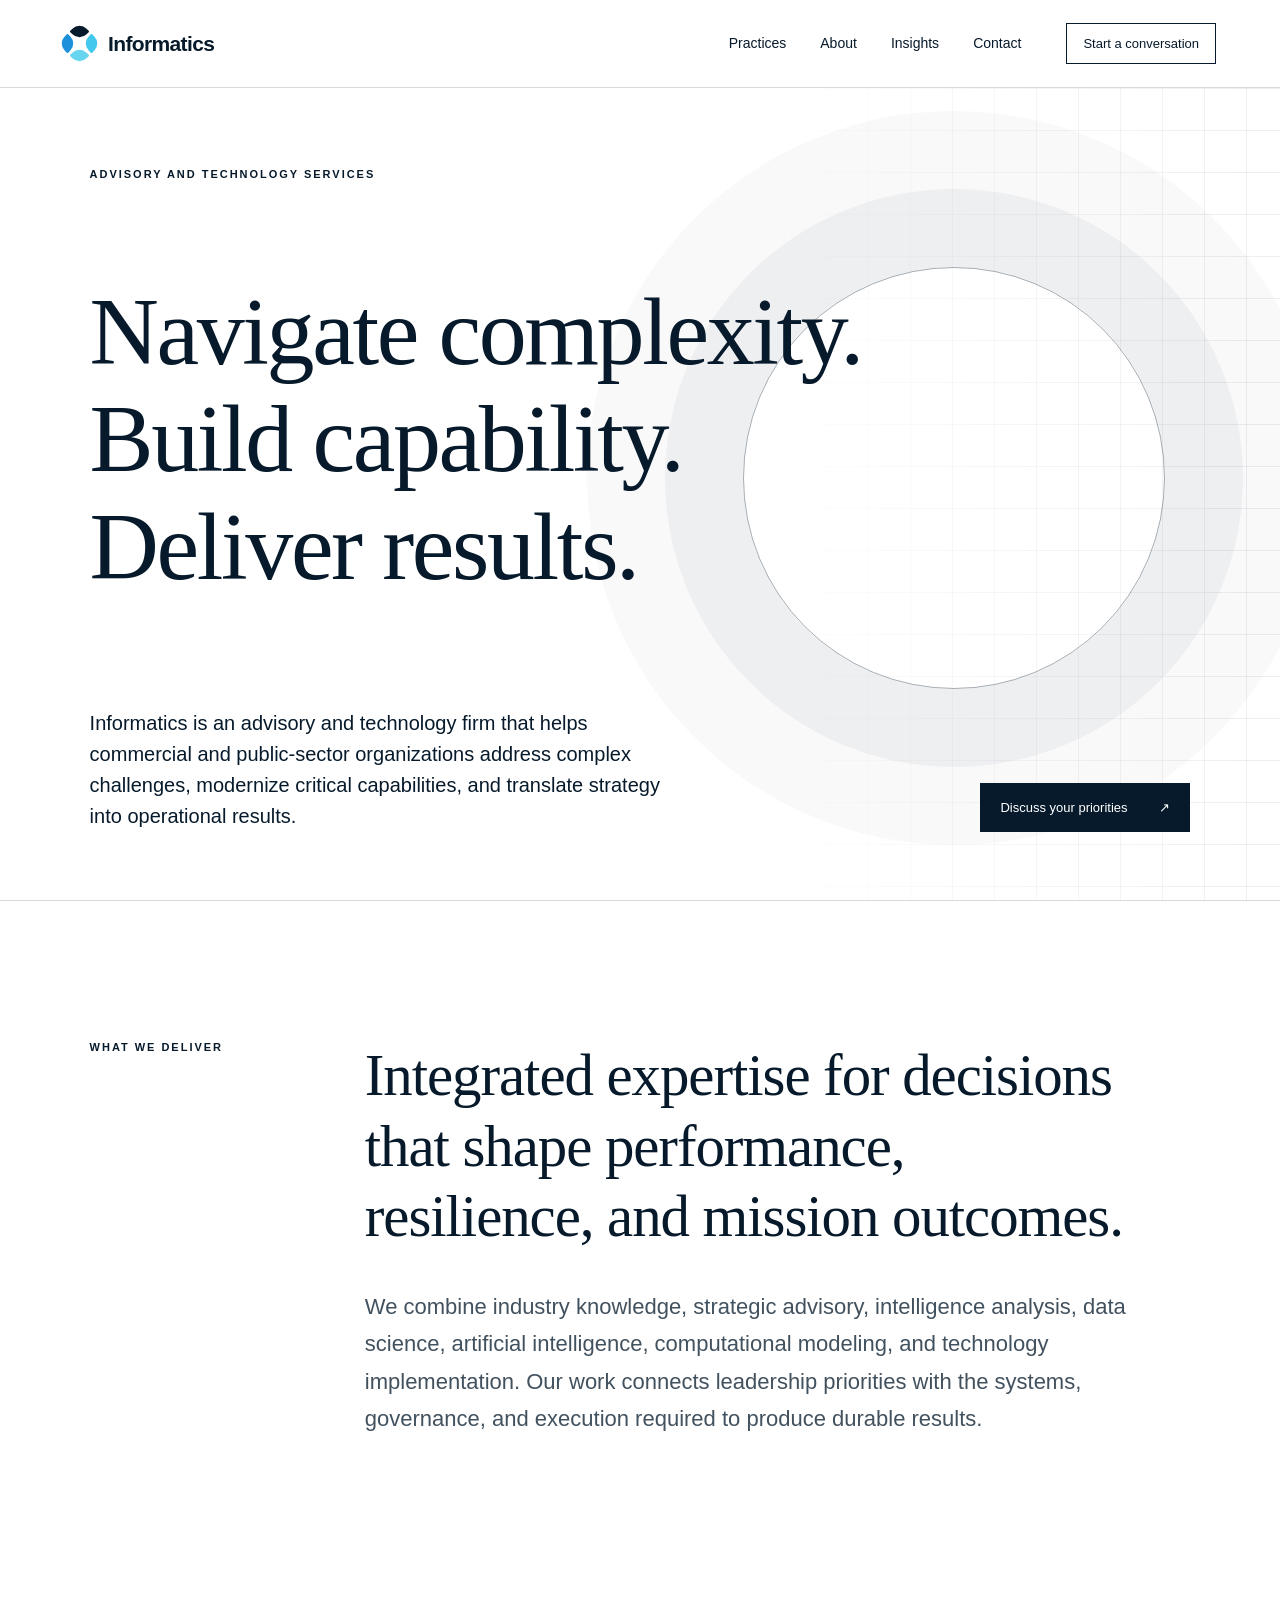
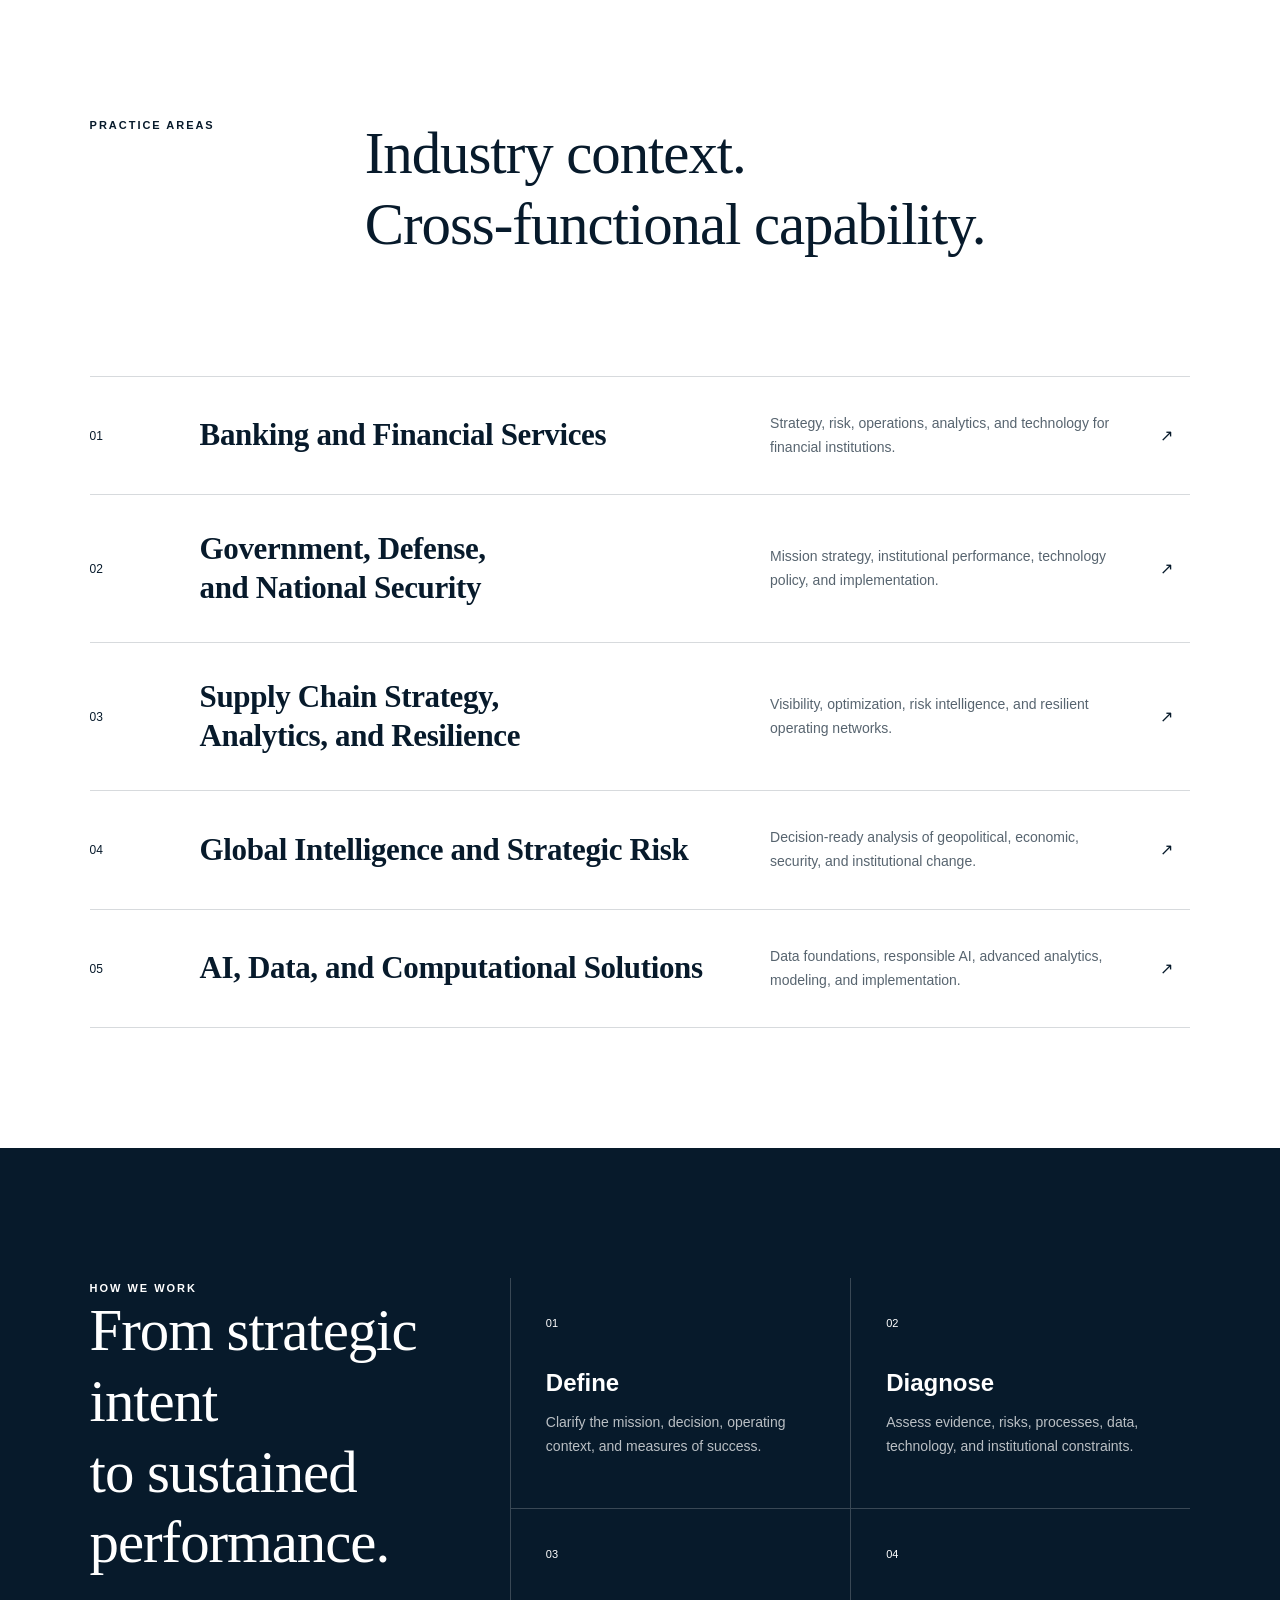
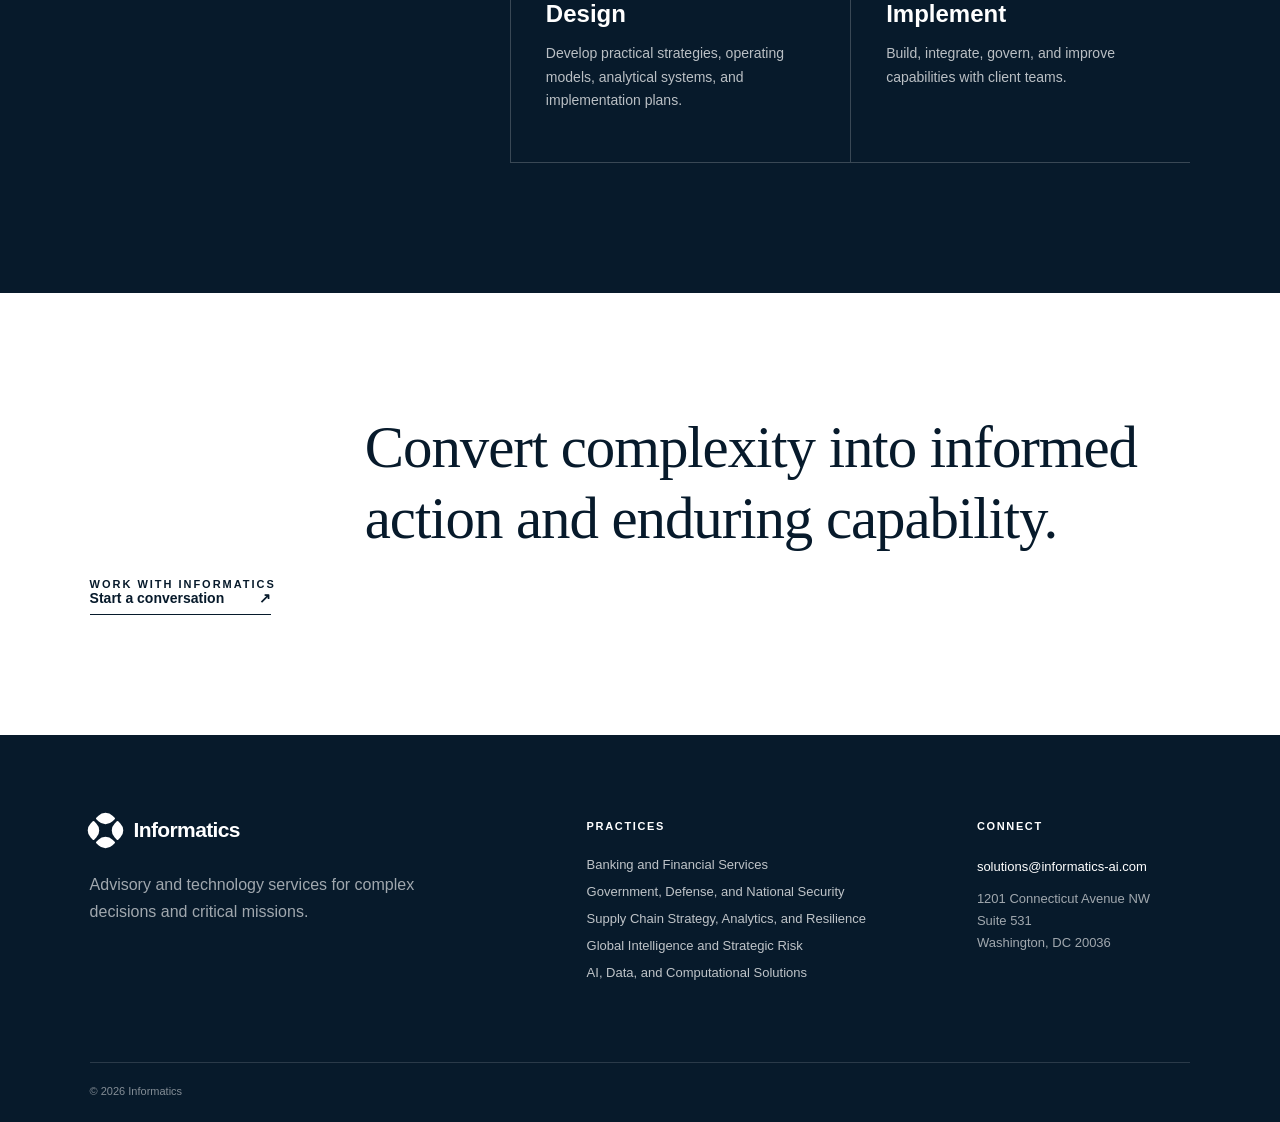
==== index.html @ 7dbe65ae "Publish Informatics website for informatics-corp.com" ====
<!doctype html>
<html lang="en">
  <head>
    <meta charset="utf-8" />
    <meta name="viewport" content="width=device-width, initial-scale=1" />
    <title>Informatics | Advisory and Technology Services</title>
    <meta
      name="description"
      content="Informatics integrates strategy, intelligence, data, AI, and technology implementation to help organizations navigate complexity and build resilient capabilities."
    />
    <link rel="shortcut icon" href="favicon.svg" />
    <link rel="icon" href="favicon.svg" />
    <link rel="stylesheet" href="informatics-v4.css" />
  </head>
  <body>
    <header class="header">
      <a class="brand" href="index.html"
        ><span class="mark" aria-hidden="true"><i></i><b></b></span
        ><span>Informatics</span></a
      >
      <nav aria-label="Primary navigation">
        <a href="index.html#practices">Practices</a
        ><a href="about.html">About</a><a href="insights.html">Insights</a
        ><a href="contact.html">Contact</a>
      </nav>
      <a class="header-cta" href="contact.html">Start a conversation</a>
    </header>
    <main>
      <section class="hero">
        <div class="hero-grid" aria-hidden="true"></div>
        <div class="eyebrow">Advisory and technology services</div>
        <h1>
          Navigate complexity.<br />Build capability.<br /><em
            >Deliver results.</em
          >
        </h1>
        <div class="hero-bottom">
          <p>
            Informatics is an advisory and technology firm that helps commercial
            and public-sector organizations address complex challenges,
            modernize critical capabilities, and translate strategy into
            operational results.
          </p>
          <a class="button" href="contact.html"
            >Discuss your priorities <span aria-hidden="true">↗</span></a
          >
        </div>
      </section>
      <section class="positioning">
        <div class="section-label">What we deliver</div>
        <div>
          <h2>
            Integrated expertise for decisions that shape performance,
            resilience, and mission outcomes.
          </h2>
          <p>
            We combine industry knowledge, strategic advisory, intelligence
            analysis, data science, artificial intelligence, computational
            modeling, and technology implementation. Our work connects
            leadership priorities with the systems, governance, and execution
            required to produce durable results.
          </p>
        </div>
      </section>
      <section class="practice-section" id="practices">
        <div class="section-intro">
          <span class="section-label">Practice areas</span>
          <h2>Industry context.<br />Cross-functional capability.</h2>
        </div>
        <div class="practice-list">
          <a class="practice-row" href="banking.html"
            ><span class="practice-num">01</span>
            <h3>Banking and Financial Services</h3>
            <p>
              Strategy, risk, operations, analytics, and technology for
              financial institutions.
            </p>
            <span aria-hidden="true">↗</span></a
          >
          <a class="practice-row" href="government-defense.html"
            ><span class="practice-num">02</span>
            <h3>Government, Defense, and National Security</h3>
            <p>
              Mission strategy, institutional performance, technology policy,
              and implementation.
            </p>
            <span aria-hidden="true">↗</span></a
          >
          <a class="practice-row" href="supply-chain.html"
            ><span class="practice-num">03</span>
            <h3>Supply Chain Strategy, Analytics, and Resilience</h3>
            <p>
              Visibility, optimization, risk intelligence, and resilient
              operating networks.
            </p>
            <span aria-hidden="true">↗</span></a
          >
          <a class="practice-row" href="global-intelligence.html"
            ><span class="practice-num">04</span>
            <h3>Global Intelligence and Strategic Risk</h3>
            <p>
              Decision-ready analysis of geopolitical, economic, security, and
              institutional change.
            </p>
            <span aria-hidden="true">↗</span></a
          >
          <a class="practice-row" href="ai-data.html"
            ><span class="practice-num">05</span>
            <h3>AI, Data, and Computational Solutions</h3>
            <p>
              Data foundations, responsible AI, advanced analytics, modeling,
              and implementation.
            </p>
            <span aria-hidden="true">↗</span></a
          >
        </div>
      </section>
      <section class="method">
        <div>
          <span class="section-label light">How we work</span>
          <h2>From strategic intent<br />to sustained performance.</h2>
        </div>
        <div class="method-steps">
          <article>
            <span>01</span>
            <h3>Define</h3>
            <p>
              Clarify the mission, decision, operating context, and measures of
              success.
            </p>
          </article>
          <article>
            <span>02</span>
            <h3>Diagnose</h3>
            <p>
              Assess evidence, risks, processes, data, technology, and
              institutional constraints.
            </p>
          </article>
          <article>
            <span>03</span>
            <h3>Design</h3>
            <p>
              Develop practical strategies, operating models, analytical
              systems, and implementation plans.
            </p>
          </article>
          <article>
            <span>04</span>
            <h3>Implement</h3>
            <p>
              Build, integrate, govern, and improve capabilities with client
              teams.
            </p>
          </article>
        </div>
      </section>
      <section class="cta-band">
        <span class="section-label">Work with Informatics</span>
        <h2>
          Convert complexity into informed action and enduring capability.
        </h2>
        <a class="text-link" href="contact.html"
          >Start a conversation <span aria-hidden="true">↗</span></a
        >
      </section>
    </main>
    <footer class="footer">
      <div class="footer-main">
        <div>
          <a class="brand brand-light" href="index.html"
            ><span class="mark" aria-hidden="true"><i></i><b></b></span
            ><span>Informatics</span></a
          >
          <p>
            Advisory and technology services for complex decisions and critical
            missions.
          </p>
        </div>
        <div>
          <h3>Practices</h3>
          <a href="banking.html">Banking and Financial Services</a
          ><a href="government-defense.html"
            >Government, Defense, and National Security</a
          ><a href="supply-chain.html"
            >Supply Chain Strategy, Analytics, and Resilience</a
          ><a href="global-intelligence.html"
            >Global Intelligence and Strategic Risk</a
          ><a href="ai-data.html">AI, Data, and Computational Solutions</a>
        </div>
        <div>
          <h3>Connect</h3>
          <a href="mailto:solutions@informatics-ai.com"
            >solutions@informatics-ai.com</a
          >
          <p>
            1201 Connecticut Avenue NW<br />Suite 531<br />Washington, DC 20036
          </p>
        </div>
      </div>
      <div class="footer-base">
        <span>© 2026 Informatics</span>
      </div>
    </footer>
  </body>
</html>
---- informatics-v4.css ----
:root {
  --font-geist-sans: Arial, Helvetica, sans-serif;
  --font-editorial: Georgia, serif;
  --ink: #071a2b;
  --blue: #071a2b;
  --cyan: #42c7ed;
  --paper: #ffffff;
  --white: #ffffff;
  --line: rgba(7, 26, 43, 0.16);
}

* {
  box-sizing: border-box;
}
html {
  scroll-behavior: smooth;
}
body {
  margin: 0;
  background: var(--paper);
  color: var(--ink);
  font-family: var(--font-geist-sans), Arial, sans-serif;
}
a {
  color: inherit;
  text-decoration: none;
}
p {
  line-height: 1.7;
}
::selection {
  background: var(--cyan);
  color: var(--ink);
}

.header {
  height: 88px;
  display: flex;
  align-items: center;
  padding: 0 clamp(24px, 5vw, 78px);
  border-bottom: 1px solid var(--line);
  background: rgba(255, 255, 255, 0.94);
  position: sticky;
  top: 0;
  z-index: 20;
  backdrop-filter: blur(12px);
}

.brand {
  display: flex;
  align-items: center;
  gap: 13px;
  font-size: 21px;
  font-weight: 650;
  letter-spacing: -0.03em;
}
.mark {
  width: 31px;
  height: 31px;
  position: relative;
  display: inline-block;
  transform: rotate(45deg);
}
.mark:before,
.mark:after,
.mark i,
.mark b {
  content: "";
  position: absolute;
  width: 14px;
  height: 14px;
  background: var(--blue);
  border-radius: 10px 1px;
}
.mark:before {
  top: 0;
  left: 0;
}
.mark:after {
  right: 0;
  top: 0;
  background: var(--cyan);
  transform: rotate(90deg);
}
.mark i {
  bottom: 0;
  left: 0;
  background: #1c90db;
  transform: rotate(270deg);
}
.mark b {
  bottom: 0;
  right: 0;
  background: #68d5f0;
  transform: rotate(180deg);
}

.brand-light {
  color: #ffffff;
}
.brand-light .mark:before,
.brand-light .mark:after,
.brand-light .mark i,
.brand-light .mark b {
  background: #ffffff;
}

.header nav {
  display: flex;
  gap: 34px;
  margin-left: auto;
  margin-right: 45px;
  font-size: 14px;
}
.header nav a {
  padding: 12px 0;
  border-bottom: 1px solid transparent;
}
.header nav a:hover {
  border-color: var(--ink);
}
.header-cta {
  font-size: 13px;
  border: 1px solid var(--ink);
  padding: 12px 16px;
}
.header-cta:hover {
  background: var(--ink);
  color: white;
}

.hero {
  min-height: calc(100vh - 88px);
  padding: 80px clamp(24px, 7vw, 112px) 68px;
  display: flex;
  flex-direction: column;
  justify-content: space-between;
  position: relative;
  overflow: hidden;
}
.hero-grid {
  position: absolute;
  inset: 0 0 0 58%;
  background-image:
    linear-gradient(var(--line) 1px, transparent 1px),
    linear-gradient(90deg, var(--line) 1px, transparent 1px);
  background-size: 42px 42px;
  mask-image: linear-gradient(to right, transparent, black);
  opacity: 0.45;
}
.hero:after {
  content: "";
  position: absolute;
  width: 420px;
  height: 420px;
  right: 9%;
  top: 22%;
  border: 1px solid rgba(7, 26, 43, 0.36);
  border-radius: 50%;
  box-shadow:
    0 0 0 78px rgba(7, 26, 43, 0.045),
    0 0 0 156px rgba(7, 26, 43, 0.025);
}
.eyebrow,
.section-label {
  text-transform: uppercase;
  letter-spacing: 0.18em;
  font-size: 11px;
  font-weight: 700;
}
.hero h1 {
  font-family: var(--font-editorial), Georgia, serif;
  font-size: clamp(64px, 9vw, 136px);
  font-weight: 500;
  letter-spacing: -0.045em;
  line-height: 0.94;
  margin: 42px 0 50px;
  position: relative;
  z-index: 2;
  max-width: 1200px;
}
.hero h1 em {
  color: var(--ink);
  font-style: normal;
}
.hero-bottom {
  display: flex;
  justify-content: space-between;
  align-items: flex-end;
  position: relative;
  z-index: 2;
}
.hero-bottom p {
  max-width: 600px;
  font-size: 20px;
  line-height: 1.55;
  margin: 0;
}
.button {
  display: inline-flex;
  gap: 30px;
  align-items: center;
  background: var(--ink);
  color: white;
  padding: 17px 20px;
  font-size: 13px;
  min-width: 210px;
  justify-content: space-between;
}
.button:hover {
  opacity: 0.86;
}

.positioning {
  padding: 140px clamp(24px, 7vw, 112px);
  display: grid;
  grid-template-columns: 1fr 3fr;
  border-top: 1px solid var(--line);
}
.positioning > div:last-child {
  max-width: 980px;
}
.positioning h2,
.section-intro h2,
.method h2,
.cta-band h2,
.outcomes h2,
.related h2,
.prose-section h2 {
  font-family: var(--font-editorial), Georgia, serif;
  font-size: clamp(40px, 4.6vw, 66px);
  font-weight: 500;
  line-height: 1.14;
  letter-spacing: -0.028em;
  margin: 0 0 35px;
}
.positioning p {
  font-size: 22px;
  max-width: 850px;
  color: rgba(7, 26, 43, 0.76);
}

.practice-section {
  background: white;
  padding: 120px clamp(24px, 7vw, 112px);
}
.section-intro {
  display: grid;
  grid-template-columns: 1fr 3fr;
  margin-bottom: 80px;
}
.practice-list {
  border-top: 1px solid var(--line);
}
.practice-row {
  display: grid;
  grid-template-columns: 80px 1.5fr 1fr 30px;
  gap: 30px;
  align-items: center;
  padding: 35px 0;
  border-bottom: 1px solid var(--line);
  transition:
    padding 0.25s,
    background 0.25s;
}
.practice-row:hover {
  padding-left: 18px;
  background: rgba(7, 26, 43, 0.035);
}
.practice-num {
  font-size: 12px;
  color: var(--ink);
}
.practice-row h3 {
  font-family: var(--font-editorial), Georgia, serif;
  font-size: 31px;
  line-height: 1.18;
  letter-spacing: -0.018em;
  margin: 0;
  font-weight: 600;
}
.practice-row p {
  font-size: 14px;
  color: rgba(7, 26, 43, 0.68);
  margin: 0;
}

.method {
  background: var(--ink);
  color: white;
  padding: 130px clamp(24px, 7vw, 112px);
  display: grid;
  grid-template-columns: 1fr 2fr;
  gap: 80px;
}
.light {
  color: #ffffff;
}
.method-steps {
  display: grid;
  grid-template-columns: 1fr 1fr;
}
.method-steps article {
  padding: 35px;
  border-left: 1px solid rgba(255, 255, 255, 0.2);
  border-bottom: 1px solid rgba(255, 255, 255, 0.2);
  min-height: 220px;
}
.method-steps span {
  color: #ffffff;
  font-size: 11px;
}
.method-steps h3 {
  font-size: 24px;
  margin: 38px 0 12px;
}
.method-steps p {
  color: rgba(255, 255, 255, 0.72);
  font-size: 14px;
}
.cta-band {
  padding: 120px clamp(24px, 7vw, 112px);
  display: grid;
  grid-template-columns: 1fr 3fr;
  align-items: end;
}
.cta-band h2 {
  max-width: 850px;
}
.text-link {
  font-size: 14px;
  font-weight: 650;
  border-bottom: 1px solid;
  padding-bottom: 8px;
  display: inline-flex;
  justify-content: space-between;
  gap: 35px;
  width: max-content;
}
.text-link:hover {
  opacity: 0.68;
}

.page-hero {
  min-height: 650px;
  padding: 100px clamp(24px, 7vw, 112px);
  display: grid;
  grid-template-columns: 1fr 5fr;
  background: #ffffff;
}
.page-number {
  font-size: 13px;
  color: var(--ink);
}
.page-hero h1 {
  font-family: var(--font-editorial), Georgia, serif;
  font-size: clamp(54px, 7vw, 104px);
  font-weight: 500;
  line-height: 1.02;
  letter-spacing: -0.04em;
  max-width: 1100px;
  margin: 52px 0 40px;
  overflow-wrap: normal;
}
.page-hero p {
  font-size: 20px;
  max-width: 820px;
  color: rgba(7, 26, 43, 0.76);
}
.page-hero.simple h1 {
  font-size: clamp(52px, 6.2vw, 88px);
  line-height: 1.04;
}

.capabilities {
  padding: 120px clamp(24px, 7vw, 112px);
  background: white;
  display: grid;
  grid-template-columns: 1fr 5fr;
}
.capability-grid {
  display: grid;
  grid-template-columns: 1fr 1fr;
}
.capability-grid article {
  padding: 45px 50px 55px 0;
  border-top: 1px solid var(--line);
  margin-right: 45px;
}
.capability-grid article > span {
  font-size: 11px;
  color: var(--ink);
}
.capability-grid h2 {
  font-family: var(--font-editorial), Georgia, serif;
  font-size: 36px;
  line-height: 1.16;
  letter-spacing: -0.018em;
  margin: 30px 0 15px;
}
.capability-grid p {
  color: rgba(7, 26, 43, 0.7);
}
.outcomes {
  padding: 110px clamp(24px, 7vw, 112px);
  background: var(--ink);
  color: white;
  display: grid;
  grid-template-columns: 1fr 1fr;
  gap: 100px;
}
.outcomes ul {
  list-style: none;
  margin: 0;
  padding: 0;
}
.outcomes li {
  font-family: var(--font-editorial), Georgia, serif;
  font-size: 27px;
  padding: 22px 0;
  border-bottom: 1px solid rgba(255, 255, 255, 0.2);
}
.outcomes li:before {
  content: "+";
  color: #ffffff;
  margin-right: 20px;
}
.related {
  padding: 120px clamp(24px, 7vw, 112px);
  max-width: 1200px;
}
.related p {
  font-size: 20px;
  max-width: 760px;
  color: rgba(7, 26, 43, 0.7);
  margin-bottom: 40px;
}

.prose-section {
  padding: 120px clamp(24px, 7vw, 112px);
  display: grid;
  grid-template-columns: 1fr 4fr;
}
.prose-section > div {
  max-width: 950px;
}
.prose-section p {
  font-size: 19px;
  color: rgba(7, 26, 43, 0.74);
}
.prose-section.alt {
  background: white;
}
.principles {
  background: var(--ink);
  color: white;
  padding: 110px clamp(24px, 7vw, 112px);
  display: grid;
  grid-template-columns: 1fr 4fr;
}
.principles > div {
  display: grid;
  grid-template-columns: repeat(3, 1fr);
}
.principles article {
  padding: 32px 20px;
  border-left: 1px solid rgba(255, 255, 255, 0.2);
}
.principles article span {
  font-size: 11px;
  color: #ffffff;
}
.principles h3 {
  font-size: 18px;
  margin-top: 45px;
}

.insight-grid {
  padding: 120px clamp(24px, 7vw, 112px);
  display: grid;
  grid-template-columns: 1fr 1fr;
  gap: 1px;
  background: var(--line);
}
.insight-grid article {
  background: var(--paper);
  padding: 65px;
}
.insight-grid article > span {
  font-size: 10px;
  text-transform: uppercase;
  letter-spacing: 0.14em;
  color: var(--ink);
}
.insight-grid h2 {
  font-family: var(--font-editorial), Georgia, serif;
  font-size: 38px;
  line-height: 1.16;
  letter-spacing: -0.018em;
  margin: 42px 0 20px;
}
.insight-grid p {
  color: rgba(7, 26, 43, 0.7);
  min-height: 85px;
}
.insight-grid a {
  font-size: 13px;
  border-bottom: 1px solid;
  padding-bottom: 6px;
}

.contact-page {
  min-height: 750px;
  display: grid;
  grid-template-columns: 2fr 1fr;
  padding: 100px clamp(24px, 7vw, 112px);
  gap: 120px;
}
.contact-page h1 {
  font-family: var(--font-editorial), Georgia, serif;
  font-size: clamp(58px, 7.5vw, 108px);
  line-height: 1;
  letter-spacing: -0.04em;
  margin: 60px 0 42px;
}
.contact-page > div > p {
  font-size: 20px;
  max-width: 720px;
  margin-bottom: 45px;
}
.contact-page aside {
  border-left: 1px solid var(--line);
  padding: 25px 0 0 45px;
}
.contact-page aside p {
  margin: 25px 0 40px;
  color: rgba(7, 26, 43, 0.72);
}
.contact-page hr {
  border: 0;
  border-top: 1px solid var(--line);
  margin: 45px 0;
}

.footer {
  background: var(--ink);
  color: white;
  padding: 80px clamp(24px, 7vw, 112px) 25px;
}
.footer-main {
  display: grid;
  grid-template-columns: 2fr 1.5fr 1fr;
  gap: 70px;
}
.brand-light {
  margin-bottom: 25px;
}
.footer-main > div:first-child p {
  color: rgba(255, 255, 255, 0.62);
  max-width: 330px;
}
.footer h3 {
  font-size: 11px;
  text-transform: uppercase;
  letter-spacing: 0.15em;
  color: #ffffff;
  margin: 5px 0 25px;
}
.footer-main > div:nth-child(2) a {
  display: block;
  font-size: 13px;
  color: rgba(255, 255, 255, 0.74);
  margin: 12px 0;
}
.footer-main > div:last-child a {
  font-size: 13px;
}
.footer-main > div:last-child p {
  font-size: 13px;
  color: rgba(255, 255, 255, 0.62);
}
.footer-base {
  display: flex;
  justify-content: space-between;
  border-top: 1px solid rgba(255, 255, 255, 0.14);
  margin-top: 70px;
  padding-top: 22px;
  color: rgba(255, 255, 255, 0.5);
  font-size: 11px;
}

@media (max-width: 900px) {
  .header {
    height: 72px;
  }
  .header nav {
    display: none;
  }
  .header-cta {
    margin-left: auto;
  }
  .hero {
    min-height: 760px;
    padding-top: 60px;
  }
  .hero h1 {
    font-size: 64px;
    line-height: 0.98;
    letter-spacing: -0.035em;
  }
  .hero-bottom {
    display: block;
  }
  .hero-bottom p {
    font-size: 18px;
    margin-bottom: 35px;
  }
  .positioning,
  .section-intro,
  .method,
  .cta-band,
  .page-hero,
  .capabilities,
  .outcomes,
  .prose-section,
  .principles {
    grid-template-columns: 1fr;
  }
  .section-label {
    margin-bottom: 30px;
  }
  .practice-row {
    grid-template-columns: 40px 1fr 25px;
  }
  .practice-row p {
    display: none;
  }
  .method-steps {
    margin-top: 30px;
  }
  .page-hero {
    min-height: 600px;
  }
  .page-hero h1 {
    font-size: 58px;
    line-height: 1.04;
    letter-spacing: -0.032em;
  }
  .capability-grid {
    grid-template-columns: 1fr;
  }
  .outcomes {
    gap: 40px;
  }
  .principles > div {
    grid-template-columns: 1fr 1fr;
  }
  .insight-grid {
    grid-template-columns: 1fr;
  }
  .contact-page {
    grid-template-columns: 1fr;
    gap: 60px;
  }
  .contact-page aside {
    border-left: 0;
    border-top: 1px solid var(--line);
    padding: 40px 0;
  }
  .footer-main {
    grid-template-columns: 1fr;
  }
  .footer-main > div:nth-child(2) {
    display: none;
  }
}

@media (max-width: 560px) {
  .header-cta {
    display: none;
  }
  .hero h1 {
    font-size: 48px;
    line-height: 1.04;
    letter-spacing: -0.026em;
  }
  .hero:after {
    right: -60%;
    top: 25%;
  }
  .positioning,
  .practice-section,
  .method,
  .cta-band,
  .capabilities,
  .outcomes,
  .related,
  .prose-section,
  .principles,
  .insight-grid {
    padding-top: 80px;
    padding-bottom: 80px;
  }
  .practice-row h3 {
    font-size: 26px;
  }
  .method-steps {
    grid-template-columns: 1fr;
  }
  .page-hero h1 {
    font-size: 44px;
    line-height: 1.06;
    letter-spacing: -0.026em;
  }
  .capability-grid h2 {
    font-size: 32px;
  }
  .principles > div {
    grid-template-columns: 1fr;
  }
  .contact-page h1 {
    font-size: 52px;
    line-height: 1.04;
    letter-spacing: -0.028em;
  }
  .footer-base {
    display: block;
  }
  .footer-base span {
    display: block;
    margin-top: 8px;
  }
}

/* Final headline system: generous spacing and cache-busted in v4 */
.hero h1 {
  font-size: clamp(58px, 7.5vw, 116px);
  line-height: 1.12;
  letter-spacing: -0.025em;
  margin: 48px 0 58px;
  max-width: 1280px;
}
.page-hero h1 {
  font-size: clamp(50px, 6vw, 86px);
  line-height: 1.14;
  letter-spacing: -0.025em;
}
.page-hero.simple h1 {
  font-size: clamp(48px, 5.5vw, 78px);
  line-height: 1.16;
}
.positioning h2,
.section-intro h2,
.method h2,
.cta-band h2,
.outcomes h2,
.related h2,
.prose-section h2,
.contact-section h2 {
  line-height: 1.2;
  letter-spacing: -0.018em;
}
.practice-row h3,
.capability-grid h2,
.theme-grid h2,
.insight-grid h2 {
  line-height: 1.24;
  letter-spacing: -0.012em;
}
@media (max-width: 900px) {
  .hero h1 { font-size: 58px; line-height: 1.14; }
  .page-hero h1 { font-size: 52px; line-height: 1.16; }
}
@media (max-width: 560px) {
  .hero h1 { font-size: 43px; line-height: 1.18; letter-spacing: -0.015em; }
  .page-hero h1,
  .page-hero.simple h1 { font-size: 40px; line-height: 1.2; letter-spacing: -0.015em; }
}

/* Typography and content safeguards */
h1,
h2,
h3 {
  overflow-wrap: normal;
  word-break: normal;
  hyphens: none;
  text-wrap: balance;
}

p,
li {
  overflow-wrap: break-word;
}

.hero h1 br {
  display: block;
}

.insight-themes {
  padding: 120px clamp(24px, 7vw, 112px);
}

.insight-themes > .section-label {
  display: block;
  margin-bottom: 45px;
}

.theme-grid {
  display: grid;
  grid-template-columns: 1fr 1fr;
  gap: 1px;
  background: var(--line);
}

.theme-grid article {
  background: var(--paper);
  padding: 55px;
}

.theme-grid article > span {
  font-size: 10px;
  text-transform: uppercase;
  letter-spacing: 0.14em;
  color: var(--ink);
}

.theme-grid h2 {
  font-family: var(--font-editorial), Georgia, serif;
  font-size: 36px;
  line-height: 1.16;
  letter-spacing: -0.018em;
  margin: 38px 0 18px;
}

.theme-grid p {
  color: rgba(7, 26, 43, 0.7);
  line-height: 1.7;
}

.contact-section {
  min-height: 700px;
  display: grid;
  grid-template-columns: 1.7fr 1fr;
  padding: 110px clamp(24px, 7vw, 112px);
  gap: 100px;
  align-items: start;
}

.contact-section h2 {
  font-family: var(--font-editorial), Georgia, serif;
  font-size: clamp(42px, 4.8vw, 68px);
  font-weight: 500;
  line-height: 1.14;
  letter-spacing: -0.028em;
  margin: 32px 0;
}

.contact-section > div > p {
  font-size: 18px;
  line-height: 1.75;
  max-width: 760px;
  color: rgba(7, 26, 43, 0.74);
}

.contact-card {
  background: var(--ink);
  color: white;
  padding: 48px 42px;
}

.contact-card .contact-email {
  display: block;
  color: white;
  font-family: var(--font-editorial), Georgia, serif;
  font-size: clamp(24px, 2.5vw, 36px);
  line-height: 1.2;
  margin: 45px 0 36px;
  overflow-wrap: anywhere;
}

.contact-card p {
  color: rgba(255, 255, 255, 0.8);
  line-height: 1.7;
}

@media (max-width: 900px) {
  .insight-themes {
    padding-top: 90px;
    padding-bottom: 90px;
  }
  .theme-grid {
    grid-template-columns: 1fr;
  }
  .contact-section {
    grid-template-columns: 1fr;
    gap: 55px;
    padding-top: 90px;
    padding-bottom: 90px;
  }
}

@media (max-width: 560px) {
  .insight-themes {
    padding-top: 72px;
    padding-bottom: 72px;
  }
  .theme-grid article {
    padding: 38px 28px;
  }
  .theme-grid h2 {
    font-size: 30px;
  }
  .contact-section {
    padding-top: 72px;
    padding-bottom: 72px;
  }
  .contact-card {
    padding: 38px 28px;
  }
}

/* Final headline system. These rules remain last to prevent overlap. */
.hero h1 {
  font-size: clamp(58px, 7.5vw, 116px);
  line-height: 1.12;
  letter-spacing: -0.025em;
  margin: 48px 0 58px;
  max-width: 1280px;
}
.page-hero h1 {
  font-size: clamp(50px, 6vw, 86px);
  line-height: 1.14;
  letter-spacing: -0.025em;
}
.page-hero.simple h1 {
  font-size: clamp(48px, 5.5vw, 78px);
  line-height: 1.16;
}
.positioning h2,
.section-intro h2,
.method h2,
.cta-band h2,
.outcomes h2,
.related h2,
.prose-section h2,
.contact-section h2 {
  line-height: 1.2;
  letter-spacing: -0.018em;
}
.practice-row h3,
.capability-grid h2,
.theme-grid h2,
.insight-grid h2 {
  line-height: 1.24;
  letter-spacing: -0.012em;
}
@media (max-width: 900px) {
  .hero h1 { font-size: 58px; line-height: 1.14; }
  .page-hero h1 { font-size: 52px; line-height: 1.16; }
}
@media (max-width: 560px) {
  .hero h1 { font-size: 43px; line-height: 1.18; letter-spacing: -0.015em; }
  .page-hero h1,
  .page-hero.simple h1 { font-size: 40px; line-height: 1.2; letter-spacing: -0.015em; }
}
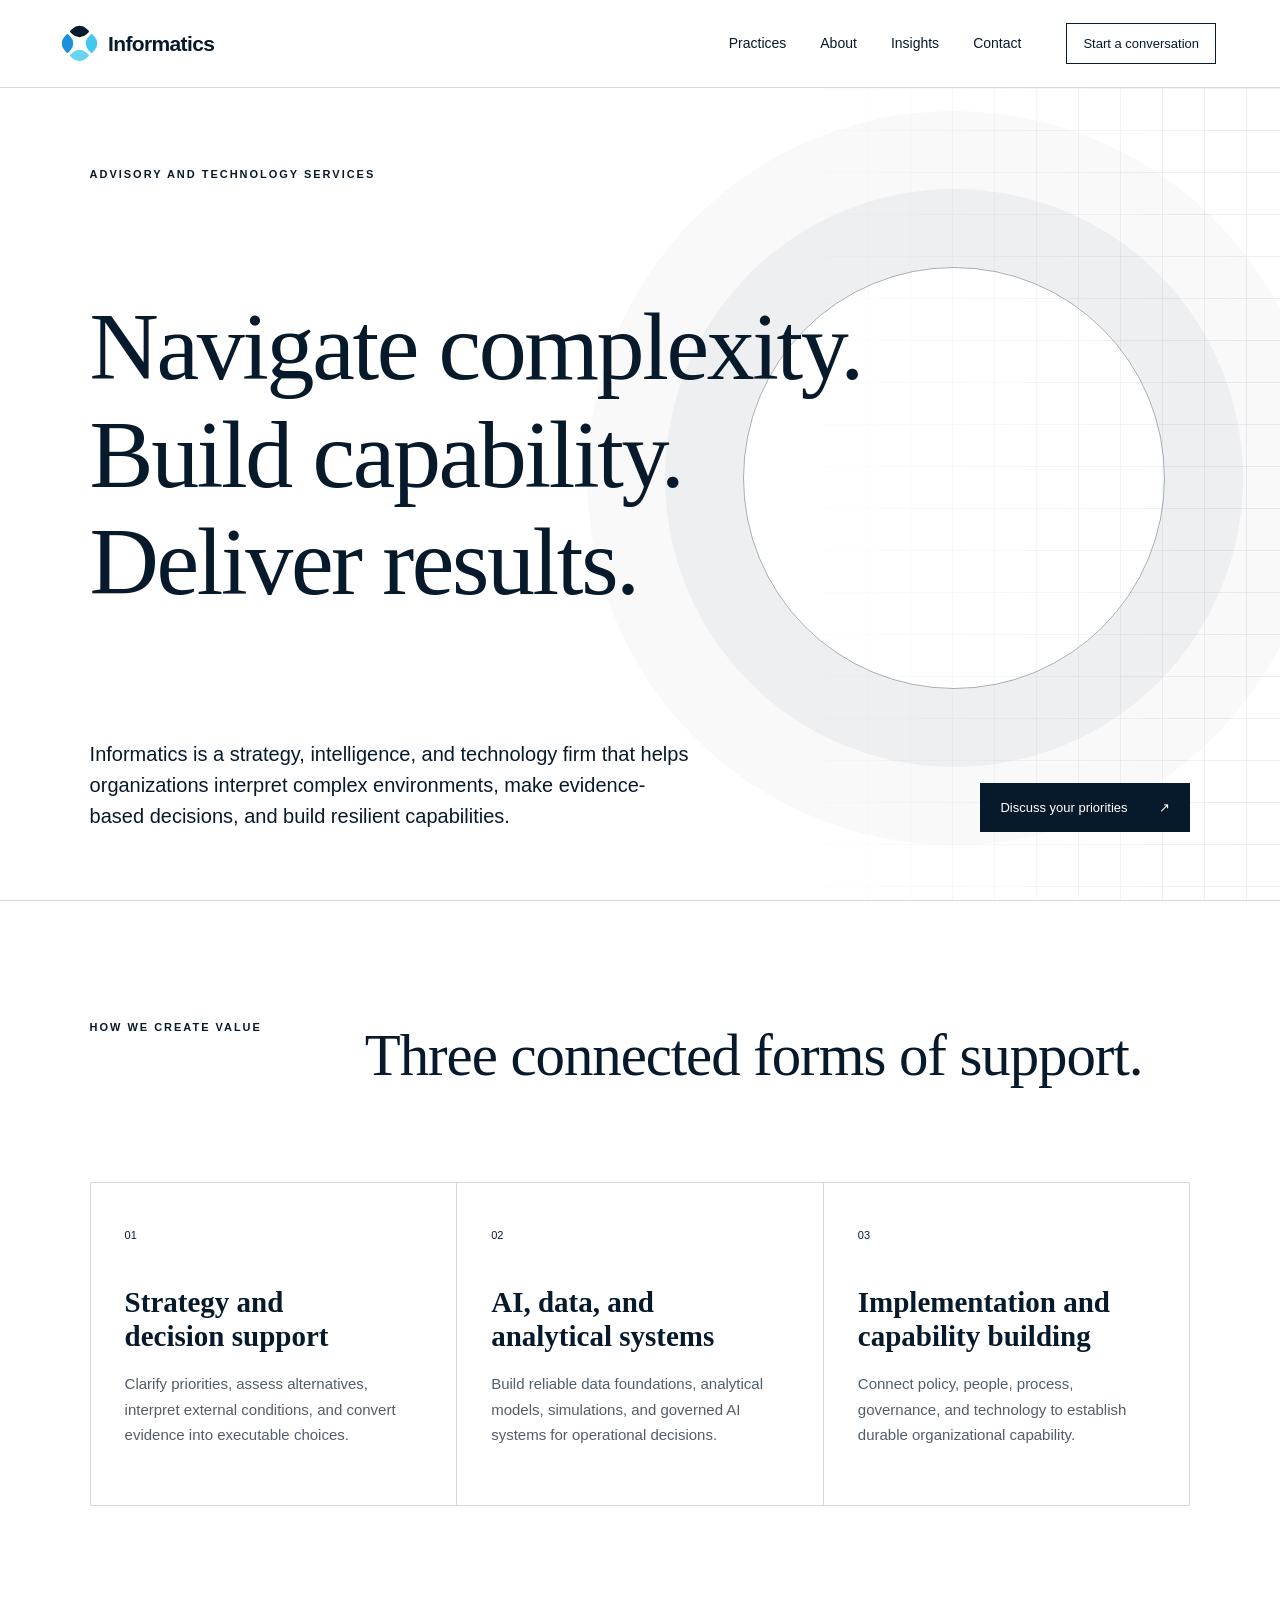
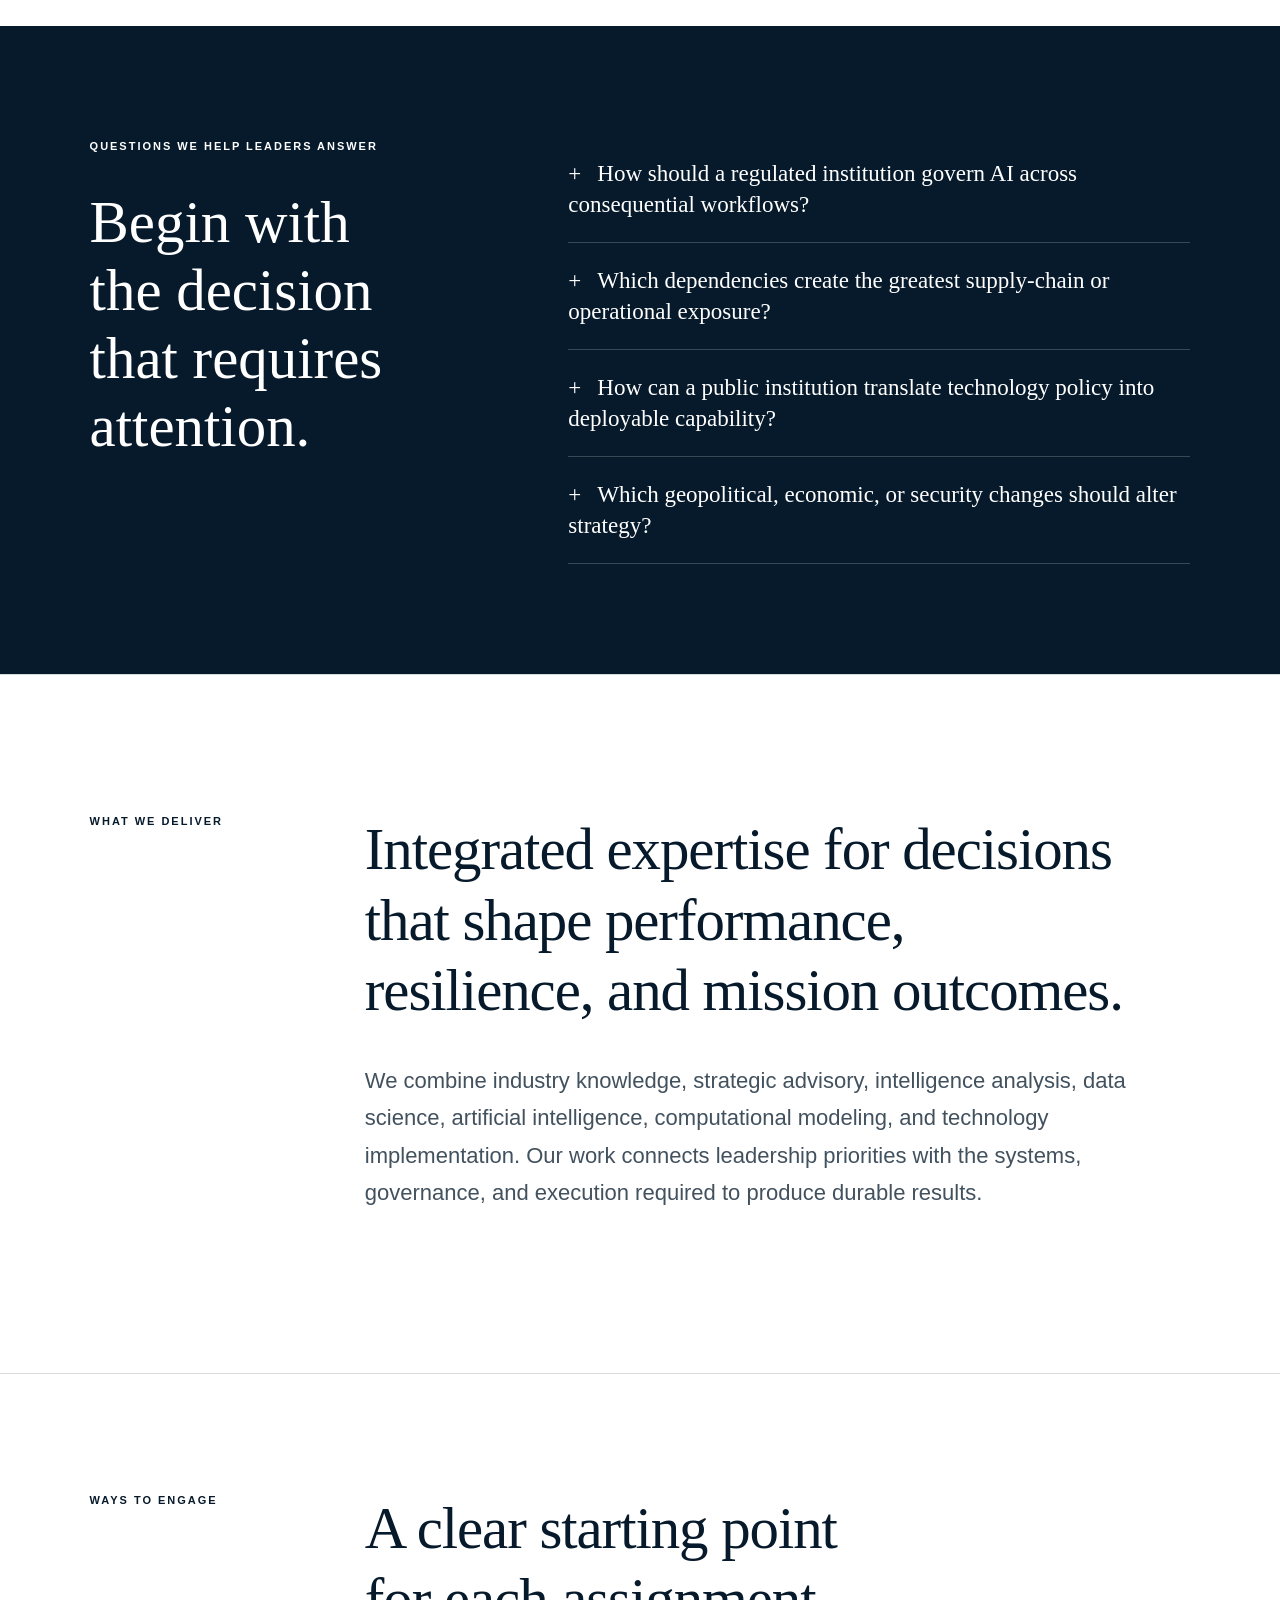
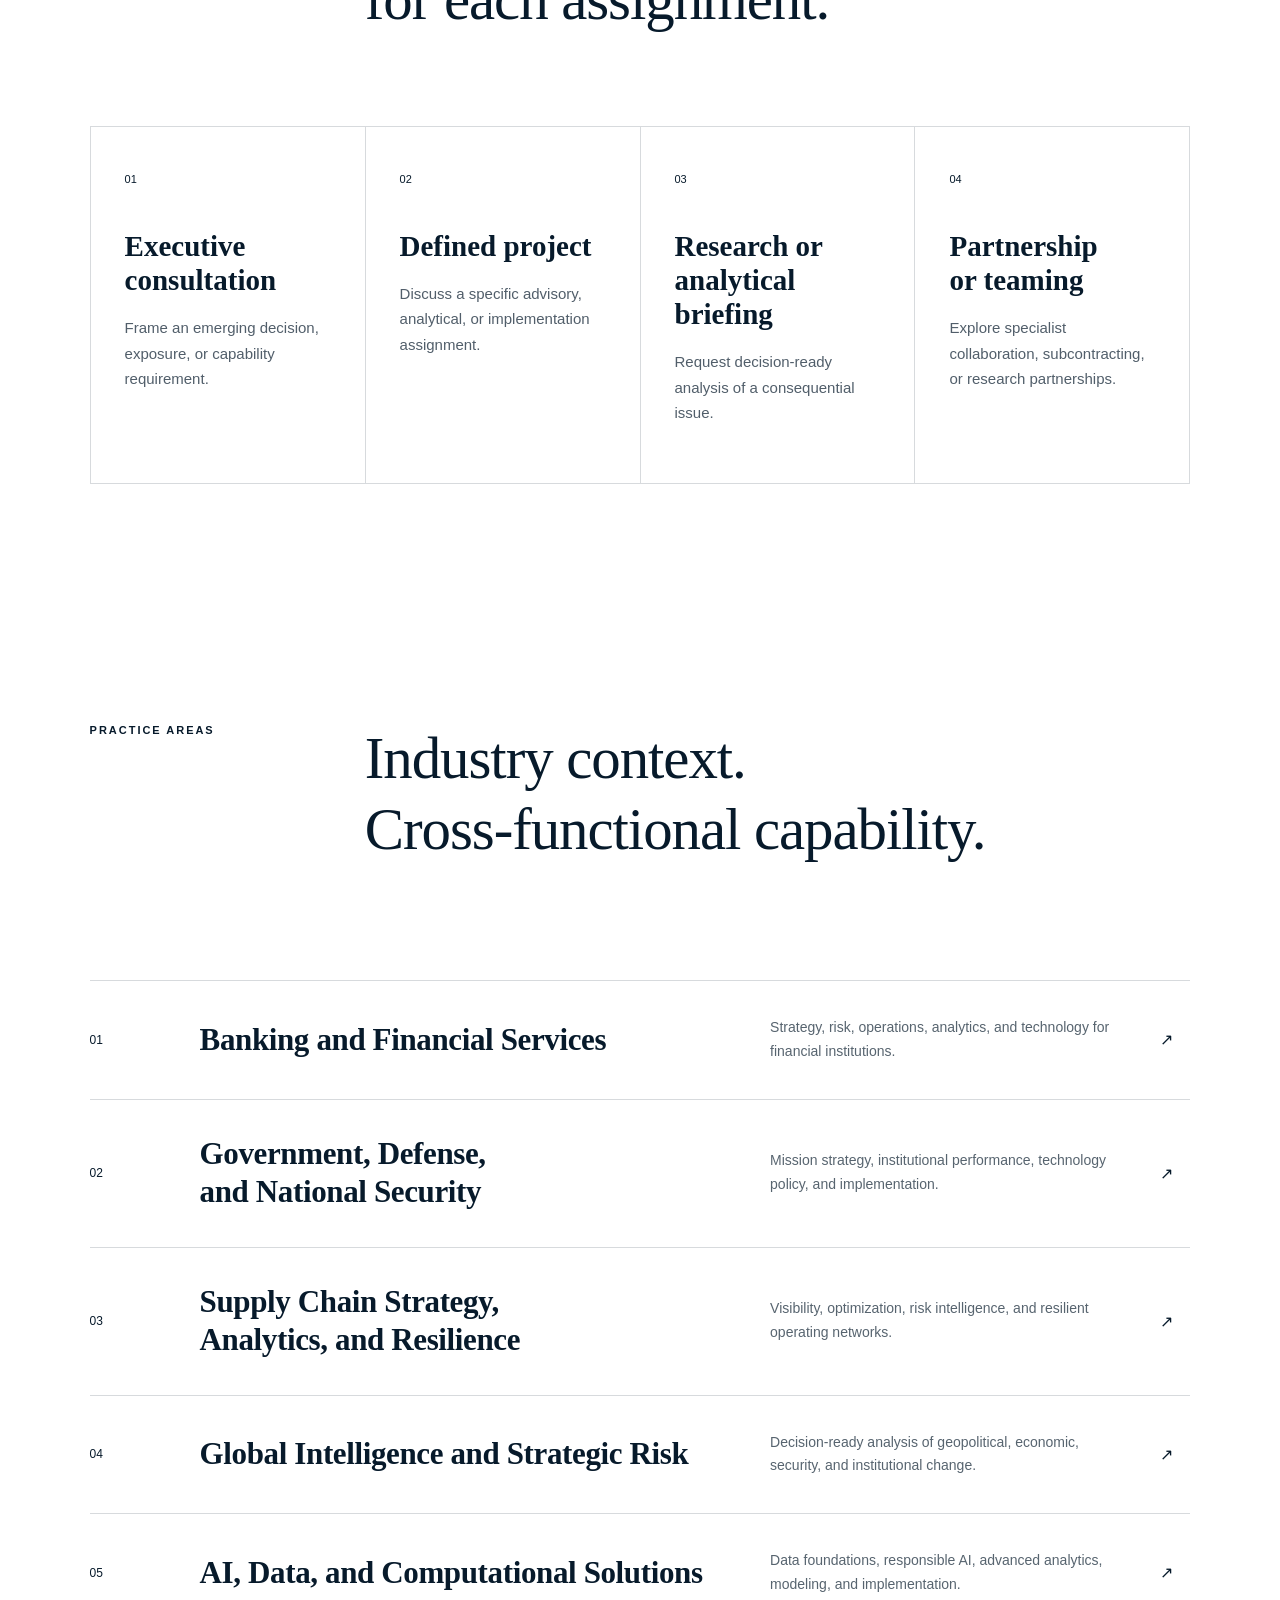
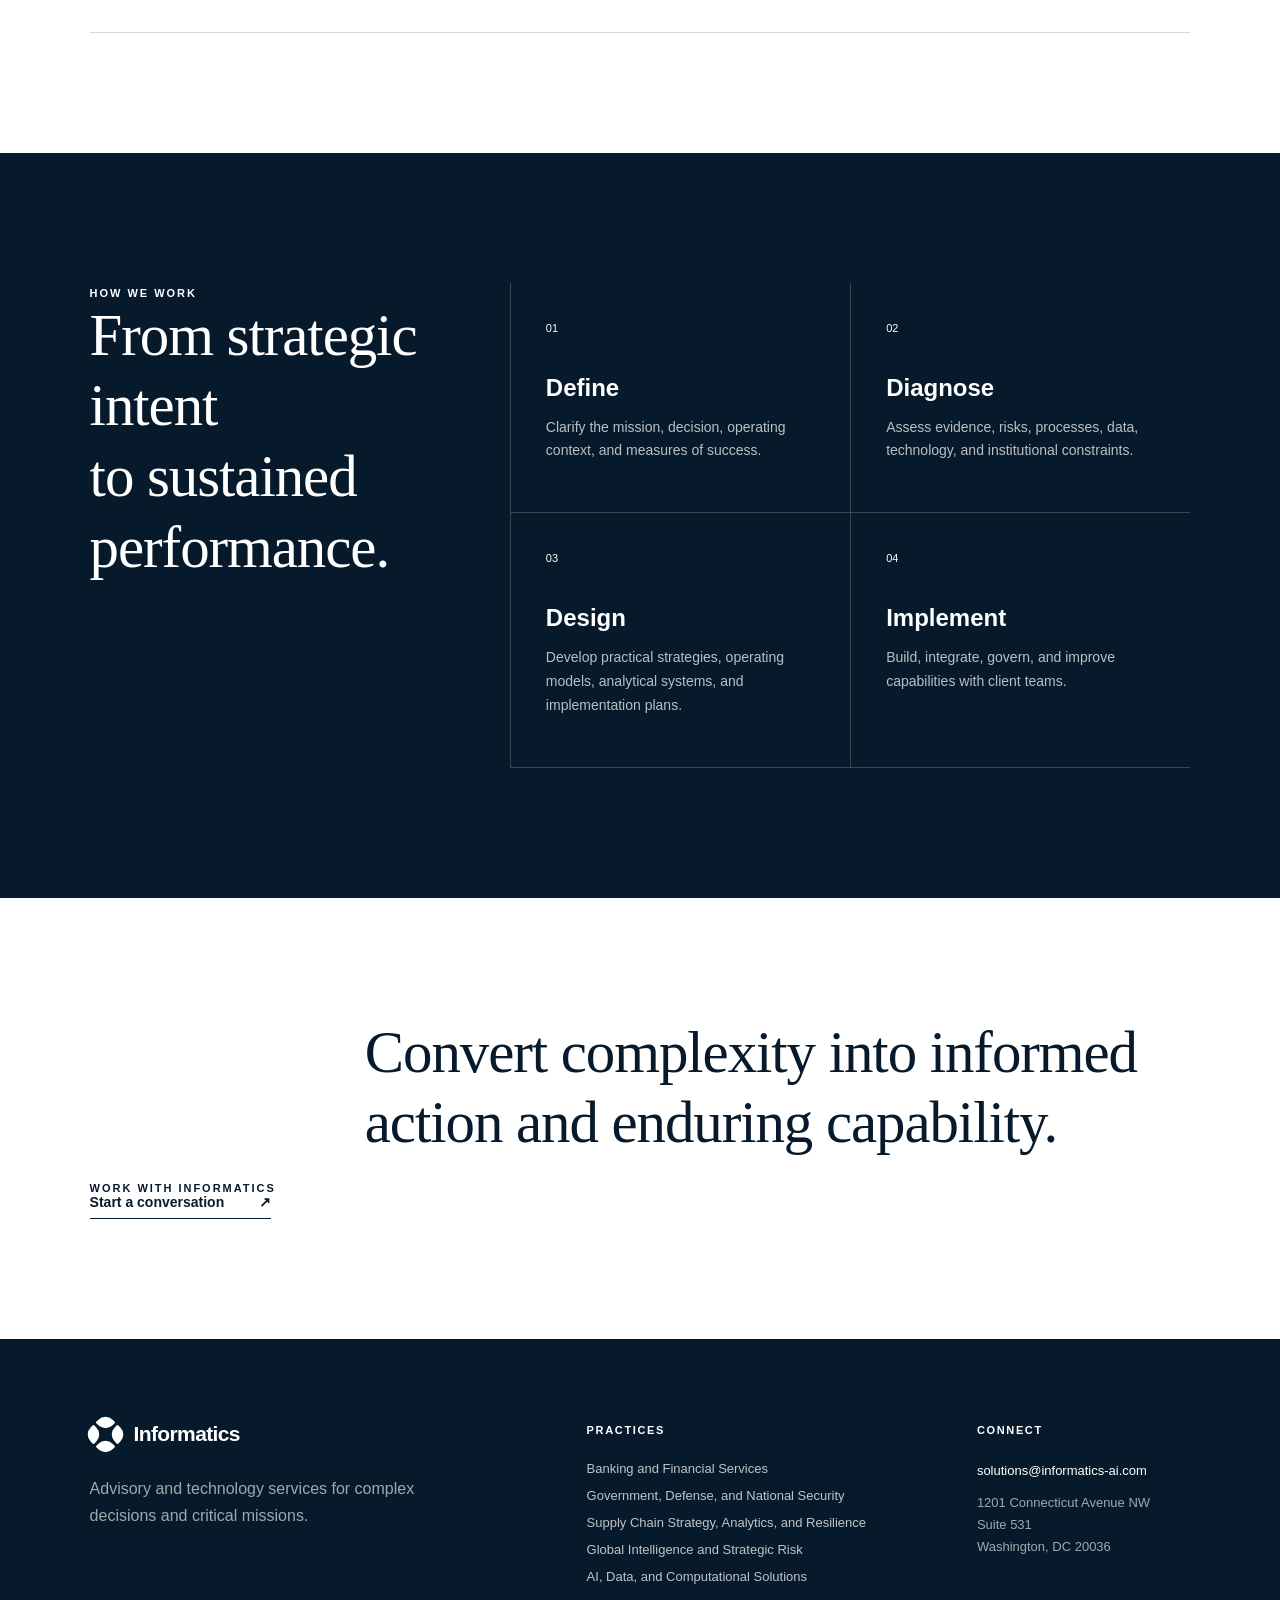
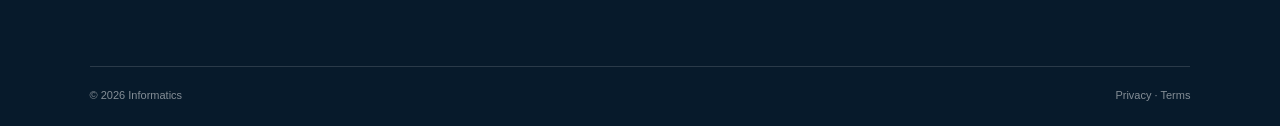
==== commit 66cdae64: "Improve positioning, engagement, and site foundations" ====
--- a/index.html
+++ b/index.html
@@ -6,20 +6,29 @@
     <title>Informatics | Advisory and Technology Services</title>
     <meta
       name="description"
-      content="Informatics integrates strategy, intelligence, data, AI, and technology implementation to help organizations navigate complexity and build resilient capabilities."
+      content="Informatics is a strategy, intelligence, and technology firm helping organizations interpret complex environments, make evidence-based decisions, and build resilient capabilities."
     />
+    <link rel="canonical" href="https://informatics-corp.com/" />
+    <meta property="og:type" content="website" />
+    <meta property="og:url" content="https://informatics-corp.com/" />
+    <meta property="og:title" content="Informatics | Strategy, Intelligence, and Technology" />
+    <meta property="og:description" content="Strategy, intelligence, AI, data, computational modeling, and implementation for consequential decisions and critical missions." />
+    <meta name="twitter:card" content="summary" />
+    <script type="application/ld+json">
+      {"@context":"https://schema.org","@type":"ProfessionalService","name":"Informatics","url":"https://informatics-corp.com/","email":"solutions@informatics-ai.com","address":{"@type":"PostalAddress","streetAddress":"1201 Connecticut Avenue NW, Suite 531","addressLocality":"Washington","addressRegion":"DC","postalCode":"20036","addressCountry":"US"},"areaServed":"Global","description":"Strategy, intelligence, data, AI, computational modeling, and technology implementation for commercial and public-sector organizations."}
+    </script>
     <link rel="shortcut icon" href="favicon.svg" />
     <link rel="icon" href="favicon.svg" />
     <link rel="stylesheet" href="informatics-v4.css" />
   </head>
   <body>
     <header class="header">
-      <a class="brand" href="index.html"
+      <a class="brand" href="/"
         ><span class="mark" aria-hidden="true"><i></i><b></b></span
         ><span>Informatics</span></a
       >
       <nav aria-label="Primary navigation">
-        <a href="index.html#practices">Practices</a
+        <a href="/#practices">Practices</a
         ><a href="about.html">About</a><a href="insights.html">Insights</a
         ><a href="contact.html">Contact</a>
       </nav>
@@ -36,15 +45,49 @@
         </h1>
         <div class="hero-bottom">
           <p>
-            Informatics is an advisory and technology firm that helps commercial
-            and public-sector organizations address complex challenges,
-            modernize critical capabilities, and translate strategy into
-            operational results.
+            Informatics is a strategy, intelligence, and technology firm that
+            helps organizations interpret complex environments, make
+            evidence-based decisions, and build resilient capabilities.
           </p>
           <a class="button" href="contact.html"
             >Discuss your priorities <span aria-hidden="true">↗</span></a
           >
         </div>
+      </section>
+      <section class="service-families">
+        <div class="section-intro compact">
+          <span class="section-label">How we create value</span>
+          <h2>Three connected forms of support.</h2>
+        </div>
+        <div class="three-card-grid">
+          <article>
+            <span>01</span>
+            <h3>Strategy and decision support</h3>
+            <p>Clarify priorities, assess alternatives, interpret external conditions, and convert evidence into executable choices.</p>
+          </article>
+          <article>
+            <span>02</span>
+            <h3>AI, data, and analytical systems</h3>
+            <p>Build reliable data foundations, analytical models, simulations, and governed AI systems for operational decisions.</p>
+          </article>
+          <article>
+            <span>03</span>
+            <h3>Implementation and capability building</h3>
+            <p>Connect policy, people, process, governance, and technology to establish durable organizational capability.</p>
+          </article>
+        </div>
+      </section>
+      <section class="decision-questions">
+        <div>
+          <span class="section-label light">Questions we help leaders answer</span>
+          <h2>Begin with the decision that requires attention.</h2>
+        </div>
+        <ul>
+          <li>How should a regulated institution govern AI across consequential workflows?</li>
+          <li>Which dependencies create the greatest supply-chain or operational exposure?</li>
+          <li>How can a public institution translate technology policy into deployable capability?</li>
+          <li>Which geopolitical, economic, or security changes should alter strategy?</li>
+        </ul>
       </section>
       <section class="positioning">
         <div class="section-label">What we deliver</div>
@@ -60,6 +103,19 @@
             leadership priorities with the systems, governance, and execution
             required to produce durable results.
           </p>
+        </div>
+      </section>
+      <!-- Representative work section reserved for verified material supplied by Informatics. -->
+      <section class="engagement-routes">
+        <div class="section-intro compact">
+          <span class="section-label">Ways to engage</span>
+          <h2>A clear starting point for each assignment.</h2>
+        </div>
+        <div class="four-card-grid">
+          <a href="mailto:solutions@informatics-ai.com?subject=Executive%20consultation"><span>01</span><h3>Executive consultation</h3><p>Frame an emerging decision, exposure, or capability requirement.</p></a>
+          <a href="mailto:solutions@informatics-ai.com?subject=Defined%20project"><span>02</span><h3>Defined project</h3><p>Discuss a specific advisory, analytical, or implementation assignment.</p></a>
+          <a href="mailto:solutions@informatics-ai.com?subject=Research%20or%20analytical%20briefing"><span>03</span><h3>Research or analytical briefing</h3><p>Request decision-ready analysis of a consequential issue.</p></a>
+          <a href="mailto:solutions@informatics-ai.com?subject=Partnership%20or%20teaming"><span>04</span><h3>Partnership or teaming</h3><p>Explore specialist collaboration, subcontracting, or research partnerships.</p></a>
         </div>
       </section>
       <section class="practice-section" id="practices">
@@ -168,7 +224,7 @@
     <footer class="footer">
       <div class="footer-main">
         <div>
-          <a class="brand brand-light" href="index.html"
+          <a class="brand brand-light" href="/"
             ><span class="mark" aria-hidden="true"><i></i><b></b></span
             ><span>Informatics</span></a
           >
@@ -200,6 +256,7 @@
       </div>
       <div class="footer-base">
         <span>© 2026 Informatics</span>
+        <span><a href="privacy.html">Privacy</a> · <a href="terms.html">Terms</a></span>
       </div>
     </footer>
   </body>
--- a/informatics-v4.css
+++ b/informatics-v4.css
@@ -240,6 +240,110 @@
   color: rgba(7, 26, 43, 0.76);
 }
 
+.service-families,
+.engagement-routes,
+.insight-publications {
+  padding: 120px clamp(24px, 7vw, 112px);
+  border-top: 1px solid var(--line);
+}
+.section-intro.compact {
+  margin-bottom: 55px;
+}
+.three-card-grid,
+.four-card-grid {
+  display: grid;
+  border-top: 1px solid var(--line);
+  border-left: 1px solid var(--line);
+}
+.three-card-grid { grid-template-columns: repeat(3, 1fr); }
+.four-card-grid { grid-template-columns: repeat(4, 1fr); }
+.three-card-grid article,
+.four-card-grid a,
+.publication-card {
+  padding: 42px 34px;
+  border-right: 1px solid var(--line);
+  border-bottom: 1px solid var(--line);
+}
+.three-card-grid span,
+.four-card-grid span,
+.publication-card > span {
+  font-size: 11px;
+}
+.three-card-grid h3,
+.four-card-grid h3,
+.publication-card h3 {
+  font-family: var(--font-editorial), Georgia, serif;
+  font-size: 29px;
+  line-height: 1.18;
+  margin: 42px 0 18px;
+}
+.three-card-grid p,
+.four-card-grid p,
+.publication-card p {
+  color: rgba(7, 26, 43, 0.7);
+  font-size: 15px;
+}
+.four-card-grid a:hover,
+.publication-card:hover {
+  background: rgba(7, 26, 43, 0.035);
+}
+.decision-questions {
+  padding: 110px clamp(24px, 7vw, 112px);
+  background: var(--ink);
+  color: white;
+  display: grid;
+  grid-template-columns: 1fr 1.6fr;
+  gap: 90px;
+}
+.decision-questions h2 {
+  font-family: var(--font-editorial), Georgia, serif;
+  font-size: clamp(40px, 4.6vw, 66px);
+  font-weight: 500;
+  line-height: 1.16;
+  margin: 35px 0 0;
+}
+.decision-questions ul {
+  margin: 0;
+  padding: 0;
+  list-style: none;
+}
+.decision-questions li {
+  font-family: var(--font-editorial), Georgia, serif;
+  font-size: 23px;
+  line-height: 1.35;
+  padding: 22px 0;
+  border-bottom: 1px solid rgba(255,255,255,.2);
+}
+.decision-questions li::before {
+  content: "+";
+  margin-right: 16px;
+}
+.publication-grid {
+  display: grid;
+  grid-template-columns: repeat(3, 1fr);
+  border-top: 1px solid var(--line);
+  border-left: 1px solid var(--line);
+}
+.publication-card small {
+  display: block;
+  margin-top: 28px;
+  text-transform: uppercase;
+  letter-spacing: .12em;
+  font-size: 10px;
+}
+.legal-page {
+  padding: 100px clamp(24px, 7vw, 112px) 130px;
+  max-width: 1050px;
+}
+.legal-page h1 {
+  font-family: var(--font-editorial), Georgia, serif;
+  font-size: clamp(52px, 7vw, 88px);
+  font-weight: 500;
+}
+.legal-page h2 { margin-top: 48px; }
+.legal-page p,
+.legal-page li { color: rgba(7, 26, 43, 0.76); line-height: 1.7; }
+
 .practice-section {
   background: white;
   padding: 120px clamp(24px, 7vw, 112px);
@@ -541,6 +645,18 @@
   border-top: 1px solid var(--line);
   margin: 45px 0;
 }
+.contact-options {
+  margin-top: 42px;
+  border-top: 1px solid var(--line);
+}
+.contact-options a {
+  display: flex;
+  justify-content: space-between;
+  padding: 18px 0;
+  border-bottom: 1px solid var(--line);
+  font-weight: 650;
+}
+.contact-options a:hover { padding-left: 10px; }
 
 .footer {
   background: var(--ink);
@@ -623,9 +739,13 @@
   .capabilities,
   .outcomes,
   .prose-section,
-  .principles {
+  .principles,
+  .decision-questions {
     grid-template-columns: 1fr;
   }
+  .three-card-grid,
+  .four-card-grid,
+  .publication-grid { grid-template-columns: 1fr; }
   .section-label {
     margin-bottom: 30px;
   }
@@ -658,6 +778,9 @@
   .insight-grid {
     grid-template-columns: 1fr;
   }
+  .service-families,
+  .engagement-routes,
+  .insight-publications { padding-top: 80px; padding-bottom: 80px; }
   .contact-page {
     grid-template-columns: 1fr;
     gap: 60px;
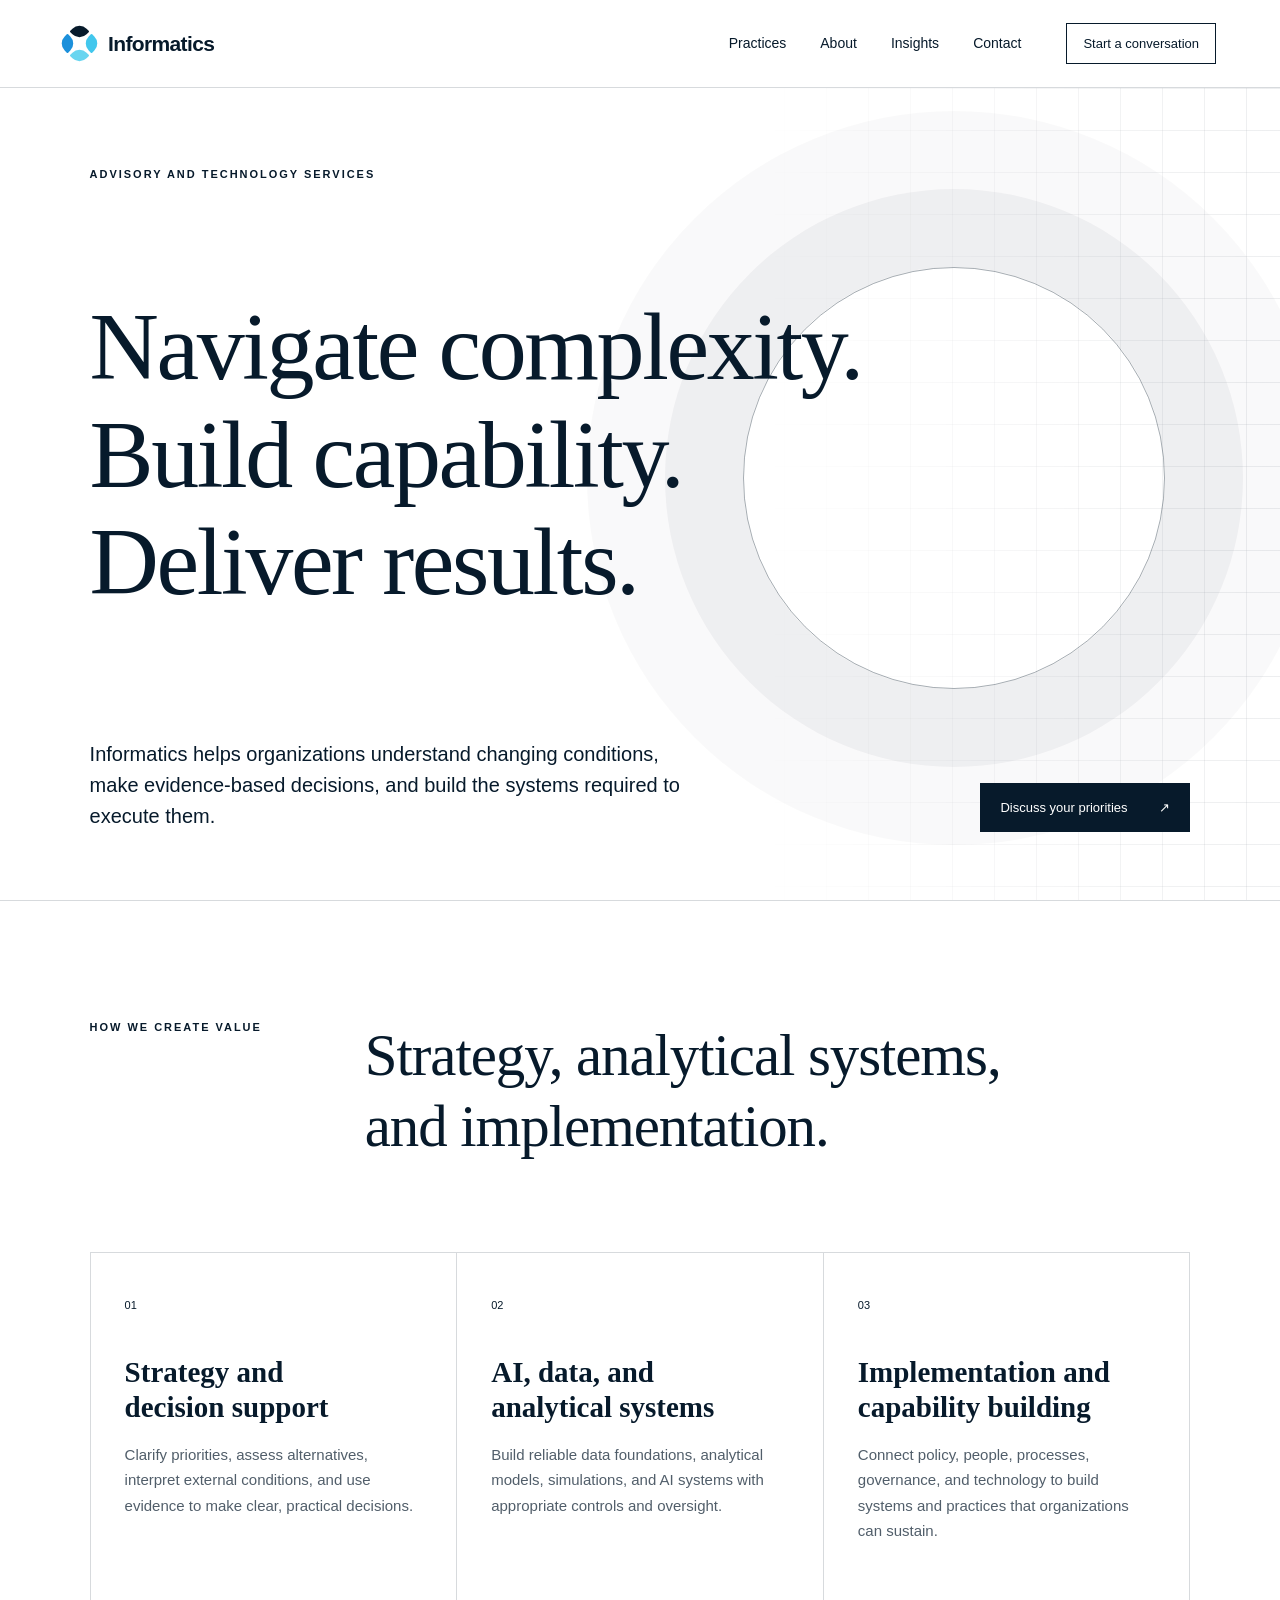
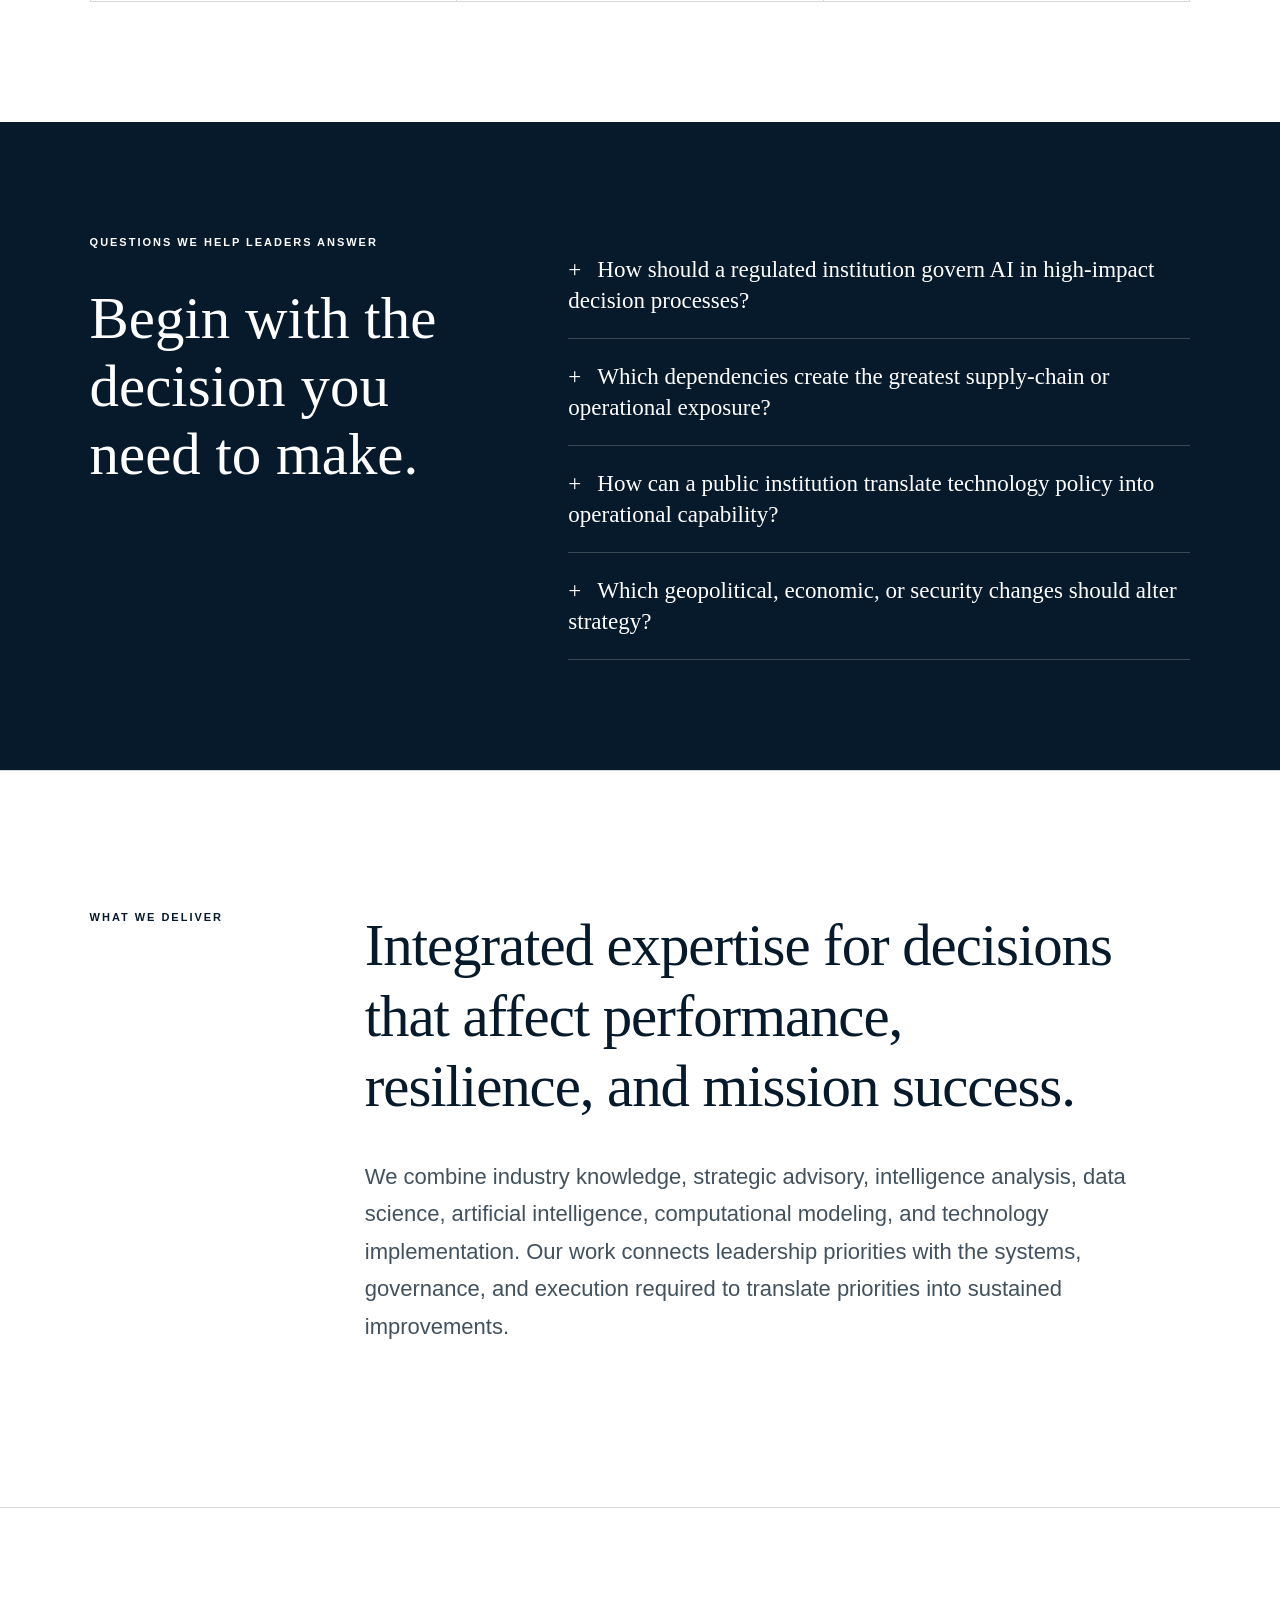
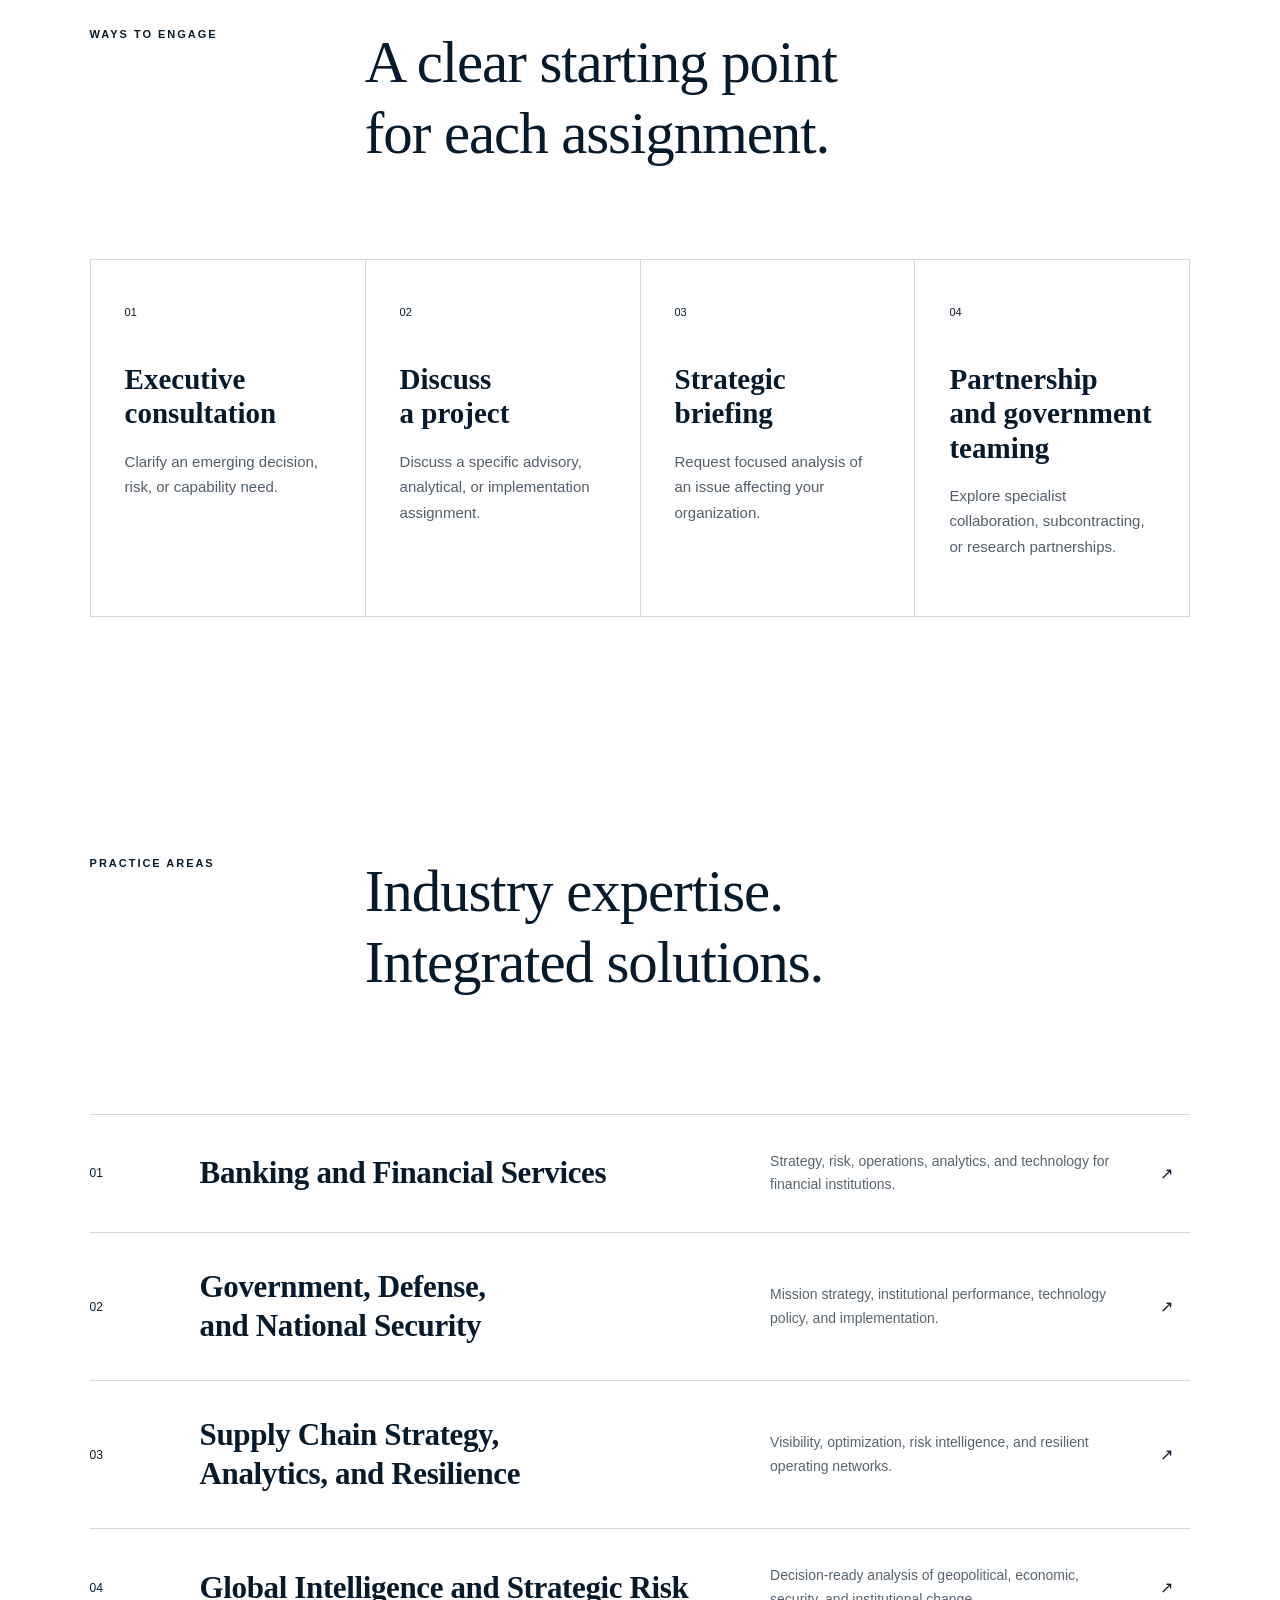
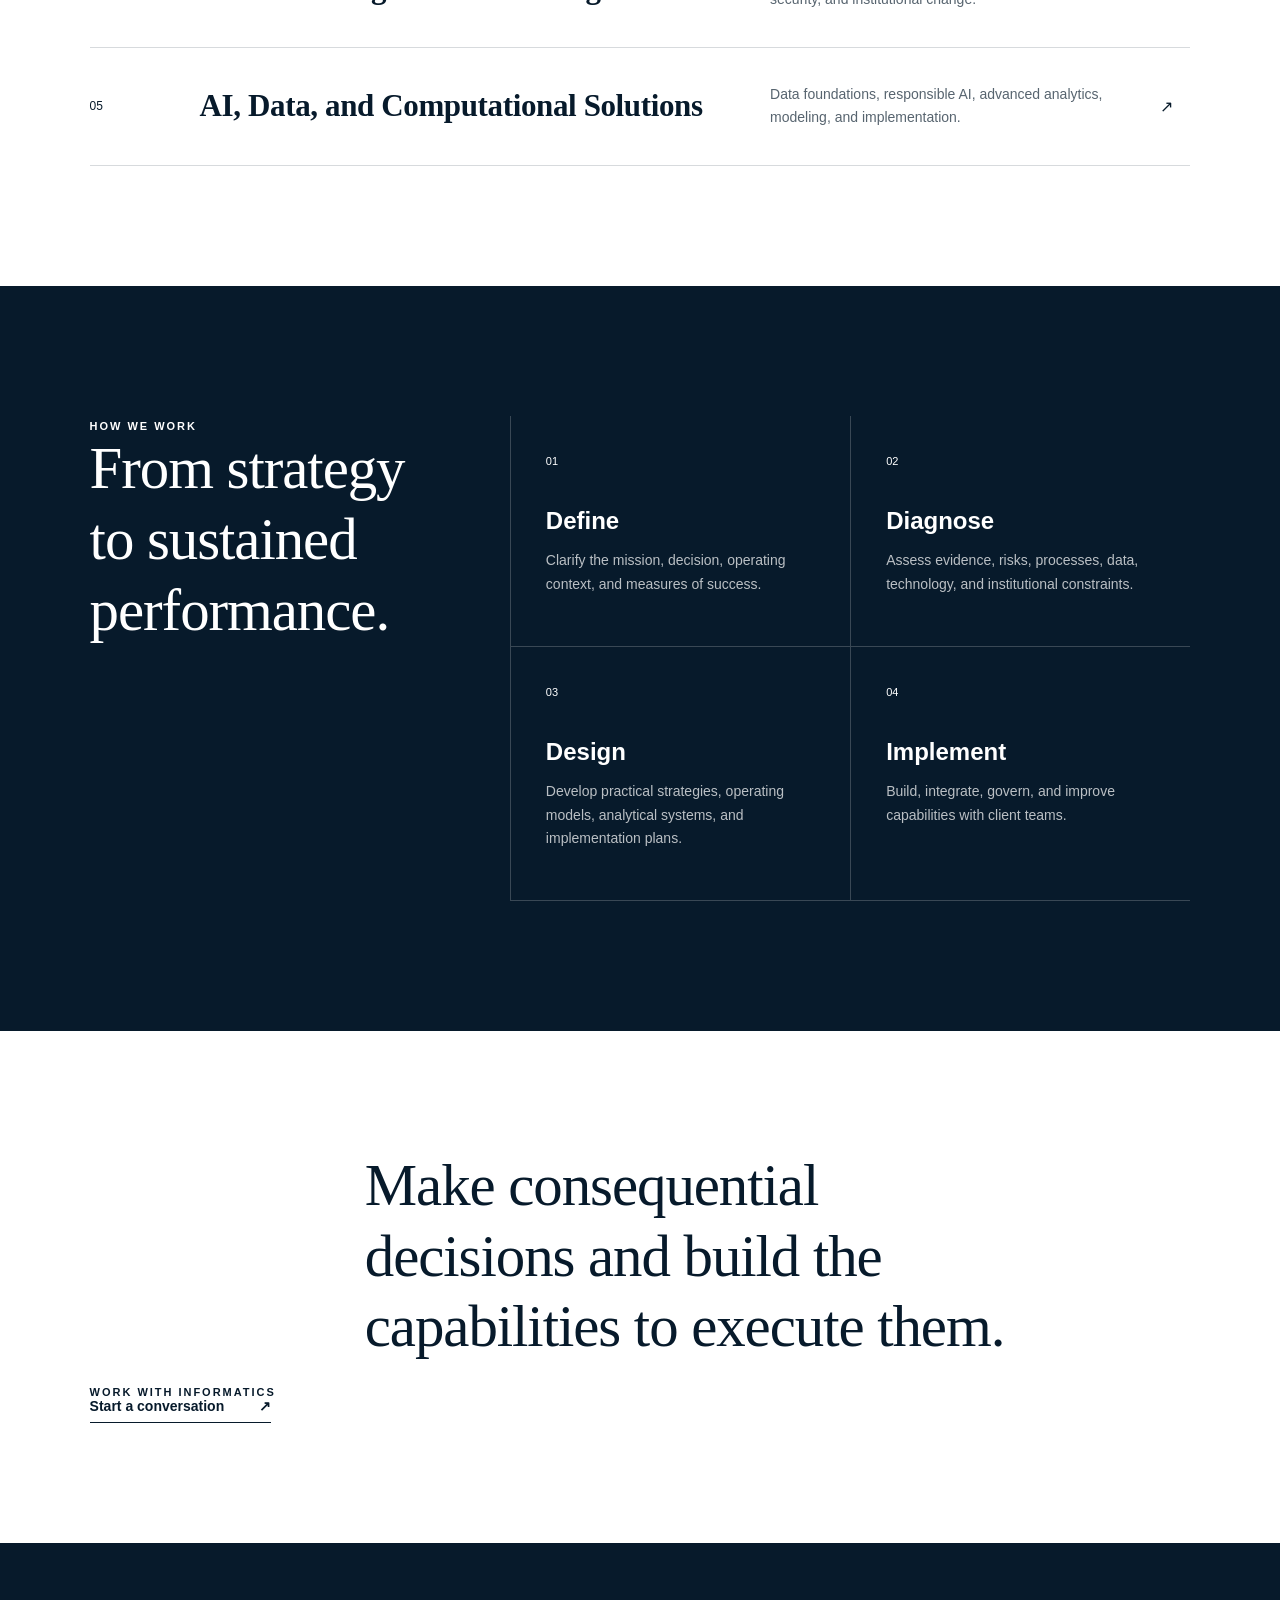
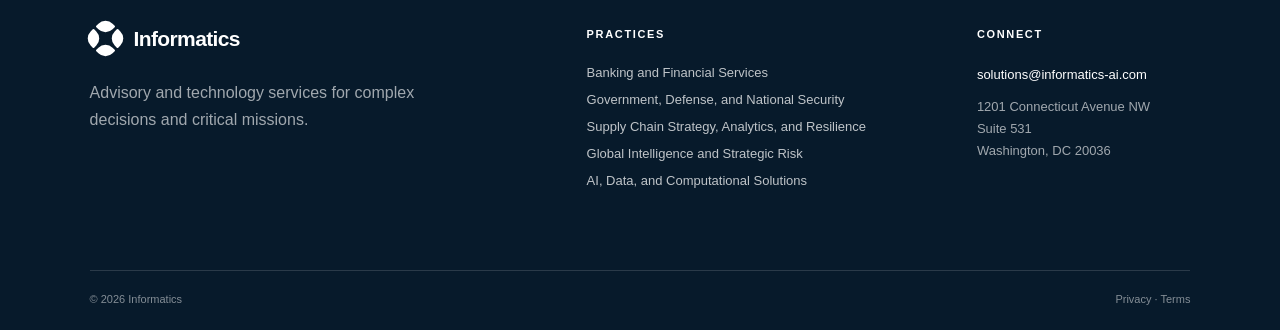
==== commit fb7b26fd: "Refine website language and sector-specific messaging" ====
--- a/index.html
+++ b/index.html
@@ -45,9 +45,9 @@
         </h1>
         <div class="hero-bottom">
           <p>
-            Informatics is a strategy, intelligence, and technology firm that
-            helps organizations interpret complex environments, make
-            evidence-based decisions, and build resilient capabilities.
+            Informatics helps organizations understand changing conditions,
+            make evidence-based decisions, and build the systems required to
+            execute them.
           </p>
           <a class="button" href="contact.html"
             >Discuss your priorities <span aria-hidden="true">↗</span></a
@@ -57,35 +57,35 @@
       <section class="service-families">
         <div class="section-intro compact">
           <span class="section-label">How we create value</span>
-          <h2>Three connected forms of support.</h2>
+          <h2>Strategy, analytical systems, and implementation.</h2>
         </div>
         <div class="three-card-grid">
           <article>
             <span>01</span>
             <h3>Strategy and decision support</h3>
-            <p>Clarify priorities, assess alternatives, interpret external conditions, and convert evidence into executable choices.</p>
+            <p>Clarify priorities, assess alternatives, interpret external conditions, and use evidence to make clear, practical decisions.</p>
           </article>
           <article>
             <span>02</span>
             <h3>AI, data, and analytical systems</h3>
-            <p>Build reliable data foundations, analytical models, simulations, and governed AI systems for operational decisions.</p>
+            <p>Build reliable data foundations, analytical models, simulations, and AI systems with appropriate controls and oversight.</p>
           </article>
           <article>
             <span>03</span>
             <h3>Implementation and capability building</h3>
-            <p>Connect policy, people, process, governance, and technology to establish durable organizational capability.</p>
+            <p>Connect policy, people, processes, governance, and technology to build systems and practices that organizations can sustain.</p>
           </article>
         </div>
       </section>
       <section class="decision-questions">
         <div>
           <span class="section-label light">Questions we help leaders answer</span>
-          <h2>Begin with the decision that requires attention.</h2>
+          <h2>Begin with the decision you need to make.</h2>
         </div>
         <ul>
-          <li>How should a regulated institution govern AI across consequential workflows?</li>
+          <li>How should a regulated institution govern AI in high-impact decision processes?</li>
           <li>Which dependencies create the greatest supply-chain or operational exposure?</li>
-          <li>How can a public institution translate technology policy into deployable capability?</li>
+          <li>How can a public institution translate technology policy into operational capability?</li>
           <li>Which geopolitical, economic, or security changes should alter strategy?</li>
         </ul>
       </section>
@@ -93,15 +93,15 @@
         <div class="section-label">What we deliver</div>
         <div>
           <h2>
-            Integrated expertise for decisions that shape performance,
-            resilience, and mission outcomes.
+            Integrated expertise for decisions that affect performance,
+            resilience, and mission success.
           </h2>
           <p>
             We combine industry knowledge, strategic advisory, intelligence
             analysis, data science, artificial intelligence, computational
             modeling, and technology implementation. Our work connects
             leadership priorities with the systems, governance, and execution
-            required to produce durable results.
+            required to translate priorities into sustained improvements.
           </p>
         </div>
       </section>
@@ -112,16 +112,16 @@
           <h2>A clear starting point for each assignment.</h2>
         </div>
         <div class="four-card-grid">
-          <a href="mailto:solutions@informatics-ai.com?subject=Executive%20consultation"><span>01</span><h3>Executive consultation</h3><p>Frame an emerging decision, exposure, or capability requirement.</p></a>
-          <a href="mailto:solutions@informatics-ai.com?subject=Defined%20project"><span>02</span><h3>Defined project</h3><p>Discuss a specific advisory, analytical, or implementation assignment.</p></a>
-          <a href="mailto:solutions@informatics-ai.com?subject=Research%20or%20analytical%20briefing"><span>03</span><h3>Research or analytical briefing</h3><p>Request decision-ready analysis of a consequential issue.</p></a>
-          <a href="mailto:solutions@informatics-ai.com?subject=Partnership%20or%20teaming"><span>04</span><h3>Partnership or teaming</h3><p>Explore specialist collaboration, subcontracting, or research partnerships.</p></a>
+          <a href="mailto:solutions@informatics-ai.com?subject=Executive%20consultation"><span>01</span><h3>Executive consultation</h3><p>Clarify an emerging decision, risk, or capability need.</p></a>
+          <a href="mailto:solutions@informatics-ai.com?subject=Discuss%20a%20project"><span>02</span><h3>Discuss a project</h3><p>Discuss a specific advisory, analytical, or implementation assignment.</p></a>
+          <a href="mailto:solutions@informatics-ai.com?subject=Strategic%20briefing"><span>03</span><h3>Strategic briefing</h3><p>Request focused analysis of an issue affecting your organization.</p></a>
+          <a href="mailto:solutions@informatics-ai.com?subject=Partnership%20or%20teaming"><span>04</span><h3>Partnership and government teaming</h3><p>Explore specialist collaboration, subcontracting, or research partnerships.</p></a>
         </div>
       </section>
       <section class="practice-section" id="practices">
         <div class="section-intro">
           <span class="section-label">Practice areas</span>
-          <h2>Industry context.<br />Cross-functional capability.</h2>
+          <h2>Industry expertise.<br />Integrated solutions.</h2>
         </div>
         <div class="practice-list">
           <a class="practice-row" href="banking.html"
@@ -174,7 +174,7 @@
       <section class="method">
         <div>
           <span class="section-label light">How we work</span>
-          <h2>From strategic intent<br />to sustained performance.</h2>
+          <h2>From strategy<br />to sustained performance.</h2>
         </div>
         <div class="method-steps">
           <article>
@@ -214,7 +214,7 @@
       <section class="cta-band">
         <span class="section-label">Work with Informatics</span>
         <h2>
-          Convert complexity into informed action and enduring capability.
+          Make consequential decisions and build the capabilities to execute them.
         </h2>
         <a class="text-link" href="contact.html"
           >Start a conversation <span aria-hidden="true">↗</span></a
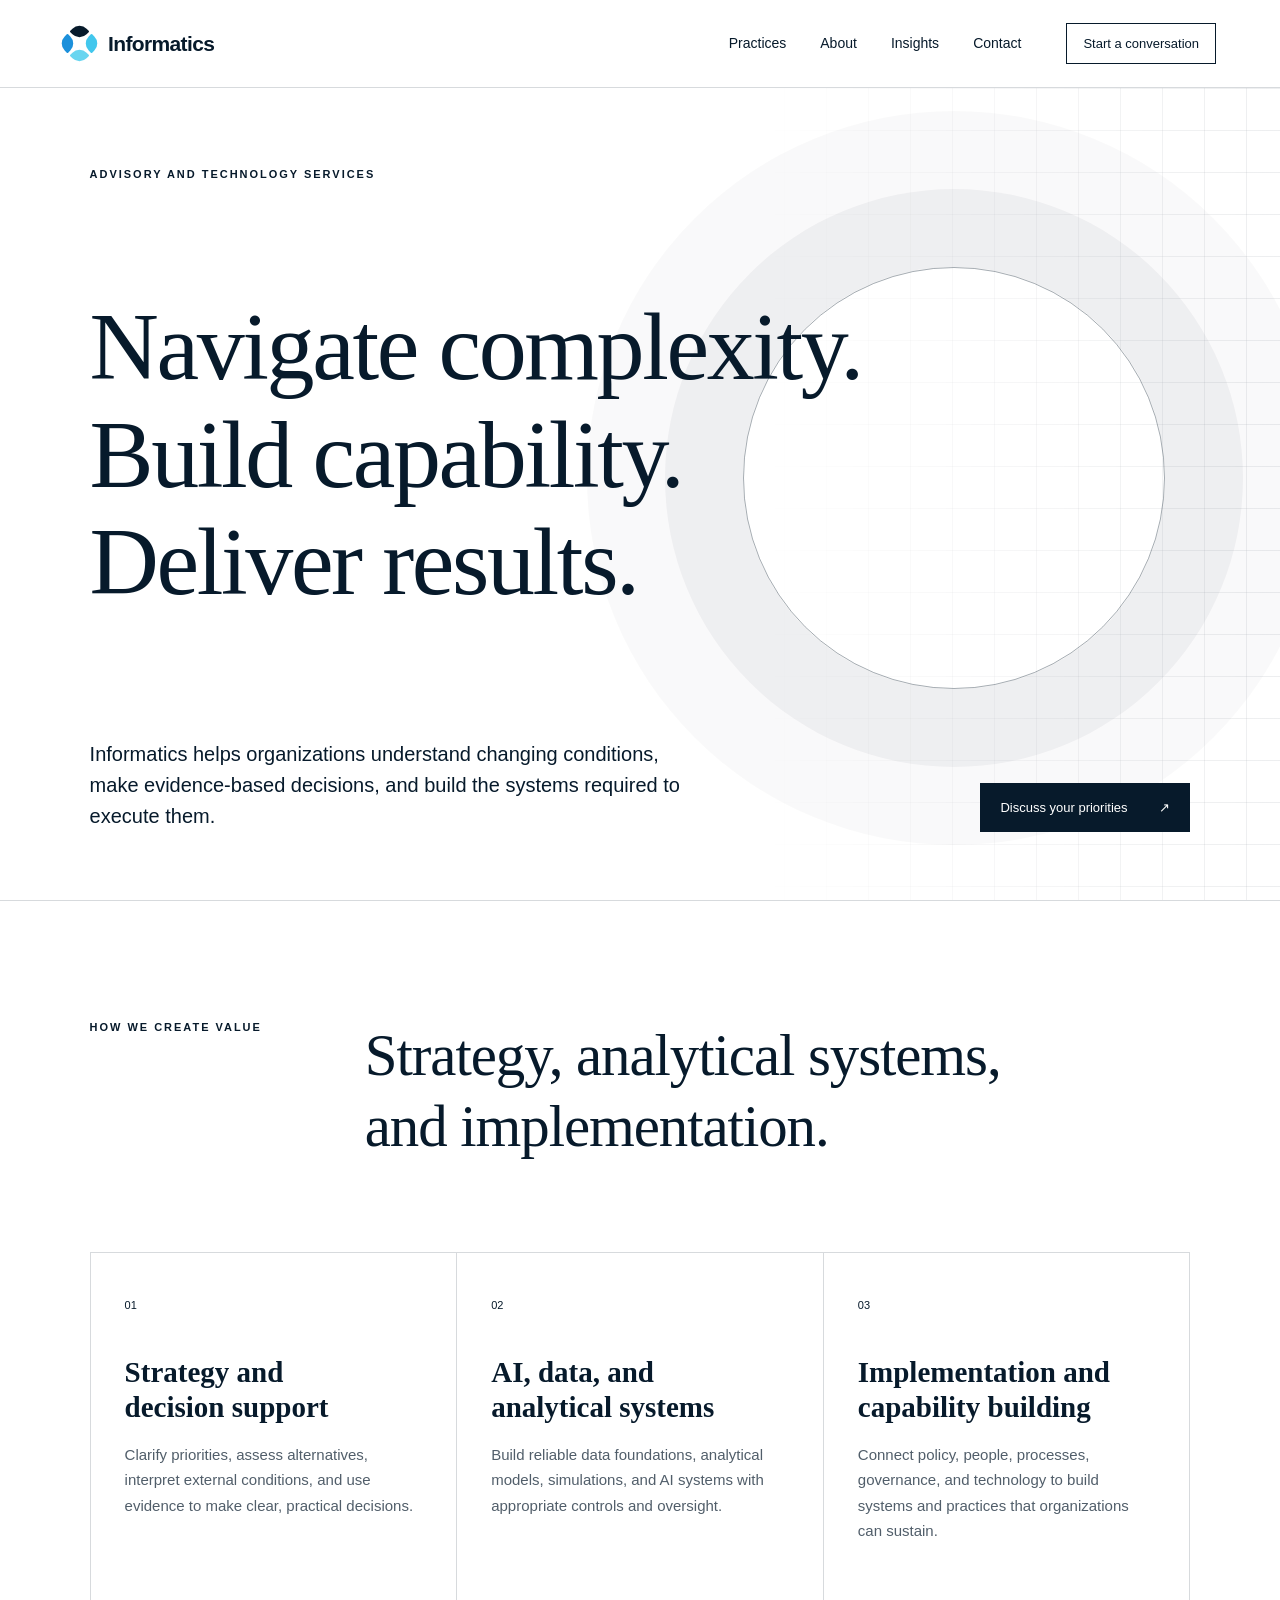
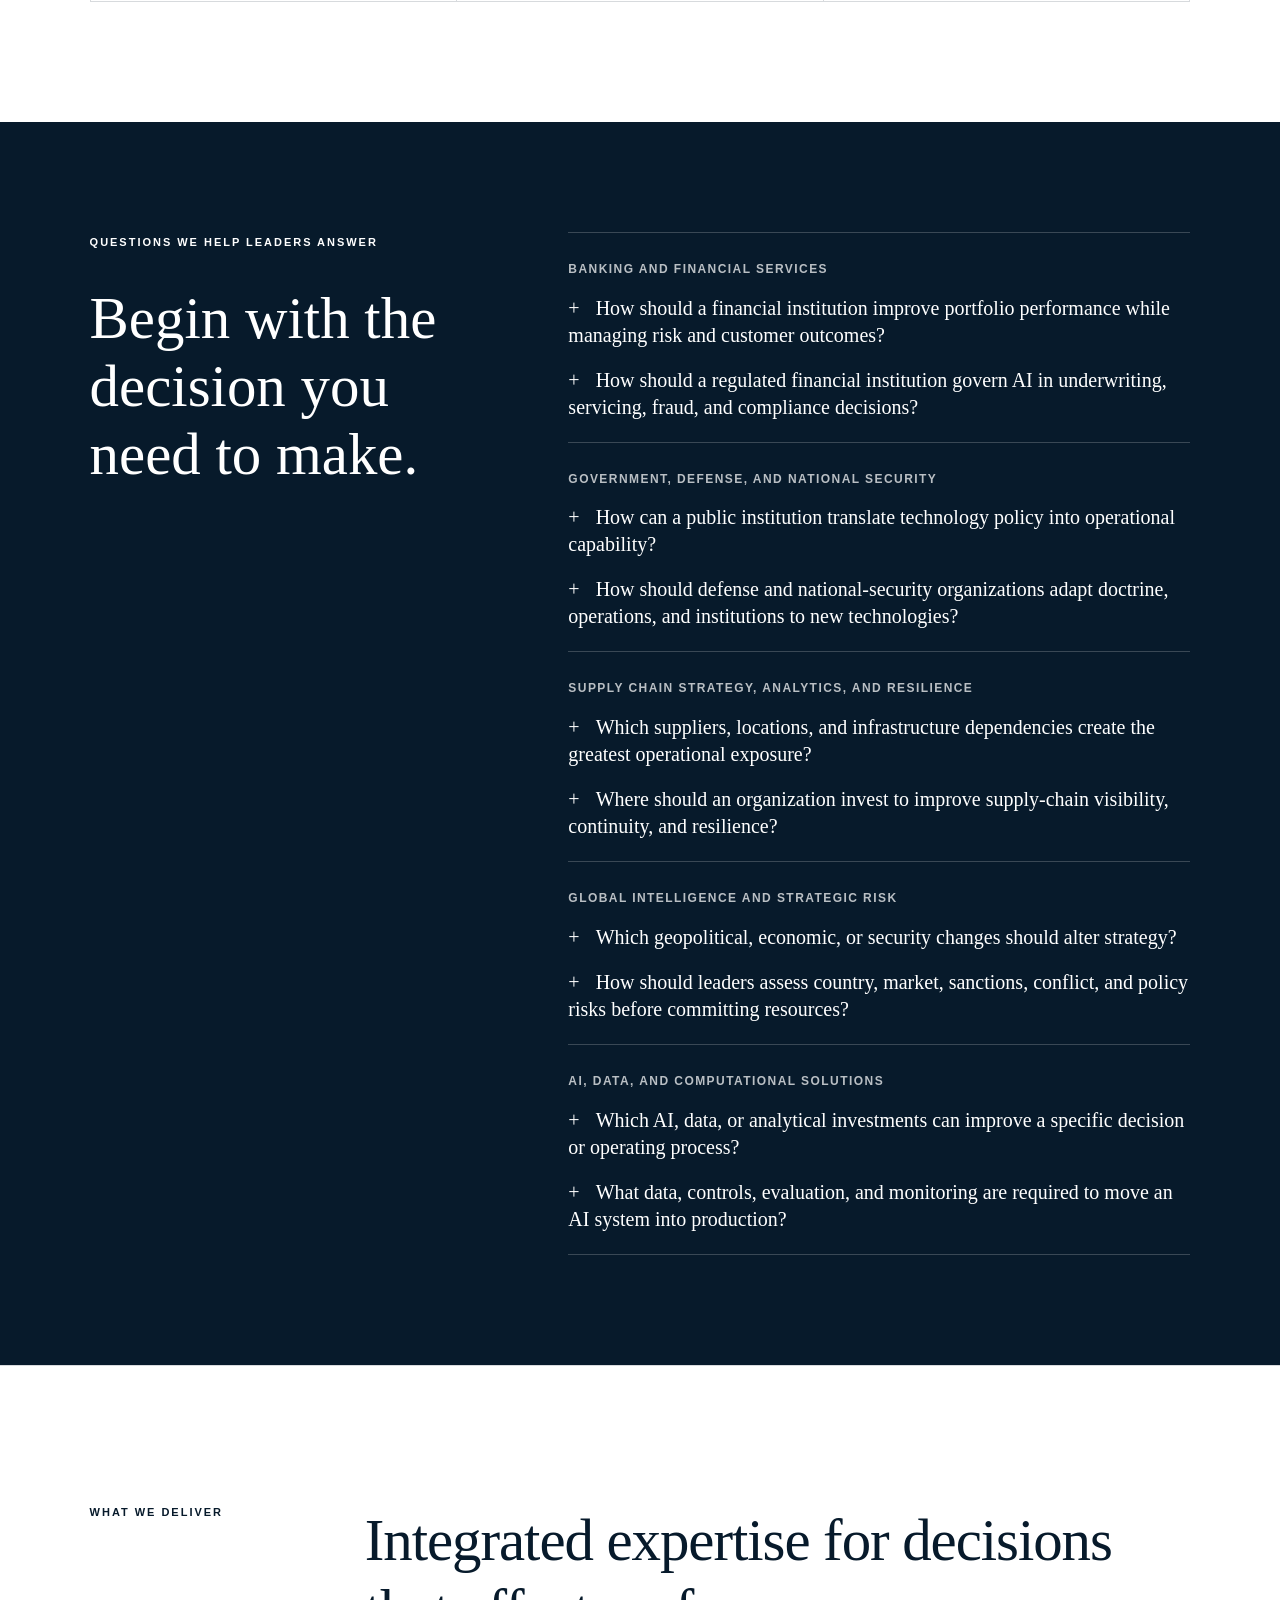
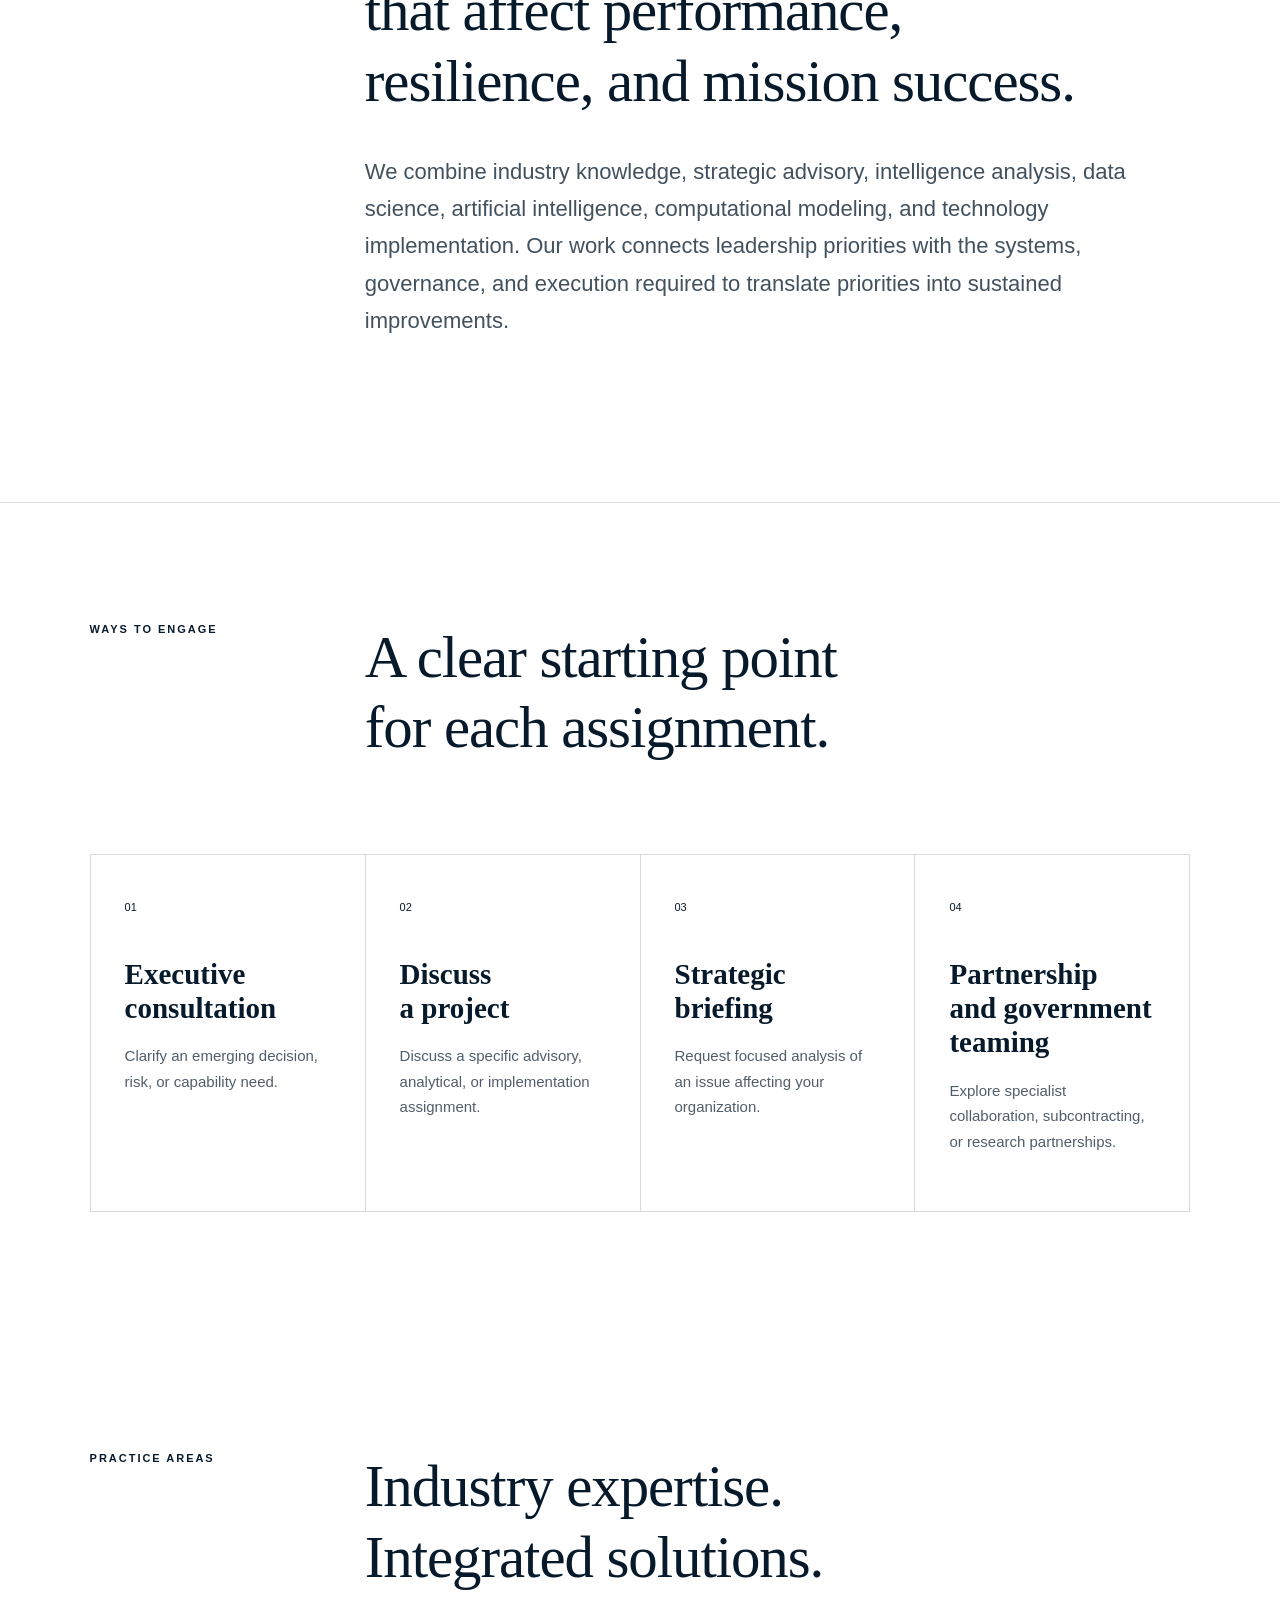
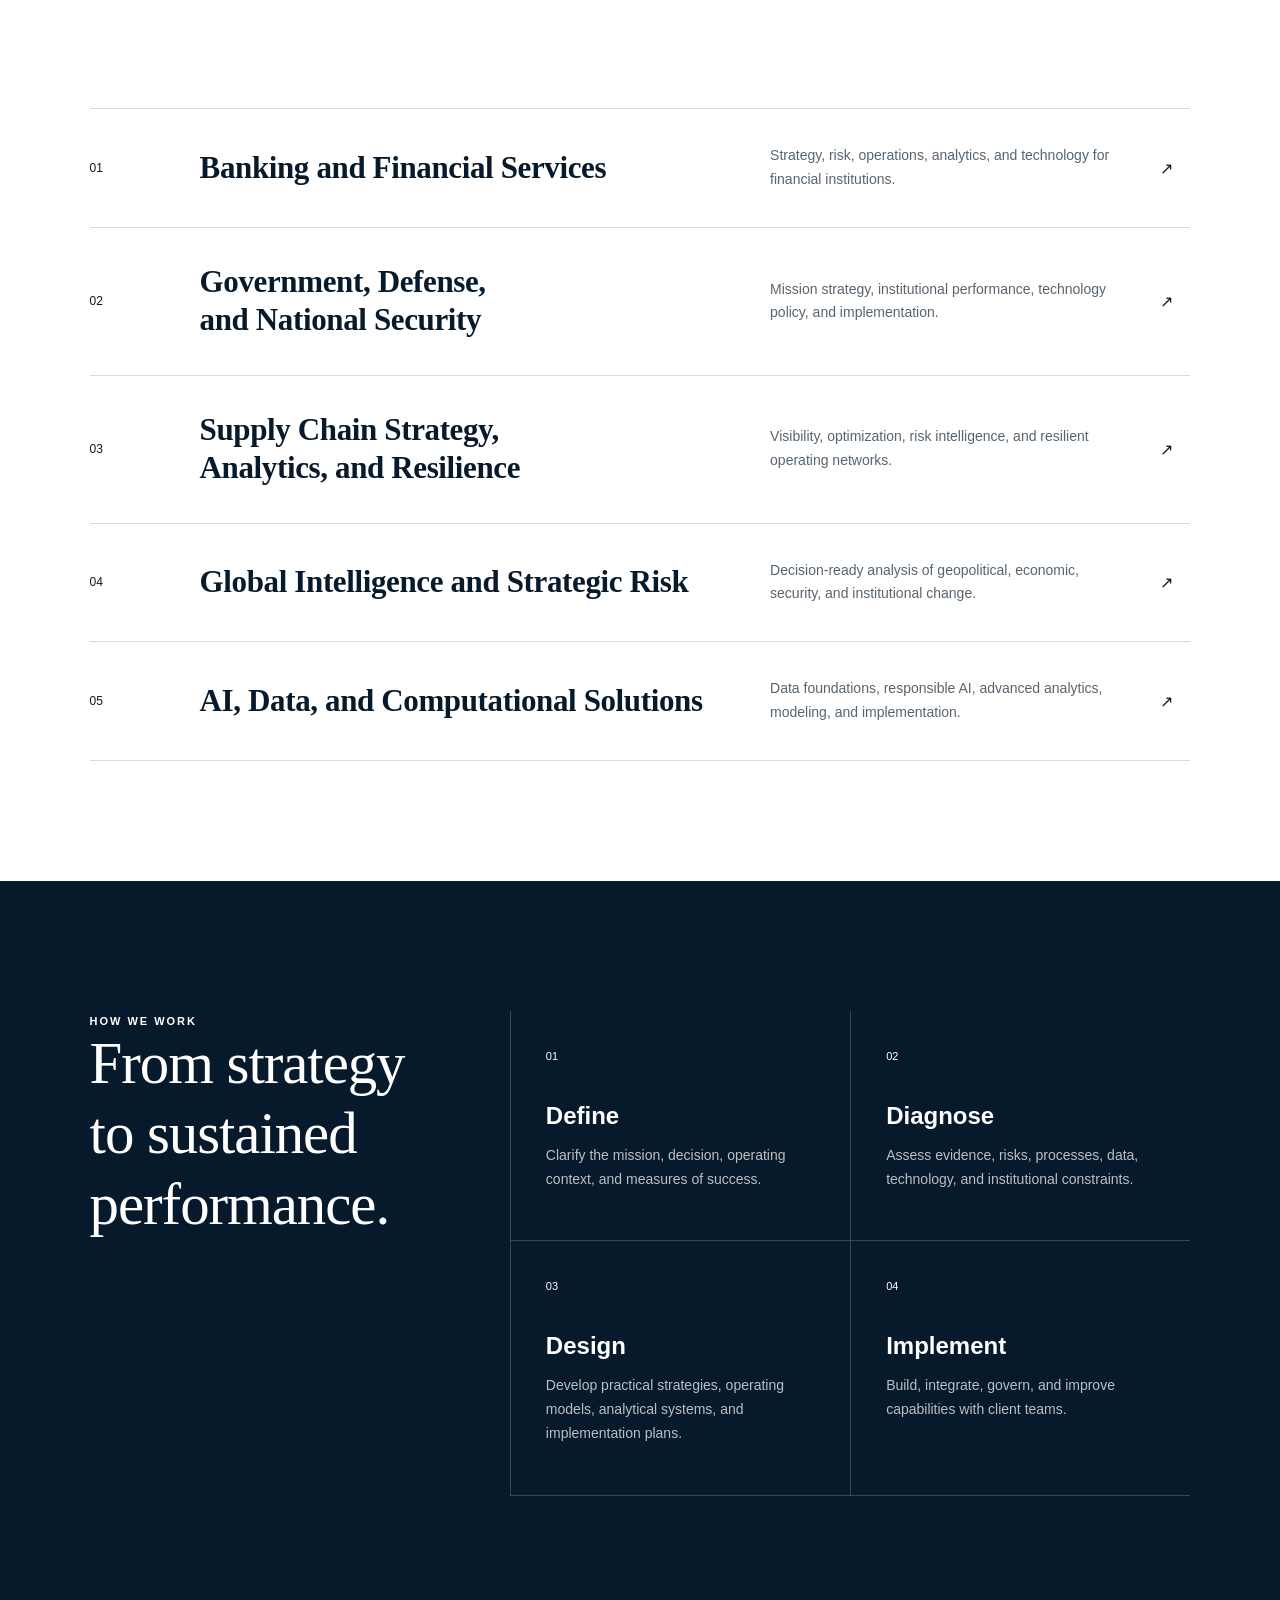
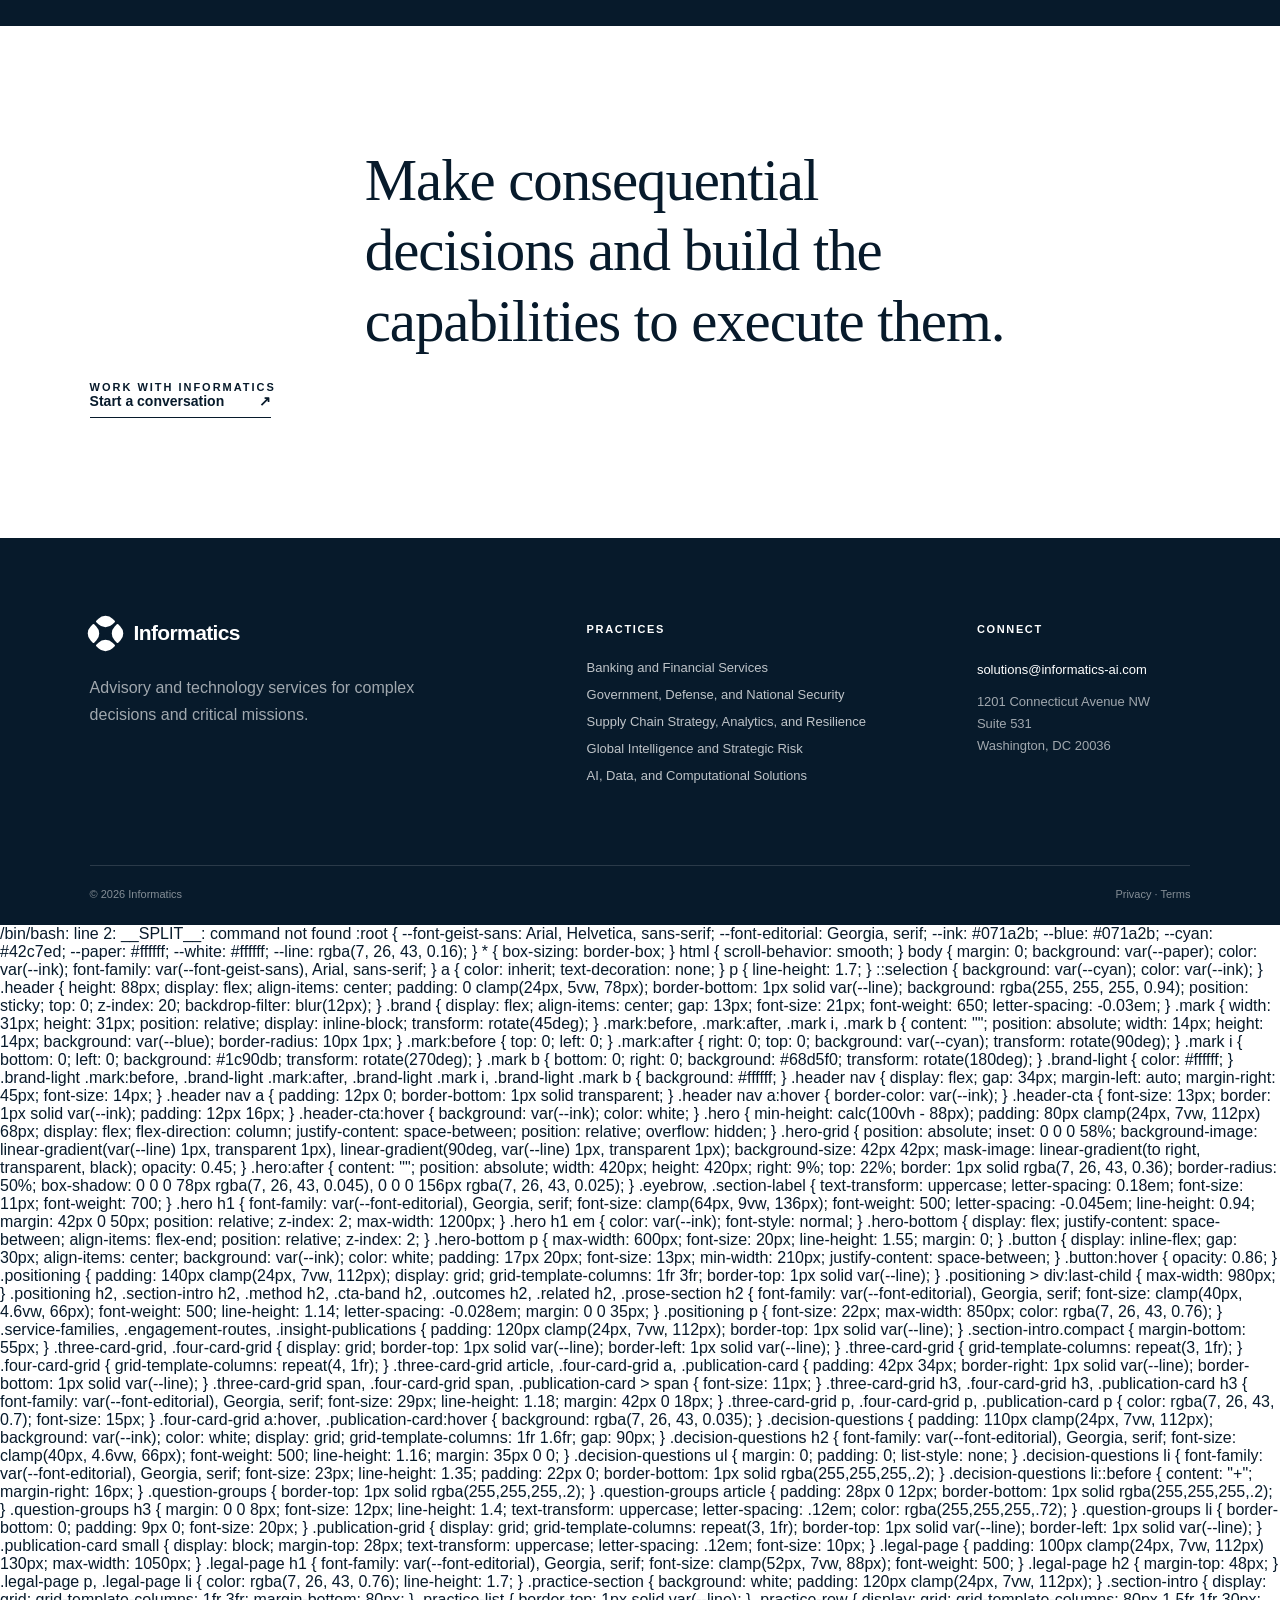
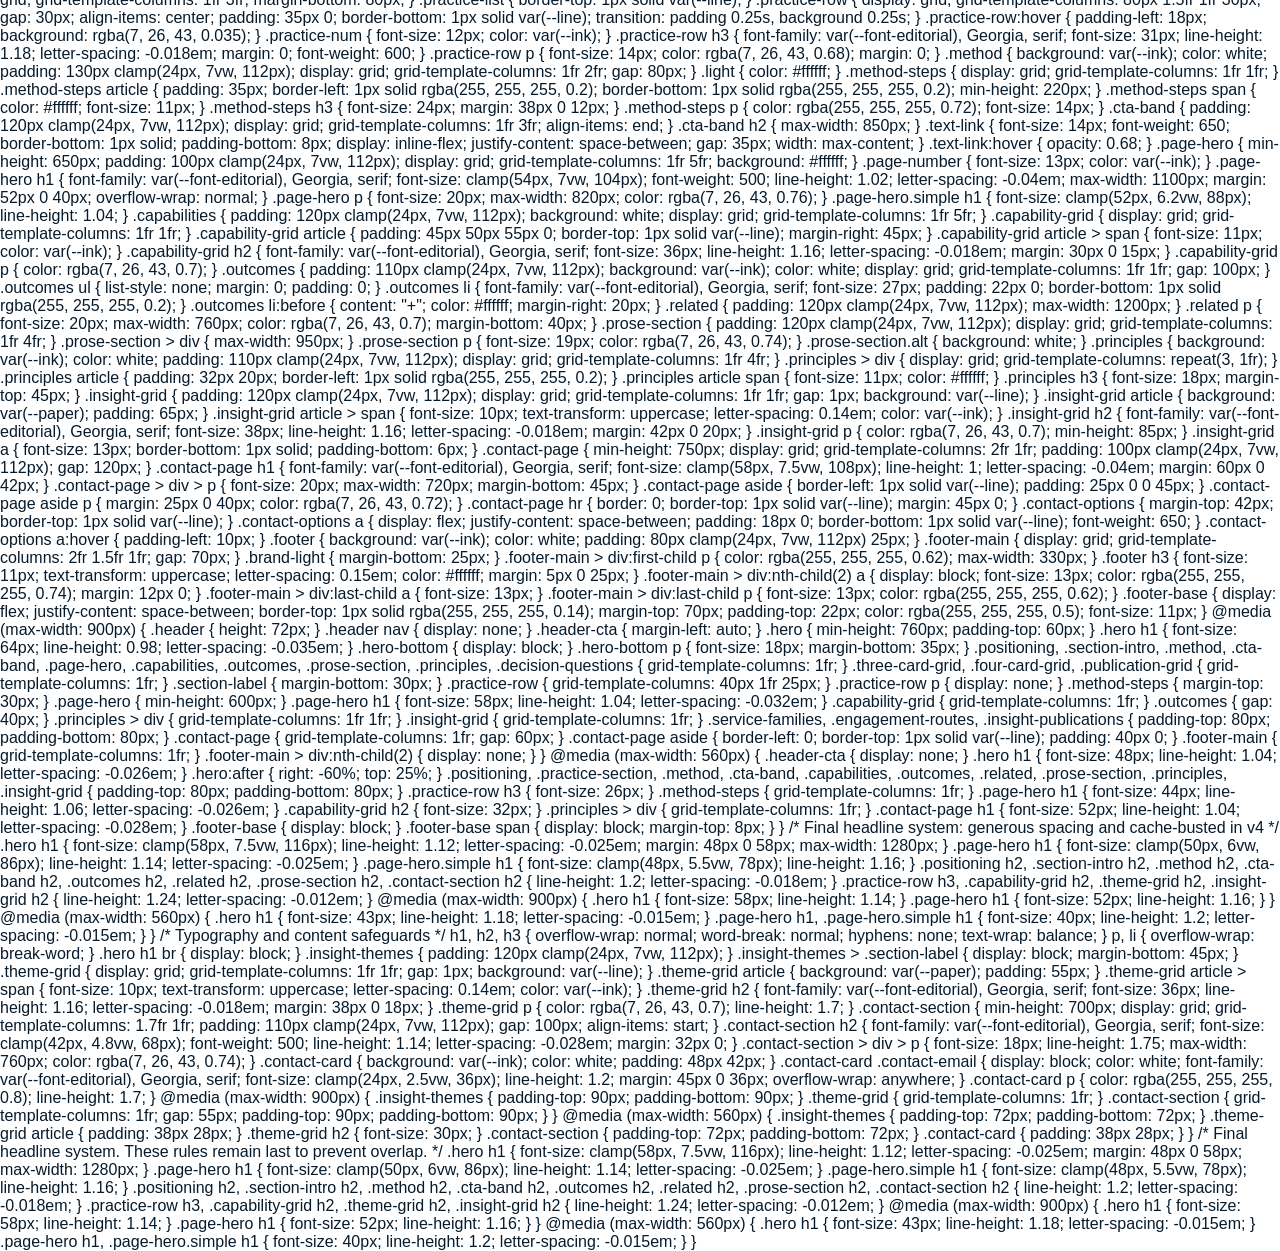
==== commit 1294b7b3: "Align client questions with practice areas" ====
--- a/index.html
+++ b/index.html
@@ -82,12 +82,43 @@
           <span class="section-label light">Questions we help leaders answer</span>
           <h2>Begin with the decision you need to make.</h2>
         </div>
-        <ul>
-          <li>How should a regulated institution govern AI in high-impact decision processes?</li>
-          <li>Which dependencies create the greatest supply-chain or operational exposure?</li>
-          <li>How can a public institution translate technology policy into operational capability?</li>
-          <li>Which geopolitical, economic, or security changes should alter strategy?</li>
-        </ul>
+        <div class="question-groups">
+          <article>
+            <h3>Banking and Financial Services</h3>
+            <ul>
+              <li>How should a financial institution improve portfolio performance while managing risk and customer outcomes?</li>
+              <li>How should a regulated financial institution govern AI in underwriting, servicing, fraud, and compliance decisions?</li>
+            </ul>
+          </article>
+          <article>
+            <h3>Government, Defense, and National Security</h3>
+            <ul>
+              <li>How can a public institution translate technology policy into operational capability?</li>
+              <li>How should defense and national-security organizations adapt doctrine, operations, and institutions to new technologies?</li>
+            </ul>
+          </article>
+          <article>
+            <h3>Supply Chain Strategy, Analytics, and Resilience</h3>
+            <ul>
+              <li>Which suppliers, locations, and infrastructure dependencies create the greatest operational exposure?</li>
+              <li>Where should an organization invest to improve supply-chain visibility, continuity, and resilience?</li>
+            </ul>
+          </article>
+          <article>
+            <h3>Global Intelligence and Strategic Risk</h3>
+            <ul>
+              <li>Which geopolitical, economic, or security changes should alter strategy?</li>
+              <li>How should leaders assess country, market, sanctions, conflict, and policy risks before committing resources?</li>
+            </ul>
+          </article>
+          <article>
+            <h3>AI, Data, and Computational Solutions</h3>
+            <ul>
+              <li>Which AI, data, or analytical investments can improve a specific decision or operating process?</li>
+              <li>What data, controls, evaluation, and monitoring are required to move an AI system into production?</li>
+            </ul>
+          </article>
+        </div>
       </section>
       <section class="positioning">
         <div class="section-label">What we deliver</div>
@@ -261,3 +292,1112 @@
     </footer>
   </body>
 </html>
+/bin/bash: line 2: __SPLIT__: command not found
+:root {
+  --font-geist-sans: Arial, Helvetica, sans-serif;
+  --font-editorial: Georgia, serif;
+  --ink: #071a2b;
+  --blue: #071a2b;
+  --cyan: #42c7ed;
+  --paper: #ffffff;
+  --white: #ffffff;
+  --line: rgba(7, 26, 43, 0.16);
+}
+
+* {
+  box-sizing: border-box;
+}
+html {
+  scroll-behavior: smooth;
+}
+body {
+  margin: 0;
+  background: var(--paper);
+  color: var(--ink);
+  font-family: var(--font-geist-sans), Arial, sans-serif;
+}
+a {
+  color: inherit;
+  text-decoration: none;
+}
+p {
+  line-height: 1.7;
+}
+::selection {
+  background: var(--cyan);
+  color: var(--ink);
+}
+
+.header {
+  height: 88px;
+  display: flex;
+  align-items: center;
+  padding: 0 clamp(24px, 5vw, 78px);
+  border-bottom: 1px solid var(--line);
+  background: rgba(255, 255, 255, 0.94);
+  position: sticky;
+  top: 0;
+  z-index: 20;
+  backdrop-filter: blur(12px);
+}
+
+.brand {
+  display: flex;
+  align-items: center;
+  gap: 13px;
+  font-size: 21px;
+  font-weight: 650;
+  letter-spacing: -0.03em;
+}
+.mark {
+  width: 31px;
+  height: 31px;
+  position: relative;
+  display: inline-block;
+  transform: rotate(45deg);
+}
+.mark:before,
+.mark:after,
+.mark i,
+.mark b {
+  content: "";
+  position: absolute;
+  width: 14px;
+  height: 14px;
+  background: var(--blue);
+  border-radius: 10px 1px;
+}
+.mark:before {
+  top: 0;
+  left: 0;
+}
+.mark:after {
+  right: 0;
+  top: 0;
+  background: var(--cyan);
+  transform: rotate(90deg);
+}
+.mark i {
+  bottom: 0;
+  left: 0;
+  background: #1c90db;
+  transform: rotate(270deg);
+}
+.mark b {
+  bottom: 0;
+  right: 0;
+  background: #68d5f0;
+  transform: rotate(180deg);
+}
+
+.brand-light {
+  color: #ffffff;
+}
+.brand-light .mark:before,
+.brand-light .mark:after,
+.brand-light .mark i,
+.brand-light .mark b {
+  background: #ffffff;
+}
+
+.header nav {
+  display: flex;
+  gap: 34px;
+  margin-left: auto;
+  margin-right: 45px;
+  font-size: 14px;
+}
+.header nav a {
+  padding: 12px 0;
+  border-bottom: 1px solid transparent;
+}
+.header nav a:hover {
+  border-color: var(--ink);
+}
+.header-cta {
+  font-size: 13px;
+  border: 1px solid var(--ink);
+  padding: 12px 16px;
+}
+.header-cta:hover {
+  background: var(--ink);
+  color: white;
+}
+
+.hero {
+  min-height: calc(100vh - 88px);
+  padding: 80px clamp(24px, 7vw, 112px) 68px;
+  display: flex;
+  flex-direction: column;
+  justify-content: space-between;
+  position: relative;
+  overflow: hidden;
+}
+.hero-grid {
+  position: absolute;
+  inset: 0 0 0 58%;
+  background-image:
+    linear-gradient(var(--line) 1px, transparent 1px),
+    linear-gradient(90deg, var(--line) 1px, transparent 1px);
+  background-size: 42px 42px;
+  mask-image: linear-gradient(to right, transparent, black);
+  opacity: 0.45;
+}
+.hero:after {
+  content: "";
+  position: absolute;
+  width: 420px;
+  height: 420px;
+  right: 9%;
+  top: 22%;
+  border: 1px solid rgba(7, 26, 43, 0.36);
+  border-radius: 50%;
+  box-shadow:
+    0 0 0 78px rgba(7, 26, 43, 0.045),
+    0 0 0 156px rgba(7, 26, 43, 0.025);
+}
+.eyebrow,
+.section-label {
+  text-transform: uppercase;
+  letter-spacing: 0.18em;
+  font-size: 11px;
+  font-weight: 700;
+}
+.hero h1 {
+  font-family: var(--font-editorial), Georgia, serif;
+  font-size: clamp(64px, 9vw, 136px);
+  font-weight: 500;
+  letter-spacing: -0.045em;
+  line-height: 0.94;
+  margin: 42px 0 50px;
+  position: relative;
+  z-index: 2;
+  max-width: 1200px;
+}
+.hero h1 em {
+  color: var(--ink);
+  font-style: normal;
+}
+.hero-bottom {
+  display: flex;
+  justify-content: space-between;
+  align-items: flex-end;
+  position: relative;
+  z-index: 2;
+}
+.hero-bottom p {
+  max-width: 600px;
+  font-size: 20px;
+  line-height: 1.55;
+  margin: 0;
+}
+.button {
+  display: inline-flex;
+  gap: 30px;
+  align-items: center;
+  background: var(--ink);
+  color: white;
+  padding: 17px 20px;
+  font-size: 13px;
+  min-width: 210px;
+  justify-content: space-between;
+}
+.button:hover {
+  opacity: 0.86;
+}
+
+.positioning {
+  padding: 140px clamp(24px, 7vw, 112px);
+  display: grid;
+  grid-template-columns: 1fr 3fr;
+  border-top: 1px solid var(--line);
+}
+.positioning > div:last-child {
+  max-width: 980px;
+}
+.positioning h2,
+.section-intro h2,
+.method h2,
+.cta-band h2,
+.outcomes h2,
+.related h2,
+.prose-section h2 {
+  font-family: var(--font-editorial), Georgia, serif;
+  font-size: clamp(40px, 4.6vw, 66px);
+  font-weight: 500;
+  line-height: 1.14;
+  letter-spacing: -0.028em;
+  margin: 0 0 35px;
+}
+.positioning p {
+  font-size: 22px;
+  max-width: 850px;
+  color: rgba(7, 26, 43, 0.76);
+}
+
+.service-families,
+.engagement-routes,
+.insight-publications {
+  padding: 120px clamp(24px, 7vw, 112px);
+  border-top: 1px solid var(--line);
+}
+.section-intro.compact {
+  margin-bottom: 55px;
+}
+.three-card-grid,
+.four-card-grid {
+  display: grid;
+  border-top: 1px solid var(--line);
+  border-left: 1px solid var(--line);
+}
+.three-card-grid { grid-template-columns: repeat(3, 1fr); }
+.four-card-grid { grid-template-columns: repeat(4, 1fr); }
+.three-card-grid article,
+.four-card-grid a,
+.publication-card {
+  padding: 42px 34px;
+  border-right: 1px solid var(--line);
+  border-bottom: 1px solid var(--line);
+}
+.three-card-grid span,
+.four-card-grid span,
+.publication-card > span {
+  font-size: 11px;
+}
+.three-card-grid h3,
+.four-card-grid h3,
+.publication-card h3 {
+  font-family: var(--font-editorial), Georgia, serif;
+  font-size: 29px;
+  line-height: 1.18;
+  margin: 42px 0 18px;
+}
+.three-card-grid p,
+.four-card-grid p,
+.publication-card p {
+  color: rgba(7, 26, 43, 0.7);
+  font-size: 15px;
+}
+.four-card-grid a:hover,
+.publication-card:hover {
+  background: rgba(7, 26, 43, 0.035);
+}
+.decision-questions {
+  padding: 110px clamp(24px, 7vw, 112px);
+  background: var(--ink);
+  color: white;
+  display: grid;
+  grid-template-columns: 1fr 1.6fr;
+  gap: 90px;
+}
+.decision-questions h2 {
+  font-family: var(--font-editorial), Georgia, serif;
+  font-size: clamp(40px, 4.6vw, 66px);
+  font-weight: 500;
+  line-height: 1.16;
+  margin: 35px 0 0;
+}
+.decision-questions ul {
+  margin: 0;
+  padding: 0;
+  list-style: none;
+}
+.decision-questions li {
+  font-family: var(--font-editorial), Georgia, serif;
+  font-size: 23px;
+  line-height: 1.35;
+  padding: 22px 0;
+  border-bottom: 1px solid rgba(255,255,255,.2);
+}
+.decision-questions li::before {
+  content: "+";
+  margin-right: 16px;
+}
+.question-groups {
+  border-top: 1px solid rgba(255,255,255,.2);
+}
+.question-groups article {
+  padding: 28px 0 12px;
+  border-bottom: 1px solid rgba(255,255,255,.2);
+}
+.question-groups h3 {
+  margin: 0 0 8px;
+  font-size: 12px;
+  line-height: 1.4;
+  text-transform: uppercase;
+  letter-spacing: .12em;
+  color: rgba(255,255,255,.72);
+}
+.question-groups li {
+  border-bottom: 0;
+  padding: 9px 0;
+  font-size: 20px;
+}
+.publication-grid {
+  display: grid;
+  grid-template-columns: repeat(3, 1fr);
+  border-top: 1px solid var(--line);
+  border-left: 1px solid var(--line);
+}
+.publication-card small {
+  display: block;
+  margin-top: 28px;
+  text-transform: uppercase;
+  letter-spacing: .12em;
+  font-size: 10px;
+}
+.legal-page {
+  padding: 100px clamp(24px, 7vw, 112px) 130px;
+  max-width: 1050px;
+}
+.legal-page h1 {
+  font-family: var(--font-editorial), Georgia, serif;
+  font-size: clamp(52px, 7vw, 88px);
+  font-weight: 500;
+}
+.legal-page h2 { margin-top: 48px; }
+.legal-page p,
+.legal-page li { color: rgba(7, 26, 43, 0.76); line-height: 1.7; }
+
+.practice-section {
+  background: white;
+  padding: 120px clamp(24px, 7vw, 112px);
+}
+.section-intro {
+  display: grid;
+  grid-template-columns: 1fr 3fr;
+  margin-bottom: 80px;
+}
+.practice-list {
+  border-top: 1px solid var(--line);
+}
+.practice-row {
+  display: grid;
+  grid-template-columns: 80px 1.5fr 1fr 30px;
+  gap: 30px;
+  align-items: center;
+  padding: 35px 0;
+  border-bottom: 1px solid var(--line);
+  transition:
+    padding 0.25s,
+    background 0.25s;
+}
+.practice-row:hover {
+  padding-left: 18px;
+  background: rgba(7, 26, 43, 0.035);
+}
+.practice-num {
+  font-size: 12px;
+  color: var(--ink);
+}
+.practice-row h3 {
+  font-family: var(--font-editorial), Georgia, serif;
+  font-size: 31px;
+  line-height: 1.18;
+  letter-spacing: -0.018em;
+  margin: 0;
+  font-weight: 600;
+}
+.practice-row p {
+  font-size: 14px;
+  color: rgba(7, 26, 43, 0.68);
+  margin: 0;
+}
+
+.method {
+  background: var(--ink);
+  color: white;
+  padding: 130px clamp(24px, 7vw, 112px);
+  display: grid;
+  grid-template-columns: 1fr 2fr;
+  gap: 80px;
+}
+.light {
+  color: #ffffff;
+}
+.method-steps {
+  display: grid;
+  grid-template-columns: 1fr 1fr;
+}
+.method-steps article {
+  padding: 35px;
+  border-left: 1px solid rgba(255, 255, 255, 0.2);
+  border-bottom: 1px solid rgba(255, 255, 255, 0.2);
+  min-height: 220px;
+}
+.method-steps span {
+  color: #ffffff;
+  font-size: 11px;
+}
+.method-steps h3 {
+  font-size: 24px;
+  margin: 38px 0 12px;
+}
+.method-steps p {
+  color: rgba(255, 255, 255, 0.72);
+  font-size: 14px;
+}
+.cta-band {
+  padding: 120px clamp(24px, 7vw, 112px);
+  display: grid;
+  grid-template-columns: 1fr 3fr;
+  align-items: end;
+}
+.cta-band h2 {
+  max-width: 850px;
+}
+.text-link {
+  font-size: 14px;
+  font-weight: 650;
+  border-bottom: 1px solid;
+  padding-bottom: 8px;
+  display: inline-flex;
+  justify-content: space-between;
+  gap: 35px;
+  width: max-content;
+}
+.text-link:hover {
+  opacity: 0.68;
+}
+
+.page-hero {
+  min-height: 650px;
+  padding: 100px clamp(24px, 7vw, 112px);
+  display: grid;
+  grid-template-columns: 1fr 5fr;
+  background: #ffffff;
+}
+.page-number {
+  font-size: 13px;
+  color: var(--ink);
+}
+.page-hero h1 {
+  font-family: var(--font-editorial), Georgia, serif;
+  font-size: clamp(54px, 7vw, 104px);
+  font-weight: 500;
+  line-height: 1.02;
+  letter-spacing: -0.04em;
+  max-width: 1100px;
+  margin: 52px 0 40px;
+  overflow-wrap: normal;
+}
+.page-hero p {
+  font-size: 20px;
+  max-width: 820px;
+  color: rgba(7, 26, 43, 0.76);
+}
+.page-hero.simple h1 {
+  font-size: clamp(52px, 6.2vw, 88px);
+  line-height: 1.04;
+}
+
+.capabilities {
+  padding: 120px clamp(24px, 7vw, 112px);
+  background: white;
+  display: grid;
+  grid-template-columns: 1fr 5fr;
+}
+.capability-grid {
+  display: grid;
+  grid-template-columns: 1fr 1fr;
+}
+.capability-grid article {
+  padding: 45px 50px 55px 0;
+  border-top: 1px solid var(--line);
+  margin-right: 45px;
+}
+.capability-grid article > span {
+  font-size: 11px;
+  color: var(--ink);
+}
+.capability-grid h2 {
+  font-family: var(--font-editorial), Georgia, serif;
+  font-size: 36px;
+  line-height: 1.16;
+  letter-spacing: -0.018em;
+  margin: 30px 0 15px;
+}
+.capability-grid p {
+  color: rgba(7, 26, 43, 0.7);
+}
+.outcomes {
+  padding: 110px clamp(24px, 7vw, 112px);
+  background: var(--ink);
+  color: white;
+  display: grid;
+  grid-template-columns: 1fr 1fr;
+  gap: 100px;
+}
+.outcomes ul {
+  list-style: none;
+  margin: 0;
+  padding: 0;
+}
+.outcomes li {
+  font-family: var(--font-editorial), Georgia, serif;
+  font-size: 27px;
+  padding: 22px 0;
+  border-bottom: 1px solid rgba(255, 255, 255, 0.2);
+}
+.outcomes li:before {
+  content: "+";
+  color: #ffffff;
+  margin-right: 20px;
+}
+.related {
+  padding: 120px clamp(24px, 7vw, 112px);
+  max-width: 1200px;
+}
+.related p {
+  font-size: 20px;
+  max-width: 760px;
+  color: rgba(7, 26, 43, 0.7);
+  margin-bottom: 40px;
+}
+
+.prose-section {
+  padding: 120px clamp(24px, 7vw, 112px);
+  display: grid;
+  grid-template-columns: 1fr 4fr;
+}
+.prose-section > div {
+  max-width: 950px;
+}
+.prose-section p {
+  font-size: 19px;
+  color: rgba(7, 26, 43, 0.74);
+}
+.prose-section.alt {
+  background: white;
+}
+.principles {
+  background: var(--ink);
+  color: white;
+  padding: 110px clamp(24px, 7vw, 112px);
+  display: grid;
+  grid-template-columns: 1fr 4fr;
+}
+.principles > div {
+  display: grid;
+  grid-template-columns: repeat(3, 1fr);
+}
+.principles article {
+  padding: 32px 20px;
+  border-left: 1px solid rgba(255, 255, 255, 0.2);
+}
+.principles article span {
+  font-size: 11px;
+  color: #ffffff;
+}
+.principles h3 {
+  font-size: 18px;
+  margin-top: 45px;
+}
+
+.insight-grid {
+  padding: 120px clamp(24px, 7vw, 112px);
+  display: grid;
+  grid-template-columns: 1fr 1fr;
+  gap: 1px;
+  background: var(--line);
+}
+.insight-grid article {
+  background: var(--paper);
+  padding: 65px;
+}
+.insight-grid article > span {
+  font-size: 10px;
+  text-transform: uppercase;
+  letter-spacing: 0.14em;
+  color: var(--ink);
+}
+.insight-grid h2 {
+  font-family: var(--font-editorial), Georgia, serif;
+  font-size: 38px;
+  line-height: 1.16;
+  letter-spacing: -0.018em;
+  margin: 42px 0 20px;
+}
+.insight-grid p {
+  color: rgba(7, 26, 43, 0.7);
+  min-height: 85px;
+}
+.insight-grid a {
+  font-size: 13px;
+  border-bottom: 1px solid;
+  padding-bottom: 6px;
+}
+
+.contact-page {
+  min-height: 750px;
+  display: grid;
+  grid-template-columns: 2fr 1fr;
+  padding: 100px clamp(24px, 7vw, 112px);
+  gap: 120px;
+}
+.contact-page h1 {
+  font-family: var(--font-editorial), Georgia, serif;
+  font-size: clamp(58px, 7.5vw, 108px);
+  line-height: 1;
+  letter-spacing: -0.04em;
+  margin: 60px 0 42px;
+}
+.contact-page > div > p {
+  font-size: 20px;
+  max-width: 720px;
+  margin-bottom: 45px;
+}
+.contact-page aside {
+  border-left: 1px solid var(--line);
+  padding: 25px 0 0 45px;
+}
+.contact-page aside p {
+  margin: 25px 0 40px;
+  color: rgba(7, 26, 43, 0.72);
+}
+.contact-page hr {
+  border: 0;
+  border-top: 1px solid var(--line);
+  margin: 45px 0;
+}
+.contact-options {
+  margin-top: 42px;
+  border-top: 1px solid var(--line);
+}
+.contact-options a {
+  display: flex;
+  justify-content: space-between;
+  padding: 18px 0;
+  border-bottom: 1px solid var(--line);
+  font-weight: 650;
+}
+.contact-options a:hover { padding-left: 10px; }
+
+.footer {
+  background: var(--ink);
+  color: white;
+  padding: 80px clamp(24px, 7vw, 112px) 25px;
+}
+.footer-main {
+  display: grid;
+  grid-template-columns: 2fr 1.5fr 1fr;
+  gap: 70px;
+}
+.brand-light {
+  margin-bottom: 25px;
+}
+.footer-main > div:first-child p {
+  color: rgba(255, 255, 255, 0.62);
+  max-width: 330px;
+}
+.footer h3 {
+  font-size: 11px;
+  text-transform: uppercase;
+  letter-spacing: 0.15em;
+  color: #ffffff;
+  margin: 5px 0 25px;
+}
+.footer-main > div:nth-child(2) a {
+  display: block;
+  font-size: 13px;
+  color: rgba(255, 255, 255, 0.74);
+  margin: 12px 0;
+}
+.footer-main > div:last-child a {
+  font-size: 13px;
+}
+.footer-main > div:last-child p {
+  font-size: 13px;
+  color: rgba(255, 255, 255, 0.62);
+}
+.footer-base {
+  display: flex;
+  justify-content: space-between;
+  border-top: 1px solid rgba(255, 255, 255, 0.14);
+  margin-top: 70px;
+  padding-top: 22px;
+  color: rgba(255, 255, 255, 0.5);
+  font-size: 11px;
+}
+
+@media (max-width: 900px) {
+  .header {
+    height: 72px;
+  }
+  .header nav {
+    display: none;
+  }
+  .header-cta {
+    margin-left: auto;
+  }
+  .hero {
+    min-height: 760px;
+    padding-top: 60px;
+  }
+  .hero h1 {
+    font-size: 64px;
+    line-height: 0.98;
+    letter-spacing: -0.035em;
+  }
+  .hero-bottom {
+    display: block;
+  }
+  .hero-bottom p {
+    font-size: 18px;
+    margin-bottom: 35px;
+  }
+  .positioning,
+  .section-intro,
+  .method,
+  .cta-band,
+  .page-hero,
+  .capabilities,
+  .outcomes,
+  .prose-section,
+  .principles,
+  .decision-questions {
+    grid-template-columns: 1fr;
+  }
+  .three-card-grid,
+  .four-card-grid,
+  .publication-grid { grid-template-columns: 1fr; }
+  .section-label {
+    margin-bottom: 30px;
+  }
+  .practice-row {
+    grid-template-columns: 40px 1fr 25px;
+  }
+  .practice-row p {
+    display: none;
+  }
+  .method-steps {
+    margin-top: 30px;
+  }
+  .page-hero {
+    min-height: 600px;
+  }
+  .page-hero h1 {
+    font-size: 58px;
+    line-height: 1.04;
+    letter-spacing: -0.032em;
+  }
+  .capability-grid {
+    grid-template-columns: 1fr;
+  }
+  .outcomes {
+    gap: 40px;
+  }
+  .principles > div {
+    grid-template-columns: 1fr 1fr;
+  }
+  .insight-grid {
+    grid-template-columns: 1fr;
+  }
+  .service-families,
+  .engagement-routes,
+  .insight-publications { padding-top: 80px; padding-bottom: 80px; }
+  .contact-page {
+    grid-template-columns: 1fr;
+    gap: 60px;
+  }
+  .contact-page aside {
+    border-left: 0;
+    border-top: 1px solid var(--line);
+    padding: 40px 0;
+  }
+  .footer-main {
+    grid-template-columns: 1fr;
+  }
+  .footer-main > div:nth-child(2) {
+    display: none;
+  }
+}
+
+@media (max-width: 560px) {
+  .header-cta {
+    display: none;
+  }
+  .hero h1 {
+    font-size: 48px;
+    line-height: 1.04;
+    letter-spacing: -0.026em;
+  }
+  .hero:after {
+    right: -60%;
+    top: 25%;
+  }
+  .positioning,
+  .practice-section,
+  .method,
+  .cta-band,
+  .capabilities,
+  .outcomes,
+  .related,
+  .prose-section,
+  .principles,
+  .insight-grid {
+    padding-top: 80px;
+    padding-bottom: 80px;
+  }
+  .practice-row h3 {
+    font-size: 26px;
+  }
+  .method-steps {
+    grid-template-columns: 1fr;
+  }
+  .page-hero h1 {
+    font-size: 44px;
+    line-height: 1.06;
+    letter-spacing: -0.026em;
+  }
+  .capability-grid h2 {
+    font-size: 32px;
+  }
+  .principles > div {
+    grid-template-columns: 1fr;
+  }
+  .contact-page h1 {
+    font-size: 52px;
+    line-height: 1.04;
+    letter-spacing: -0.028em;
+  }
+  .footer-base {
+    display: block;
+  }
+  .footer-base span {
+    display: block;
+    margin-top: 8px;
+  }
+}
+
+/* Final headline system: generous spacing and cache-busted in v4 */
+.hero h1 {
+  font-size: clamp(58px, 7.5vw, 116px);
+  line-height: 1.12;
+  letter-spacing: -0.025em;
+  margin: 48px 0 58px;
+  max-width: 1280px;
+}
+.page-hero h1 {
+  font-size: clamp(50px, 6vw, 86px);
+  line-height: 1.14;
+  letter-spacing: -0.025em;
+}
+.page-hero.simple h1 {
+  font-size: clamp(48px, 5.5vw, 78px);
+  line-height: 1.16;
+}
+.positioning h2,
+.section-intro h2,
+.method h2,
+.cta-band h2,
+.outcomes h2,
+.related h2,
+.prose-section h2,
+.contact-section h2 {
+  line-height: 1.2;
+  letter-spacing: -0.018em;
+}
+.practice-row h3,
+.capability-grid h2,
+.theme-grid h2,
+.insight-grid h2 {
+  line-height: 1.24;
+  letter-spacing: -0.012em;
+}
+@media (max-width: 900px) {
+  .hero h1 { font-size: 58px; line-height: 1.14; }
+  .page-hero h1 { font-size: 52px; line-height: 1.16; }
+}
+@media (max-width: 560px) {
+  .hero h1 { font-size: 43px; line-height: 1.18; letter-spacing: -0.015em; }
+  .page-hero h1,
+  .page-hero.simple h1 { font-size: 40px; line-height: 1.2; letter-spacing: -0.015em; }
+}
+
+/* Typography and content safeguards */
+h1,
+h2,
+h3 {
+  overflow-wrap: normal;
+  word-break: normal;
+  hyphens: none;
+  text-wrap: balance;
+}
+
+p,
+li {
+  overflow-wrap: break-word;
+}
+
+.hero h1 br {
+  display: block;
+}
+
+.insight-themes {
+  padding: 120px clamp(24px, 7vw, 112px);
+}
+
+.insight-themes > .section-label {
+  display: block;
+  margin-bottom: 45px;
+}
+
+.theme-grid {
+  display: grid;
+  grid-template-columns: 1fr 1fr;
+  gap: 1px;
+  background: var(--line);
+}
+
+.theme-grid article {
+  background: var(--paper);
+  padding: 55px;
+}
+
+.theme-grid article > span {
+  font-size: 10px;
+  text-transform: uppercase;
+  letter-spacing: 0.14em;
+  color: var(--ink);
+}
+
+.theme-grid h2 {
+  font-family: var(--font-editorial), Georgia, serif;
+  font-size: 36px;
+  line-height: 1.16;
+  letter-spacing: -0.018em;
+  margin: 38px 0 18px;
+}
+
+.theme-grid p {
+  color: rgba(7, 26, 43, 0.7);
+  line-height: 1.7;
+}
+
+.contact-section {
+  min-height: 700px;
+  display: grid;
+  grid-template-columns: 1.7fr 1fr;
+  padding: 110px clamp(24px, 7vw, 112px);
+  gap: 100px;
+  align-items: start;
+}
+
+.contact-section h2 {
+  font-family: var(--font-editorial), Georgia, serif;
+  font-size: clamp(42px, 4.8vw, 68px);
+  font-weight: 500;
+  line-height: 1.14;
+  letter-spacing: -0.028em;
+  margin: 32px 0;
+}
+
+.contact-section > div > p {
+  font-size: 18px;
+  line-height: 1.75;
+  max-width: 760px;
+  color: rgba(7, 26, 43, 0.74);
+}
+
+.contact-card {
+  background: var(--ink);
+  color: white;
+  padding: 48px 42px;
+}
+
+.contact-card .contact-email {
+  display: block;
+  color: white;
+  font-family: var(--font-editorial), Georgia, serif;
+  font-size: clamp(24px, 2.5vw, 36px);
+  line-height: 1.2;
+  margin: 45px 0 36px;
+  overflow-wrap: anywhere;
+}
+
+.contact-card p {
+  color: rgba(255, 255, 255, 0.8);
+  line-height: 1.7;
+}
+
+@media (max-width: 900px) {
+  .insight-themes {
+    padding-top: 90px;
+    padding-bottom: 90px;
+  }
+  .theme-grid {
+    grid-template-columns: 1fr;
+  }
+  .contact-section {
+    grid-template-columns: 1fr;
+    gap: 55px;
+    padding-top: 90px;
+    padding-bottom: 90px;
+  }
+}
+
+@media (max-width: 560px) {
+  .insight-themes {
+    padding-top: 72px;
+    padding-bottom: 72px;
+  }
+  .theme-grid article {
+    padding: 38px 28px;
+  }
+  .theme-grid h2 {
+    font-size: 30px;
+  }
+  .contact-section {
+    padding-top: 72px;
+    padding-bottom: 72px;
+  }
+  .contact-card {
+    padding: 38px 28px;
+  }
+}
+
+/* Final headline system. These rules remain last to prevent overlap. */
+.hero h1 {
+  font-size: clamp(58px, 7.5vw, 116px);
+  line-height: 1.12;
+  letter-spacing: -0.025em;
+  margin: 48px 0 58px;
+  max-width: 1280px;
+}
+.page-hero h1 {
+  font-size: clamp(50px, 6vw, 86px);
+  line-height: 1.14;
+  letter-spacing: -0.025em;
+}
+.page-hero.simple h1 {
+  font-size: clamp(48px, 5.5vw, 78px);
+  line-height: 1.16;
+}
+.positioning h2,
+.section-intro h2,
+.method h2,
+.cta-band h2,
+.outcomes h2,
+.related h2,
+.prose-section h2,
+.contact-section h2 {
+  line-height: 1.2;
+  letter-spacing: -0.018em;
+}
+.practice-row h3,
+.capability-grid h2,
+.theme-grid h2,
+.insight-grid h2 {
+  line-height: 1.24;
+  letter-spacing: -0.012em;
+}
+@media (max-width: 900px) {
+  .hero h1 { font-size: 58px; line-height: 1.14; }
+  .page-hero h1 { font-size: 52px; line-height: 1.16; }
+}
+@media (max-width: 560px) {
+  .hero h1 { font-size: 43px; line-height: 1.18; letter-spacing: -0.015em; }
+  .page-hero h1,
+  .page-hero.simple h1 { font-size: 40px; line-height: 1.2; letter-spacing: -0.015em; }
+}
--- a/informatics-v4.css
+++ b/informatics-v4.css
@@ -318,6 +318,26 @@
   content: "+";
   margin-right: 16px;
 }
+.question-groups {
+  border-top: 1px solid rgba(255,255,255,.2);
+}
+.question-groups article {
+  padding: 28px 0 12px;
+  border-bottom: 1px solid rgba(255,255,255,.2);
+}
+.question-groups h3 {
+  margin: 0 0 8px;
+  font-size: 12px;
+  line-height: 1.4;
+  text-transform: uppercase;
+  letter-spacing: .12em;
+  color: rgba(255,255,255,.72);
+}
+.question-groups li {
+  border-bottom: 0;
+  padding: 9px 0;
+  font-size: 20px;
+}
 .publication-grid {
   display: grid;
   grid-template-columns: repeat(3, 1fr);
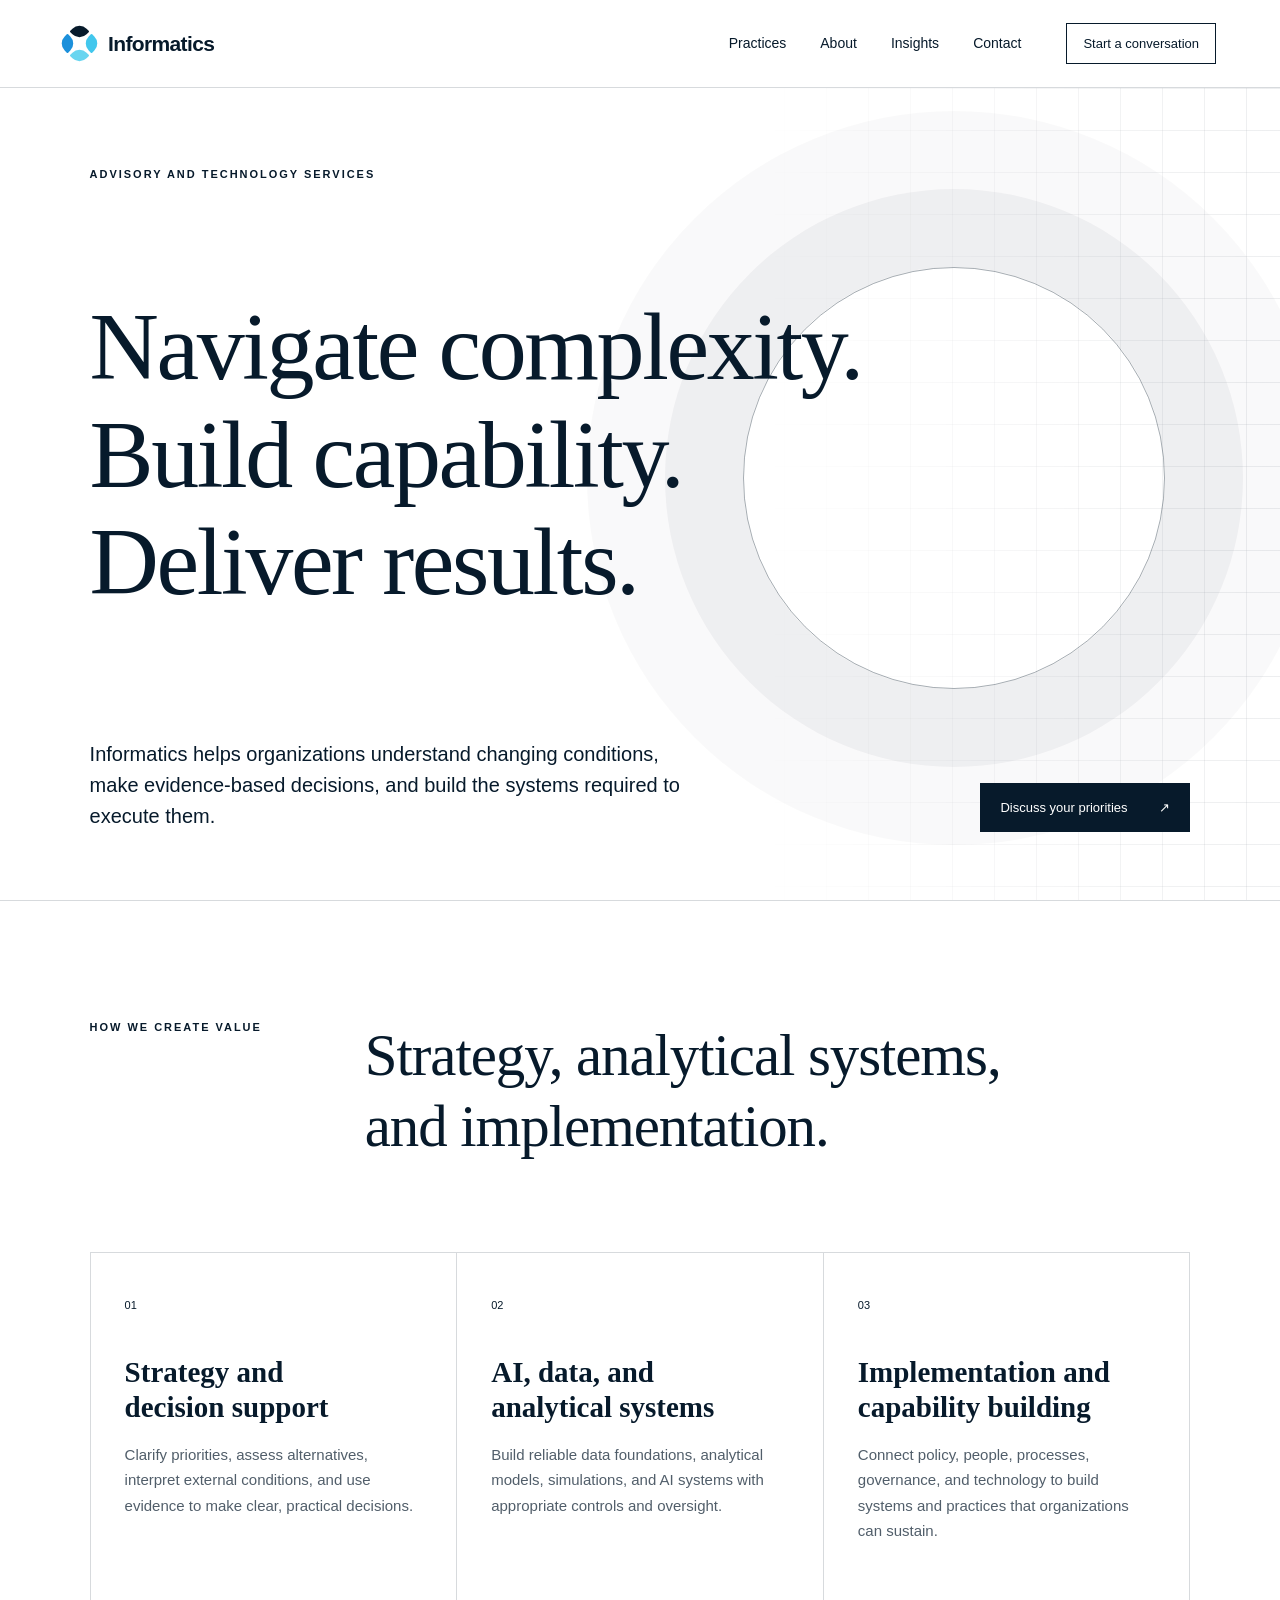
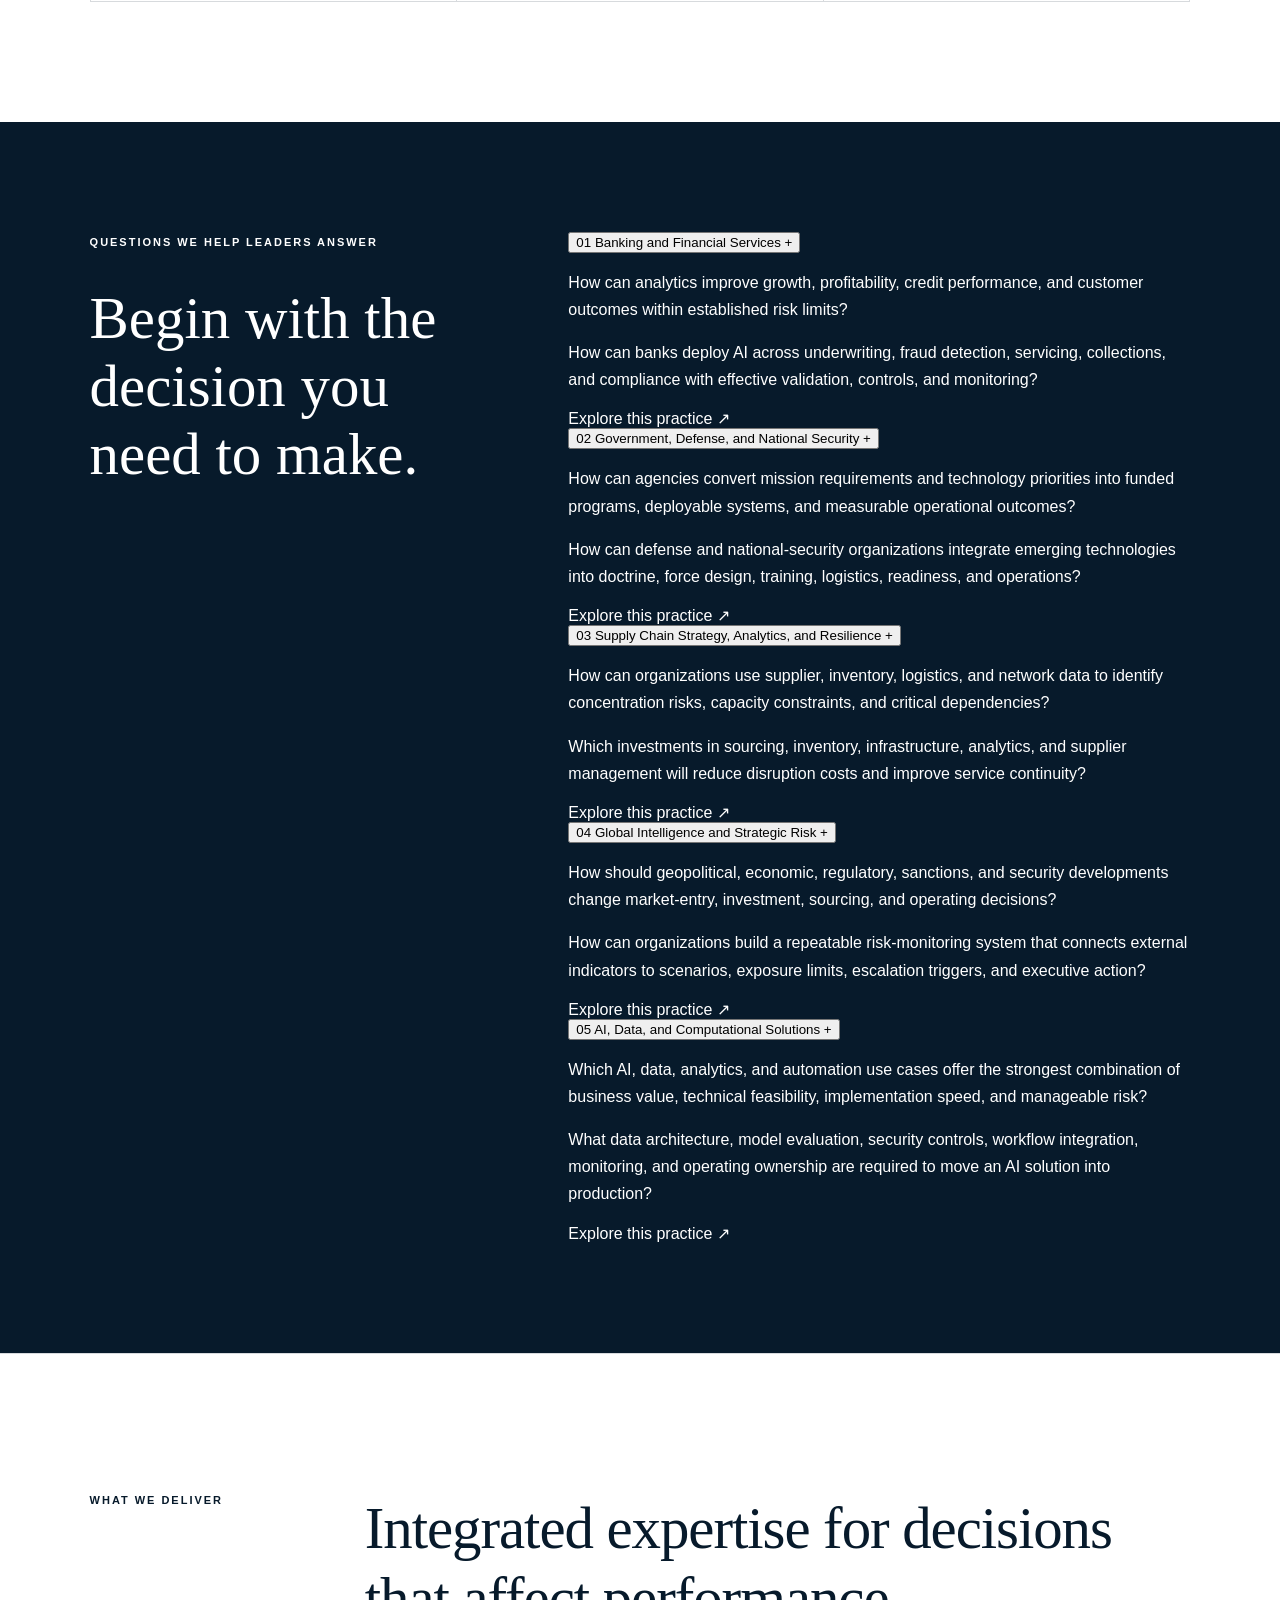
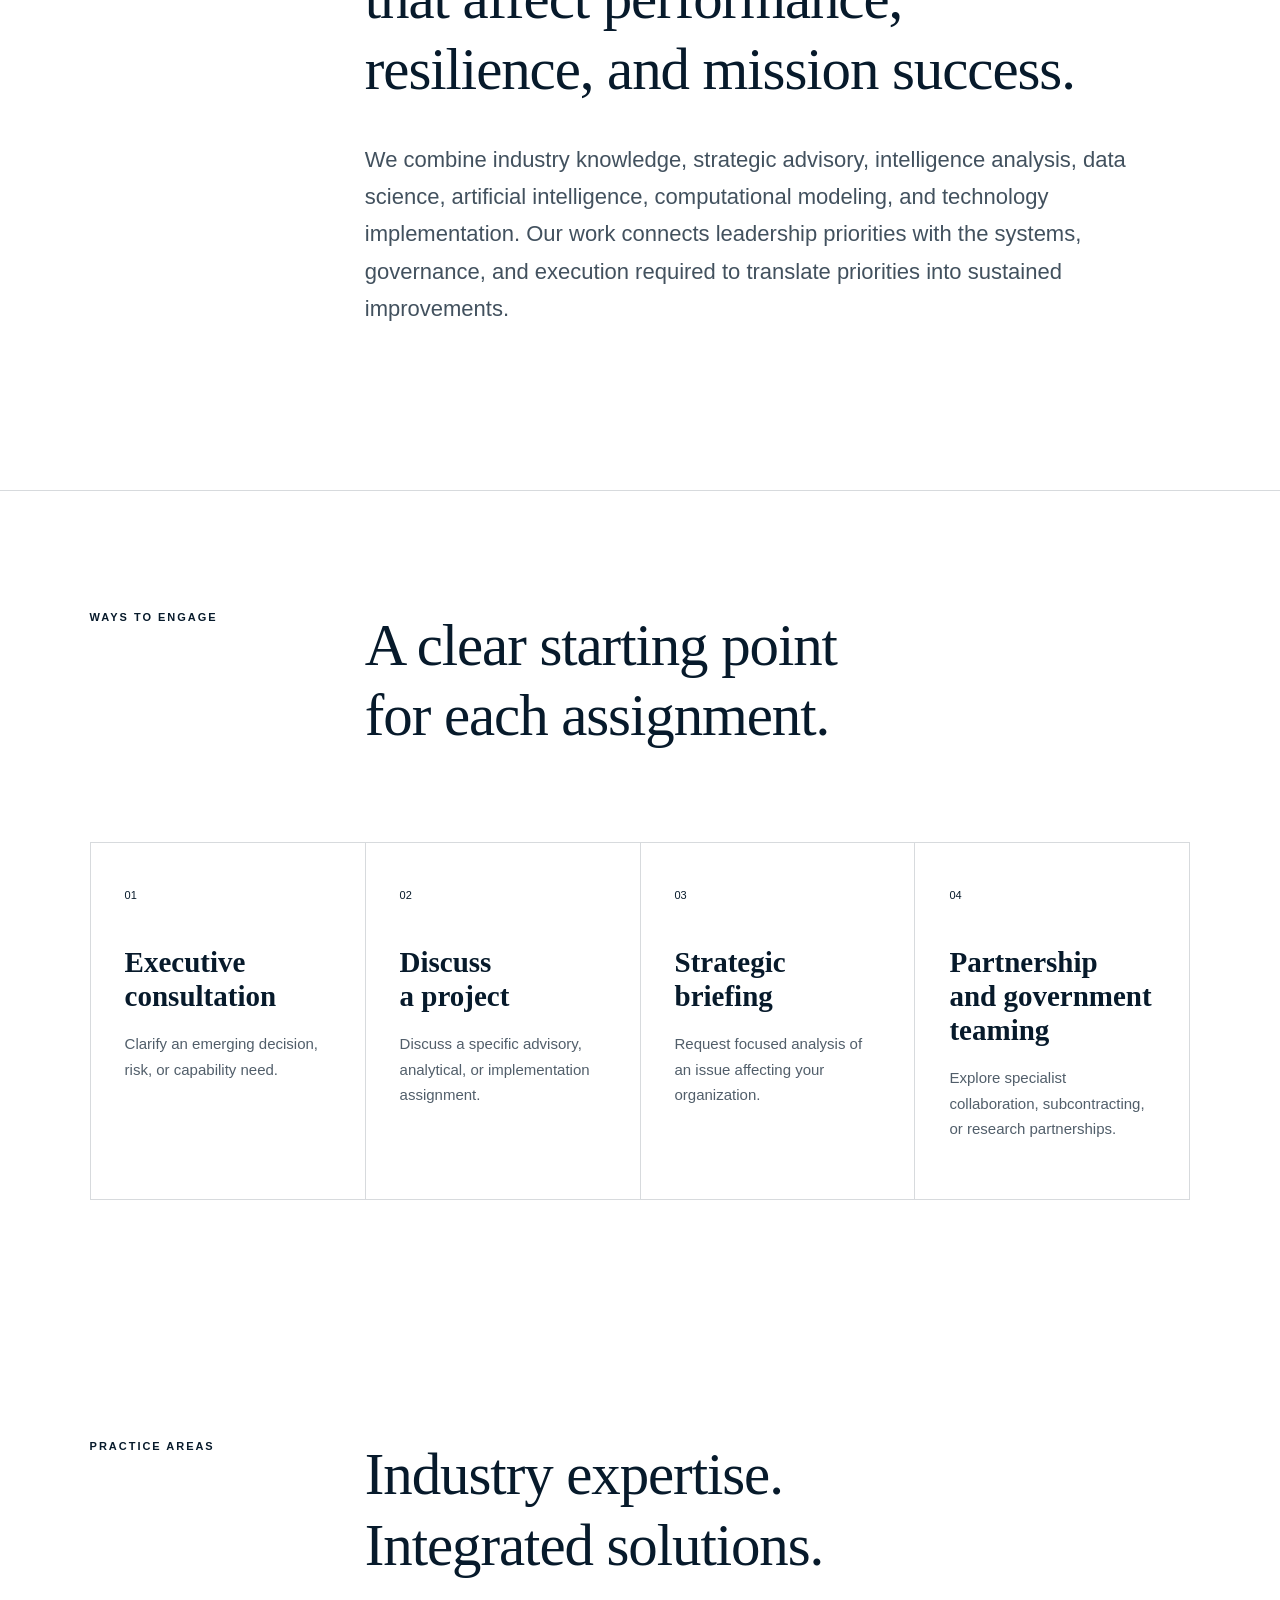
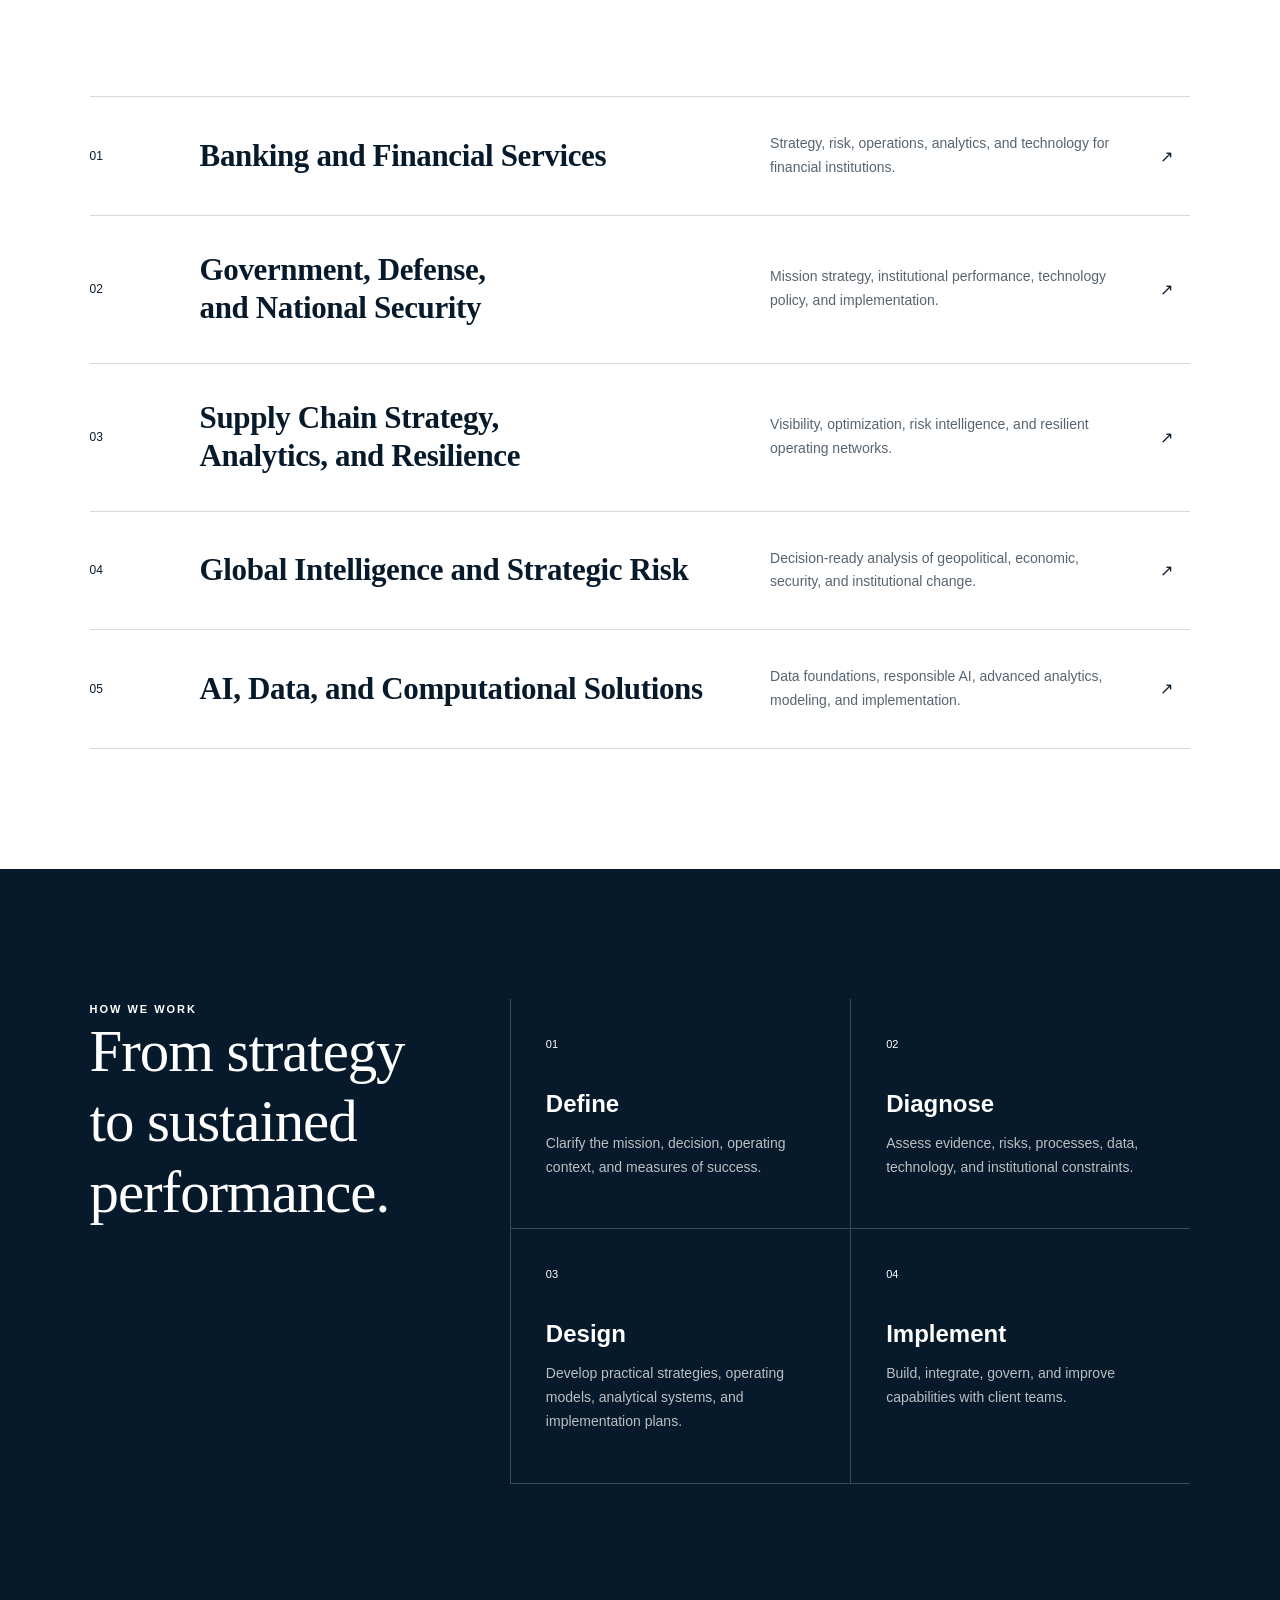
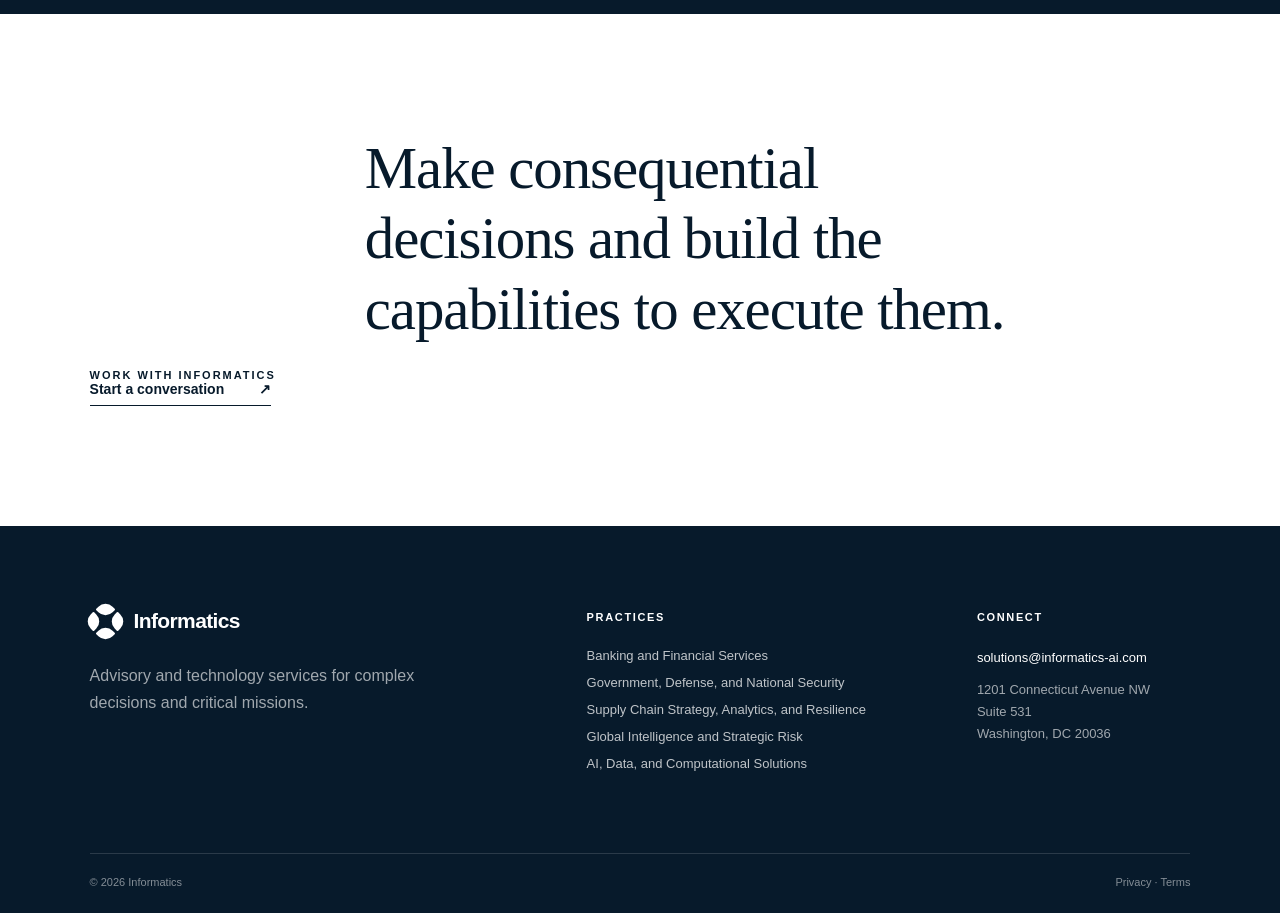
==== commit 693b4548: "Add interactive practice question cards" ====
--- a/index.html
+++ b/index.html
@@ -82,41 +82,66 @@
           <span class="section-label light">Questions we help leaders answer</span>
           <h2>Begin with the decision you need to make.</h2>
         </div>
-        <div class="question-groups">
-          <article>
-            <h3>Banking and Financial Services</h3>
-            <ul>
-              <li>How should a financial institution improve portfolio performance while managing risk and customer outcomes?</li>
-              <li>How should a regulated financial institution govern AI in underwriting, servicing, fraud, and compliance decisions?</li>
-            </ul>
-          </article>
-          <article>
-            <h3>Government, Defense, and National Security</h3>
-            <ul>
-              <li>How can a public institution translate technology policy into operational capability?</li>
-              <li>How should defense and national-security organizations adapt doctrine, operations, and institutions to new technologies?</li>
-            </ul>
-          </article>
-          <article>
-            <h3>Supply Chain Strategy, Analytics, and Resilience</h3>
-            <ul>
-              <li>Which suppliers, locations, and infrastructure dependencies create the greatest operational exposure?</li>
-              <li>Where should an organization invest to improve supply-chain visibility, continuity, and resilience?</li>
-            </ul>
-          </article>
-          <article>
-            <h3>Global Intelligence and Strategic Risk</h3>
-            <ul>
-              <li>Which geopolitical, economic, or security changes should alter strategy?</li>
-              <li>How should leaders assess country, market, sanctions, conflict, and policy risks before committing resources?</li>
-            </ul>
-          </article>
-          <article>
-            <h3>AI, Data, and Computational Solutions</h3>
-            <ul>
-              <li>Which AI, data, or analytical investments can improve a specific decision or operating process?</li>
-              <li>What data, controls, evaluation, and monitoring are required to move an AI system into production?</li>
-            </ul>
+        <div class="question-cards" data-question-cards>
+          <article class="question-card is-active">
+            <button class="question-card-toggle" type="button" aria-expanded="true">
+              <span class="question-card-number">01</span>
+              <span>Banking and Financial Services</span>
+              <span class="question-card-icon" aria-hidden="true">+</span>
+            </button>
+            <div class="question-card-content">
+              <p>How can analytics improve growth, profitability, credit performance, and customer outcomes within established risk limits?</p>
+              <p>How can banks deploy AI across underwriting, fraud detection, servicing, collections, and compliance with effective validation, controls, and monitoring?</p>
+              <a href="banking.html">Explore this practice <span aria-hidden="true">↗</span></a>
+            </div>
+          </article>
+          <article class="question-card">
+            <button class="question-card-toggle" type="button" aria-expanded="false">
+              <span class="question-card-number">02</span>
+              <span>Government, Defense, and National Security</span>
+              <span class="question-card-icon" aria-hidden="true">+</span>
+            </button>
+            <div class="question-card-content">
+              <p>How can agencies convert mission requirements and technology priorities into funded programs, deployable systems, and measurable operational outcomes?</p>
+              <p>How can defense and national-security organizations integrate emerging technologies into doctrine, force design, training, logistics, readiness, and operations?</p>
+              <a href="government-defense.html">Explore this practice <span aria-hidden="true">↗</span></a>
+            </div>
+          </article>
+          <article class="question-card">
+            <button class="question-card-toggle" type="button" aria-expanded="false">
+              <span class="question-card-number">03</span>
+              <span>Supply Chain Strategy, Analytics, and Resilience</span>
+              <span class="question-card-icon" aria-hidden="true">+</span>
+            </button>
+            <div class="question-card-content">
+              <p>How can organizations use supplier, inventory, logistics, and network data to identify concentration risks, capacity constraints, and critical dependencies?</p>
+              <p>Which investments in sourcing, inventory, infrastructure, analytics, and supplier management will reduce disruption costs and improve service continuity?</p>
+              <a href="supply-chain.html">Explore this practice <span aria-hidden="true">↗</span></a>
+            </div>
+          </article>
+          <article class="question-card">
+            <button class="question-card-toggle" type="button" aria-expanded="false">
+              <span class="question-card-number">04</span>
+              <span>Global Intelligence and Strategic Risk</span>
+              <span class="question-card-icon" aria-hidden="true">+</span>
+            </button>
+            <div class="question-card-content">
+              <p>How should geopolitical, economic, regulatory, sanctions, and security developments change market-entry, investment, sourcing, and operating decisions?</p>
+              <p>How can organizations build a repeatable risk-monitoring system that connects external indicators to scenarios, exposure limits, escalation triggers, and executive action?</p>
+              <a href="global-intelligence.html">Explore this practice <span aria-hidden="true">↗</span></a>
+            </div>
+          </article>
+          <article class="question-card">
+            <button class="question-card-toggle" type="button" aria-expanded="false">
+              <span class="question-card-number">05</span>
+              <span>AI, Data, and Computational Solutions</span>
+              <span class="question-card-icon" aria-hidden="true">+</span>
+            </button>
+            <div class="question-card-content">
+              <p>Which AI, data, analytics, and automation use cases offer the strongest combination of business value, technical feasibility, implementation speed, and manageable risk?</p>
+              <p>What data architecture, model evaluation, security controls, workflow integration, monitoring, and operating ownership are required to move an AI solution into production?</p>
+              <a href="ai-data.html">Explore this practice <span aria-hidden="true">↗</span></a>
+            </div>
           </article>
         </div>
       </section>
@@ -290,1114 +315,27 @@
         <span><a href="privacy.html">Privacy</a> · <a href="terms.html">Terms</a></span>
       </div>
     </footer>
+    <script>
+      (() => {
+        const group = document.querySelector("[data-question-cards]");
+        if (!group) return;
+        const cards = [...group.querySelectorAll(".question-card")];
+        const activate = (selected) => {
+          cards.forEach((card) => {
+            const active = card === selected;
+            card.classList.toggle("is-active", active);
+            card.querySelector(".question-card-toggle").setAttribute("aria-expanded", String(active));
+          });
+        };
+        cards.forEach((card) => {
+          const toggle = card.querySelector(".question-card-toggle");
+          toggle.addEventListener("click", () => activate(card));
+          toggle.addEventListener("focus", () => activate(card));
+          card.addEventListener("mouseenter", () => {
+            if (window.matchMedia("(hover: hover)").matches) activate(card);
+          });
+        });
+      })();
+    </script>
   </body>
-</html>
-/bin/bash: line 2: __SPLIT__: command not found
-:root {
-  --font-geist-sans: Arial, Helvetica, sans-serif;
-  --font-editorial: Georgia, serif;
-  --ink: #071a2b;
-  --blue: #071a2b;
-  --cyan: #42c7ed;
-  --paper: #ffffff;
-  --white: #ffffff;
-  --line: rgba(7, 26, 43, 0.16);
-}
-
-* {
-  box-sizing: border-box;
-}
-html {
-  scroll-behavior: smooth;
-}
-body {
-  margin: 0;
-  background: var(--paper);
-  color: var(--ink);
-  font-family: var(--font-geist-sans), Arial, sans-serif;
-}
-a {
-  color: inherit;
-  text-decoration: none;
-}
-p {
-  line-height: 1.7;
-}
-::selection {
-  background: var(--cyan);
-  color: var(--ink);
-}
-
-.header {
-  height: 88px;
-  display: flex;
-  align-items: center;
-  padding: 0 clamp(24px, 5vw, 78px);
-  border-bottom: 1px solid var(--line);
-  background: rgba(255, 255, 255, 0.94);
-  position: sticky;
-  top: 0;
-  z-index: 20;
-  backdrop-filter: blur(12px);
-}
-
-.brand {
-  display: flex;
-  align-items: center;
-  gap: 13px;
-  font-size: 21px;
-  font-weight: 650;
-  letter-spacing: -0.03em;
-}
-.mark {
-  width: 31px;
-  height: 31px;
-  position: relative;
-  display: inline-block;
-  transform: rotate(45deg);
-}
-.mark:before,
-.mark:after,
-.mark i,
-.mark b {
-  content: "";
-  position: absolute;
-  width: 14px;
-  height: 14px;
-  background: var(--blue);
-  border-radius: 10px 1px;
-}
-.mark:before {
-  top: 0;
-  left: 0;
-}
-.mark:after {
-  right: 0;
-  top: 0;
-  background: var(--cyan);
-  transform: rotate(90deg);
-}
-.mark i {
-  bottom: 0;
-  left: 0;
-  background: #1c90db;
-  transform: rotate(270deg);
-}
-.mark b {
-  bottom: 0;
-  right: 0;
-  background: #68d5f0;
-  transform: rotate(180deg);
-}
-
-.brand-light {
-  color: #ffffff;
-}
-.brand-light .mark:before,
-.brand-light .mark:after,
-.brand-light .mark i,
-.brand-light .mark b {
-  background: #ffffff;
-}
-
-.header nav {
-  display: flex;
-  gap: 34px;
-  margin-left: auto;
-  margin-right: 45px;
-  font-size: 14px;
-}
-.header nav a {
-  padding: 12px 0;
-  border-bottom: 1px solid transparent;
-}
-.header nav a:hover {
-  border-color: var(--ink);
-}
-.header-cta {
-  font-size: 13px;
-  border: 1px solid var(--ink);
-  padding: 12px 16px;
-}
-.header-cta:hover {
-  background: var(--ink);
-  color: white;
-}
-
-.hero {
-  min-height: calc(100vh - 88px);
-  padding: 80px clamp(24px, 7vw, 112px) 68px;
-  display: flex;
-  flex-direction: column;
-  justify-content: space-between;
-  position: relative;
-  overflow: hidden;
-}
-.hero-grid {
-  position: absolute;
-  inset: 0 0 0 58%;
-  background-image:
-    linear-gradient(var(--line) 1px, transparent 1px),
-    linear-gradient(90deg, var(--line) 1px, transparent 1px);
-  background-size: 42px 42px;
-  mask-image: linear-gradient(to right, transparent, black);
-  opacity: 0.45;
-}
-.hero:after {
-  content: "";
-  position: absolute;
-  width: 420px;
-  height: 420px;
-  right: 9%;
-  top: 22%;
-  border: 1px solid rgba(7, 26, 43, 0.36);
-  border-radius: 50%;
-  box-shadow:
-    0 0 0 78px rgba(7, 26, 43, 0.045),
-    0 0 0 156px rgba(7, 26, 43, 0.025);
-}
-.eyebrow,
-.section-label {
-  text-transform: uppercase;
-  letter-spacing: 0.18em;
-  font-size: 11px;
-  font-weight: 700;
-}
-.hero h1 {
-  font-family: var(--font-editorial), Georgia, serif;
-  font-size: clamp(64px, 9vw, 136px);
-  font-weight: 500;
-  letter-spacing: -0.045em;
-  line-height: 0.94;
-  margin: 42px 0 50px;
-  position: relative;
-  z-index: 2;
-  max-width: 1200px;
-}
-.hero h1 em {
-  color: var(--ink);
-  font-style: normal;
-}
-.hero-bottom {
-  display: flex;
-  justify-content: space-between;
-  align-items: flex-end;
-  position: relative;
-  z-index: 2;
-}
-.hero-bottom p {
-  max-width: 600px;
-  font-size: 20px;
-  line-height: 1.55;
-  margin: 0;
-}
-.button {
-  display: inline-flex;
-  gap: 30px;
-  align-items: center;
-  background: var(--ink);
-  color: white;
-  padding: 17px 20px;
-  font-size: 13px;
-  min-width: 210px;
-  justify-content: space-between;
-}
-.button:hover {
-  opacity: 0.86;
-}
-
-.positioning {
-  padding: 140px clamp(24px, 7vw, 112px);
-  display: grid;
-  grid-template-columns: 1fr 3fr;
-  border-top: 1px solid var(--line);
-}
-.positioning > div:last-child {
-  max-width: 980px;
-}
-.positioning h2,
-.section-intro h2,
-.method h2,
-.cta-band h2,
-.outcomes h2,
-.related h2,
-.prose-section h2 {
-  font-family: var(--font-editorial), Georgia, serif;
-  font-size: clamp(40px, 4.6vw, 66px);
-  font-weight: 500;
-  line-height: 1.14;
-  letter-spacing: -0.028em;
-  margin: 0 0 35px;
-}
-.positioning p {
-  font-size: 22px;
-  max-width: 850px;
-  color: rgba(7, 26, 43, 0.76);
-}
-
-.service-families,
-.engagement-routes,
-.insight-publications {
-  padding: 120px clamp(24px, 7vw, 112px);
-  border-top: 1px solid var(--line);
-}
-.section-intro.compact {
-  margin-bottom: 55px;
-}
-.three-card-grid,
-.four-card-grid {
-  display: grid;
-  border-top: 1px solid var(--line);
-  border-left: 1px solid var(--line);
-}
-.three-card-grid { grid-template-columns: repeat(3, 1fr); }
-.four-card-grid { grid-template-columns: repeat(4, 1fr); }
-.three-card-grid article,
-.four-card-grid a,
-.publication-card {
-  padding: 42px 34px;
-  border-right: 1px solid var(--line);
-  border-bottom: 1px solid var(--line);
-}
-.three-card-grid span,
-.four-card-grid span,
-.publication-card > span {
-  font-size: 11px;
-}
-.three-card-grid h3,
-.four-card-grid h3,
-.publication-card h3 {
-  font-family: var(--font-editorial), Georgia, serif;
-  font-size: 29px;
-  line-height: 1.18;
-  margin: 42px 0 18px;
-}
-.three-card-grid p,
-.four-card-grid p,
-.publication-card p {
-  color: rgba(7, 26, 43, 0.7);
-  font-size: 15px;
-}
-.four-card-grid a:hover,
-.publication-card:hover {
-  background: rgba(7, 26, 43, 0.035);
-}
-.decision-questions {
-  padding: 110px clamp(24px, 7vw, 112px);
-  background: var(--ink);
-  color: white;
-  display: grid;
-  grid-template-columns: 1fr 1.6fr;
-  gap: 90px;
-}
-.decision-questions h2 {
-  font-family: var(--font-editorial), Georgia, serif;
-  font-size: clamp(40px, 4.6vw, 66px);
-  font-weight: 500;
-  line-height: 1.16;
-  margin: 35px 0 0;
-}
-.decision-questions ul {
-  margin: 0;
-  padding: 0;
-  list-style: none;
-}
-.decision-questions li {
-  font-family: var(--font-editorial), Georgia, serif;
-  font-size: 23px;
-  line-height: 1.35;
-  padding: 22px 0;
-  border-bottom: 1px solid rgba(255,255,255,.2);
-}
-.decision-questions li::before {
-  content: "+";
-  margin-right: 16px;
-}
-.question-groups {
-  border-top: 1px solid rgba(255,255,255,.2);
-}
-.question-groups article {
-  padding: 28px 0 12px;
-  border-bottom: 1px solid rgba(255,255,255,.2);
-}
-.question-groups h3 {
-  margin: 0 0 8px;
-  font-size: 12px;
-  line-height: 1.4;
-  text-transform: uppercase;
-  letter-spacing: .12em;
-  color: rgba(255,255,255,.72);
-}
-.question-groups li {
-  border-bottom: 0;
-  padding: 9px 0;
-  font-size: 20px;
-}
-.publication-grid {
-  display: grid;
-  grid-template-columns: repeat(3, 1fr);
-  border-top: 1px solid var(--line);
-  border-left: 1px solid var(--line);
-}
-.publication-card small {
-  display: block;
-  margin-top: 28px;
-  text-transform: uppercase;
-  letter-spacing: .12em;
-  font-size: 10px;
-}
-.legal-page {
-  padding: 100px clamp(24px, 7vw, 112px) 130px;
-  max-width: 1050px;
-}
-.legal-page h1 {
-  font-family: var(--font-editorial), Georgia, serif;
-  font-size: clamp(52px, 7vw, 88px);
-  font-weight: 500;
-}
-.legal-page h2 { margin-top: 48px; }
-.legal-page p,
-.legal-page li { color: rgba(7, 26, 43, 0.76); line-height: 1.7; }
-
-.practice-section {
-  background: white;
-  padding: 120px clamp(24px, 7vw, 112px);
-}
-.section-intro {
-  display: grid;
-  grid-template-columns: 1fr 3fr;
-  margin-bottom: 80px;
-}
-.practice-list {
-  border-top: 1px solid var(--line);
-}
-.practice-row {
-  display: grid;
-  grid-template-columns: 80px 1.5fr 1fr 30px;
-  gap: 30px;
-  align-items: center;
-  padding: 35px 0;
-  border-bottom: 1px solid var(--line);
-  transition:
-    padding 0.25s,
-    background 0.25s;
-}
-.practice-row:hover {
-  padding-left: 18px;
-  background: rgba(7, 26, 43, 0.035);
-}
-.practice-num {
-  font-size: 12px;
-  color: var(--ink);
-}
-.practice-row h3 {
-  font-family: var(--font-editorial), Georgia, serif;
-  font-size: 31px;
-  line-height: 1.18;
-  letter-spacing: -0.018em;
-  margin: 0;
-  font-weight: 600;
-}
-.practice-row p {
-  font-size: 14px;
-  color: rgba(7, 26, 43, 0.68);
-  margin: 0;
-}
-
-.method {
-  background: var(--ink);
-  color: white;
-  padding: 130px clamp(24px, 7vw, 112px);
-  display: grid;
-  grid-template-columns: 1fr 2fr;
-  gap: 80px;
-}
-.light {
-  color: #ffffff;
-}
-.method-steps {
-  display: grid;
-  grid-template-columns: 1fr 1fr;
-}
-.method-steps article {
-  padding: 35px;
-  border-left: 1px solid rgba(255, 255, 255, 0.2);
-  border-bottom: 1px solid rgba(255, 255, 255, 0.2);
-  min-height: 220px;
-}
-.method-steps span {
-  color: #ffffff;
-  font-size: 11px;
-}
-.method-steps h3 {
-  font-size: 24px;
-  margin: 38px 0 12px;
-}
-.method-steps p {
-  color: rgba(255, 255, 255, 0.72);
-  font-size: 14px;
-}
-.cta-band {
-  padding: 120px clamp(24px, 7vw, 112px);
-  display: grid;
-  grid-template-columns: 1fr 3fr;
-  align-items: end;
-}
-.cta-band h2 {
-  max-width: 850px;
-}
-.text-link {
-  font-size: 14px;
-  font-weight: 650;
-  border-bottom: 1px solid;
-  padding-bottom: 8px;
-  display: inline-flex;
-  justify-content: space-between;
-  gap: 35px;
-  width: max-content;
-}
-.text-link:hover {
-  opacity: 0.68;
-}
-
-.page-hero {
-  min-height: 650px;
-  padding: 100px clamp(24px, 7vw, 112px);
-  display: grid;
-  grid-template-columns: 1fr 5fr;
-  background: #ffffff;
-}
-.page-number {
-  font-size: 13px;
-  color: var(--ink);
-}
-.page-hero h1 {
-  font-family: var(--font-editorial), Georgia, serif;
-  font-size: clamp(54px, 7vw, 104px);
-  font-weight: 500;
-  line-height: 1.02;
-  letter-spacing: -0.04em;
-  max-width: 1100px;
-  margin: 52px 0 40px;
-  overflow-wrap: normal;
-}
-.page-hero p {
-  font-size: 20px;
-  max-width: 820px;
-  color: rgba(7, 26, 43, 0.76);
-}
-.page-hero.simple h1 {
-  font-size: clamp(52px, 6.2vw, 88px);
-  line-height: 1.04;
-}
-
-.capabilities {
-  padding: 120px clamp(24px, 7vw, 112px);
-  background: white;
-  display: grid;
-  grid-template-columns: 1fr 5fr;
-}
-.capability-grid {
-  display: grid;
-  grid-template-columns: 1fr 1fr;
-}
-.capability-grid article {
-  padding: 45px 50px 55px 0;
-  border-top: 1px solid var(--line);
-  margin-right: 45px;
-}
-.capability-grid article > span {
-  font-size: 11px;
-  color: var(--ink);
-}
-.capability-grid h2 {
-  font-family: var(--font-editorial), Georgia, serif;
-  font-size: 36px;
-  line-height: 1.16;
-  letter-spacing: -0.018em;
-  margin: 30px 0 15px;
-}
-.capability-grid p {
-  color: rgba(7, 26, 43, 0.7);
-}
-.outcomes {
-  padding: 110px clamp(24px, 7vw, 112px);
-  background: var(--ink);
-  color: white;
-  display: grid;
-  grid-template-columns: 1fr 1fr;
-  gap: 100px;
-}
-.outcomes ul {
-  list-style: none;
-  margin: 0;
-  padding: 0;
-}
-.outcomes li {
-  font-family: var(--font-editorial), Georgia, serif;
-  font-size: 27px;
-  padding: 22px 0;
-  border-bottom: 1px solid rgba(255, 255, 255, 0.2);
-}
-.outcomes li:before {
-  content: "+";
-  color: #ffffff;
-  margin-right: 20px;
-}
-.related {
-  padding: 120px clamp(24px, 7vw, 112px);
-  max-width: 1200px;
-}
-.related p {
-  font-size: 20px;
-  max-width: 760px;
-  color: rgba(7, 26, 43, 0.7);
-  margin-bottom: 40px;
-}
-
-.prose-section {
-  padding: 120px clamp(24px, 7vw, 112px);
-  display: grid;
-  grid-template-columns: 1fr 4fr;
-}
-.prose-section > div {
-  max-width: 950px;
-}
-.prose-section p {
-  font-size: 19px;
-  color: rgba(7, 26, 43, 0.74);
-}
-.prose-section.alt {
-  background: white;
-}
-.principles {
-  background: var(--ink);
-  color: white;
-  padding: 110px clamp(24px, 7vw, 112px);
-  display: grid;
-  grid-template-columns: 1fr 4fr;
-}
-.principles > div {
-  display: grid;
-  grid-template-columns: repeat(3, 1fr);
-}
-.principles article {
-  padding: 32px 20px;
-  border-left: 1px solid rgba(255, 255, 255, 0.2);
-}
-.principles article span {
-  font-size: 11px;
-  color: #ffffff;
-}
-.principles h3 {
-  font-size: 18px;
-  margin-top: 45px;
-}
-
-.insight-grid {
-  padding: 120px clamp(24px, 7vw, 112px);
-  display: grid;
-  grid-template-columns: 1fr 1fr;
-  gap: 1px;
-  background: var(--line);
-}
-.insight-grid article {
-  background: var(--paper);
-  padding: 65px;
-}
-.insight-grid article > span {
-  font-size: 10px;
-  text-transform: uppercase;
-  letter-spacing: 0.14em;
-  color: var(--ink);
-}
-.insight-grid h2 {
-  font-family: var(--font-editorial), Georgia, serif;
-  font-size: 38px;
-  line-height: 1.16;
-  letter-spacing: -0.018em;
-  margin: 42px 0 20px;
-}
-.insight-grid p {
-  color: rgba(7, 26, 43, 0.7);
-  min-height: 85px;
-}
-.insight-grid a {
-  font-size: 13px;
-  border-bottom: 1px solid;
-  padding-bottom: 6px;
-}
-
-.contact-page {
-  min-height: 750px;
-  display: grid;
-  grid-template-columns: 2fr 1fr;
-  padding: 100px clamp(24px, 7vw, 112px);
-  gap: 120px;
-}
-.contact-page h1 {
-  font-family: var(--font-editorial), Georgia, serif;
-  font-size: clamp(58px, 7.5vw, 108px);
-  line-height: 1;
-  letter-spacing: -0.04em;
-  margin: 60px 0 42px;
-}
-.contact-page > div > p {
-  font-size: 20px;
-  max-width: 720px;
-  margin-bottom: 45px;
-}
-.contact-page aside {
-  border-left: 1px solid var(--line);
-  padding: 25px 0 0 45px;
-}
-.contact-page aside p {
-  margin: 25px 0 40px;
-  color: rgba(7, 26, 43, 0.72);
-}
-.contact-page hr {
-  border: 0;
-  border-top: 1px solid var(--line);
-  margin: 45px 0;
-}
-.contact-options {
-  margin-top: 42px;
-  border-top: 1px solid var(--line);
-}
-.contact-options a {
-  display: flex;
-  justify-content: space-between;
-  padding: 18px 0;
-  border-bottom: 1px solid var(--line);
-  font-weight: 650;
-}
-.contact-options a:hover { padding-left: 10px; }
-
-.footer {
-  background: var(--ink);
-  color: white;
-  padding: 80px clamp(24px, 7vw, 112px) 25px;
-}
-.footer-main {
-  display: grid;
-  grid-template-columns: 2fr 1.5fr 1fr;
-  gap: 70px;
-}
-.brand-light {
-  margin-bottom: 25px;
-}
-.footer-main > div:first-child p {
-  color: rgba(255, 255, 255, 0.62);
-  max-width: 330px;
-}
-.footer h3 {
-  font-size: 11px;
-  text-transform: uppercase;
-  letter-spacing: 0.15em;
-  color: #ffffff;
-  margin: 5px 0 25px;
-}
-.footer-main > div:nth-child(2) a {
-  display: block;
-  font-size: 13px;
-  color: rgba(255, 255, 255, 0.74);
-  margin: 12px 0;
-}
-.footer-main > div:last-child a {
-  font-size: 13px;
-}
-.footer-main > div:last-child p {
-  font-size: 13px;
-  color: rgba(255, 255, 255, 0.62);
-}
-.footer-base {
-  display: flex;
-  justify-content: space-between;
-  border-top: 1px solid rgba(255, 255, 255, 0.14);
-  margin-top: 70px;
-  padding-top: 22px;
-  color: rgba(255, 255, 255, 0.5);
-  font-size: 11px;
-}
-
-@media (max-width: 900px) {
-  .header {
-    height: 72px;
-  }
-  .header nav {
-    display: none;
-  }
-  .header-cta {
-    margin-left: auto;
-  }
-  .hero {
-    min-height: 760px;
-    padding-top: 60px;
-  }
-  .hero h1 {
-    font-size: 64px;
-    line-height: 0.98;
-    letter-spacing: -0.035em;
-  }
-  .hero-bottom {
-    display: block;
-  }
-  .hero-bottom p {
-    font-size: 18px;
-    margin-bottom: 35px;
-  }
-  .positioning,
-  .section-intro,
-  .method,
-  .cta-band,
-  .page-hero,
-  .capabilities,
-  .outcomes,
-  .prose-section,
-  .principles,
-  .decision-questions {
-    grid-template-columns: 1fr;
-  }
-  .three-card-grid,
-  .four-card-grid,
-  .publication-grid { grid-template-columns: 1fr; }
-  .section-label {
-    margin-bottom: 30px;
-  }
-  .practice-row {
-    grid-template-columns: 40px 1fr 25px;
-  }
-  .practice-row p {
-    display: none;
-  }
-  .method-steps {
-    margin-top: 30px;
-  }
-  .page-hero {
-    min-height: 600px;
-  }
-  .page-hero h1 {
-    font-size: 58px;
-    line-height: 1.04;
-    letter-spacing: -0.032em;
-  }
-  .capability-grid {
-    grid-template-columns: 1fr;
-  }
-  .outcomes {
-    gap: 40px;
-  }
-  .principles > div {
-    grid-template-columns: 1fr 1fr;
-  }
-  .insight-grid {
-    grid-template-columns: 1fr;
-  }
-  .service-families,
-  .engagement-routes,
-  .insight-publications { padding-top: 80px; padding-bottom: 80px; }
-  .contact-page {
-    grid-template-columns: 1fr;
-    gap: 60px;
-  }
-  .contact-page aside {
-    border-left: 0;
-    border-top: 1px solid var(--line);
-    padding: 40px 0;
-  }
-  .footer-main {
-    grid-template-columns: 1fr;
-  }
-  .footer-main > div:nth-child(2) {
-    display: none;
-  }
-}
-
-@media (max-width: 560px) {
-  .header-cta {
-    display: none;
-  }
-  .hero h1 {
-    font-size: 48px;
-    line-height: 1.04;
-    letter-spacing: -0.026em;
-  }
-  .hero:after {
-    right: -60%;
-    top: 25%;
-  }
-  .positioning,
-  .practice-section,
-  .method,
-  .cta-band,
-  .capabilities,
-  .outcomes,
-  .related,
-  .prose-section,
-  .principles,
-  .insight-grid {
-    padding-top: 80px;
-    padding-bottom: 80px;
-  }
-  .practice-row h3 {
-    font-size: 26px;
-  }
-  .method-steps {
-    grid-template-columns: 1fr;
-  }
-  .page-hero h1 {
-    font-size: 44px;
-    line-height: 1.06;
-    letter-spacing: -0.026em;
-  }
-  .capability-grid h2 {
-    font-size: 32px;
-  }
-  .principles > div {
-    grid-template-columns: 1fr;
-  }
-  .contact-page h1 {
-    font-size: 52px;
-    line-height: 1.04;
-    letter-spacing: -0.028em;
-  }
-  .footer-base {
-    display: block;
-  }
-  .footer-base span {
-    display: block;
-    margin-top: 8px;
-  }
-}
-
-/* Final headline system: generous spacing and cache-busted in v4 */
-.hero h1 {
-  font-size: clamp(58px, 7.5vw, 116px);
-  line-height: 1.12;
-  letter-spacing: -0.025em;
-  margin: 48px 0 58px;
-  max-width: 1280px;
-}
-.page-hero h1 {
-  font-size: clamp(50px, 6vw, 86px);
-  line-height: 1.14;
-  letter-spacing: -0.025em;
-}
-.page-hero.simple h1 {
-  font-size: clamp(48px, 5.5vw, 78px);
-  line-height: 1.16;
-}
-.positioning h2,
-.section-intro h2,
-.method h2,
-.cta-band h2,
-.outcomes h2,
-.related h2,
-.prose-section h2,
-.contact-section h2 {
-  line-height: 1.2;
-  letter-spacing: -0.018em;
-}
-.practice-row h3,
-.capability-grid h2,
-.theme-grid h2,
-.insight-grid h2 {
-  line-height: 1.24;
-  letter-spacing: -0.012em;
-}
-@media (max-width: 900px) {
-  .hero h1 { font-size: 58px; line-height: 1.14; }
-  .page-hero h1 { font-size: 52px; line-height: 1.16; }
-}
-@media (max-width: 560px) {
-  .hero h1 { font-size: 43px; line-height: 1.18; letter-spacing: -0.015em; }
-  .page-hero h1,
-  .page-hero.simple h1 { font-size: 40px; line-height: 1.2; letter-spacing: -0.015em; }
-}
-
-/* Typography and content safeguards */
-h1,
-h2,
-h3 {
-  overflow-wrap: normal;
-  word-break: normal;
-  hyphens: none;
-  text-wrap: balance;
-}
-
-p,
-li {
-  overflow-wrap: break-word;
-}
-
-.hero h1 br {
-  display: block;
-}
-
-.insight-themes {
-  padding: 120px clamp(24px, 7vw, 112px);
-}
-
-.insight-themes > .section-label {
-  display: block;
-  margin-bottom: 45px;
-}
-
-.theme-grid {
-  display: grid;
-  grid-template-columns: 1fr 1fr;
-  gap: 1px;
-  background: var(--line);
-}
-
-.theme-grid article {
-  background: var(--paper);
-  padding: 55px;
-}
-
-.theme-grid article > span {
-  font-size: 10px;
-  text-transform: uppercase;
-  letter-spacing: 0.14em;
-  color: var(--ink);
-}
-
-.theme-grid h2 {
-  font-family: var(--font-editorial), Georgia, serif;
-  font-size: 36px;
-  line-height: 1.16;
-  letter-spacing: -0.018em;
-  margin: 38px 0 18px;
-}
-
-.theme-grid p {
-  color: rgba(7, 26, 43, 0.7);
-  line-height: 1.7;
-}
-
-.contact-section {
-  min-height: 700px;
-  display: grid;
-  grid-template-columns: 1.7fr 1fr;
-  padding: 110px clamp(24px, 7vw, 112px);
-  gap: 100px;
-  align-items: start;
-}
-
-.contact-section h2 {
-  font-family: var(--font-editorial), Georgia, serif;
-  font-size: clamp(42px, 4.8vw, 68px);
-  font-weight: 500;
-  line-height: 1.14;
-  letter-spacing: -0.028em;
-  margin: 32px 0;
-}
-
-.contact-section > div > p {
-  font-size: 18px;
-  line-height: 1.75;
-  max-width: 760px;
-  color: rgba(7, 26, 43, 0.74);
-}
-
-.contact-card {
-  background: var(--ink);
-  color: white;
-  padding: 48px 42px;
-}
-
-.contact-card .contact-email {
-  display: block;
-  color: white;
-  font-family: var(--font-editorial), Georgia, serif;
-  font-size: clamp(24px, 2.5vw, 36px);
-  line-height: 1.2;
-  margin: 45px 0 36px;
-  overflow-wrap: anywhere;
-}
-
-.contact-card p {
-  color: rgba(255, 255, 255, 0.8);
-  line-height: 1.7;
-}
-
-@media (max-width: 900px) {
-  .insight-themes {
-    padding-top: 90px;
-    padding-bottom: 90px;
-  }
-  .theme-grid {
-    grid-template-columns: 1fr;
-  }
-  .contact-section {
-    grid-template-columns: 1fr;
-    gap: 55px;
-    padding-top: 90px;
-    padding-bottom: 90px;
-  }
-}
-
-@media (max-width: 560px) {
-  .insight-themes {
-    padding-top: 72px;
-    padding-bottom: 72px;
-  }
-  .theme-grid article {
-    padding: 38px 28px;
-  }
-  .theme-grid h2 {
-    font-size: 30px;
-  }
-  .contact-section {
-    padding-top: 72px;
-    padding-bottom: 72px;
-  }
-  .contact-card {
-    padding: 38px 28px;
-  }
-}
-
-/* Final headline system. These rules remain last to prevent overlap. */
-.hero h1 {
-  font-size: clamp(58px, 7.5vw, 116px);
-  line-height: 1.12;
-  letter-spacing: -0.025em;
-  margin: 48px 0 58px;
-  max-width: 1280px;
-}
-.page-hero h1 {
-  font-size: clamp(50px, 6vw, 86px);
-  line-height: 1.14;
-  letter-spacing: -0.025em;
-}
-.page-hero.simple h1 {
-  font-size: clamp(48px, 5.5vw, 78px);
-  line-height: 1.16;
-}
-.positioning h2,
-.section-intro h2,
-.method h2,
-.cta-band h2,
-.outcomes h2,
-.related h2,
-.prose-section h2,
-.contact-section h2 {
-  line-height: 1.2;
-  letter-spacing: -0.018em;
-}
-.practice-row h3,
-.capability-grid h2,
-.theme-grid h2,
-.insight-grid h2 {
-  line-height: 1.24;
-  letter-spacing: -0.012em;
-}
-@media (max-width: 900px) {
-  .hero h1 { font-size: 58px; line-height: 1.14; }
-  .page-hero h1 { font-size: 52px; line-height: 1.16; }
-}
-@media (max-width: 560px) {
-  .hero h1 { font-size: 43px; line-height: 1.18; letter-spacing: -0.015em; }
-  .page-hero h1,
-  .page-hero.simple h1 { font-size: 40px; line-height: 1.2; letter-spacing: -0.015em; }
-}
+</html>
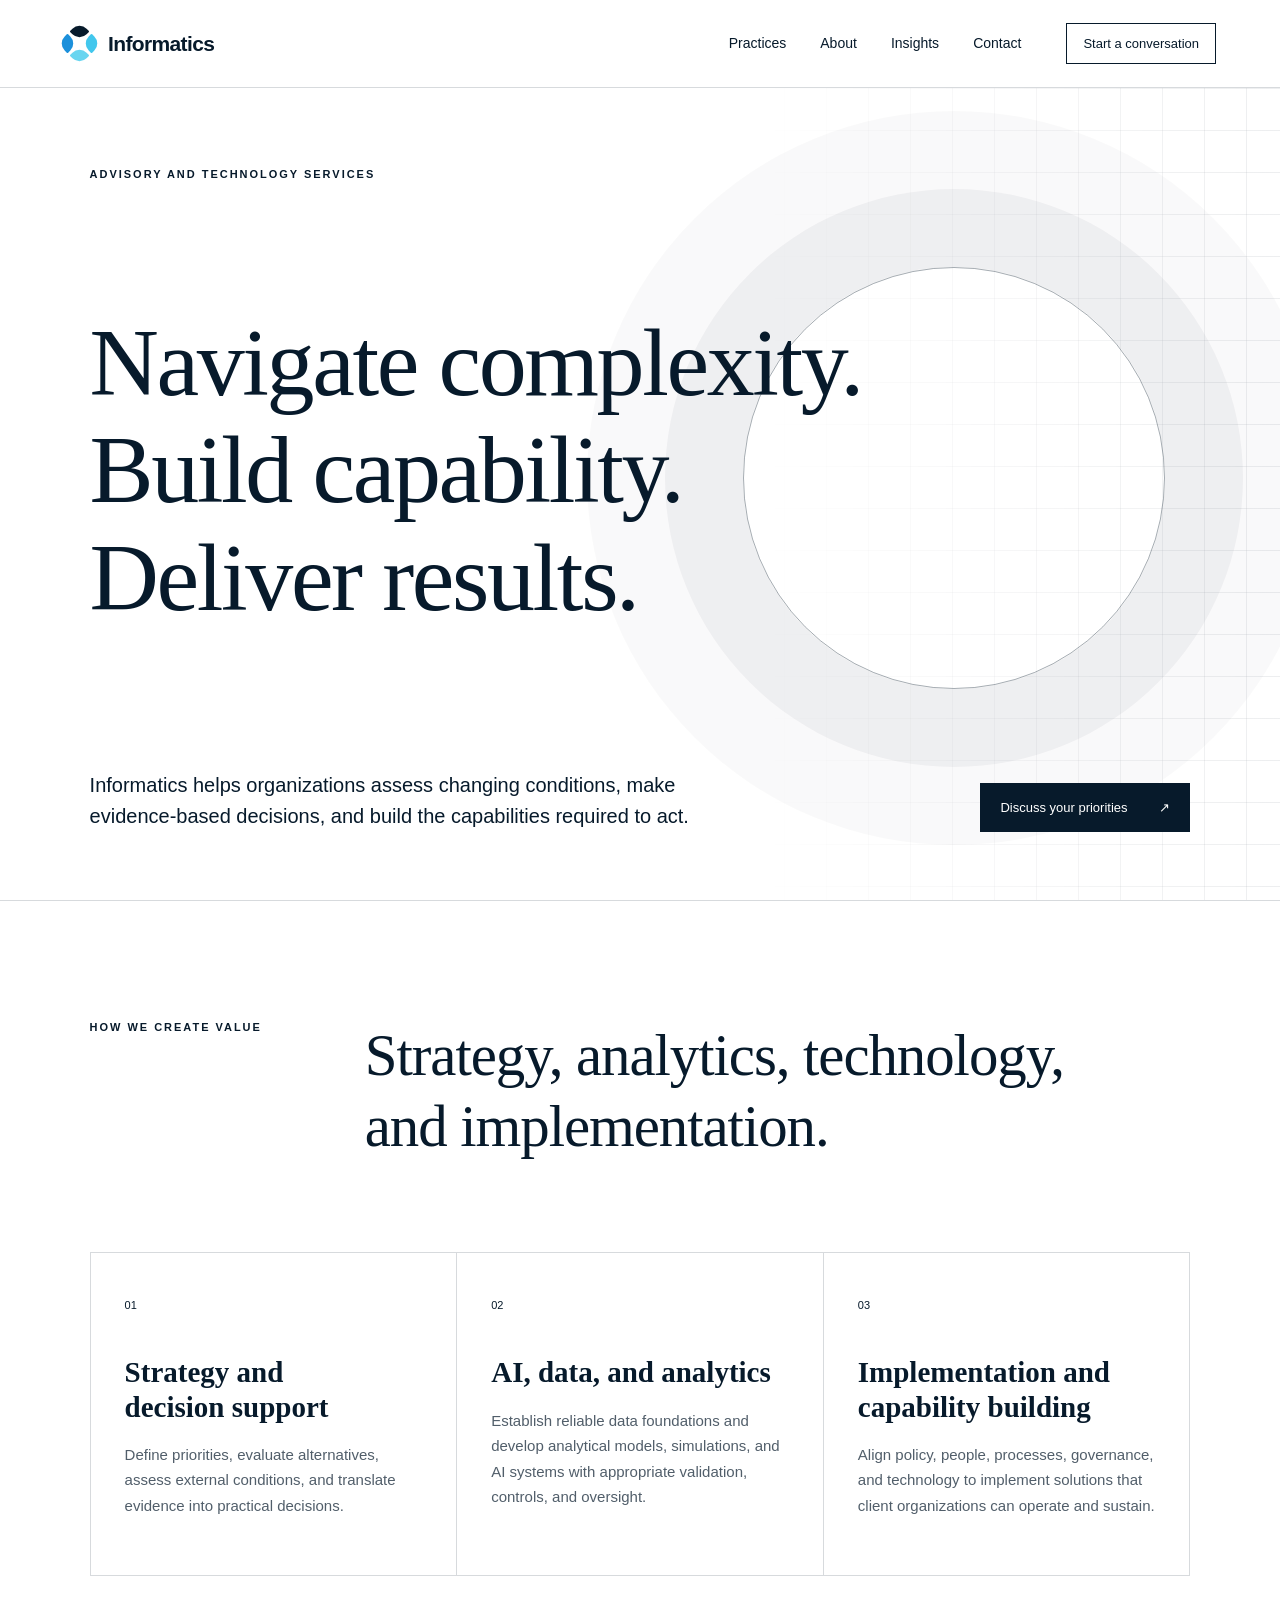
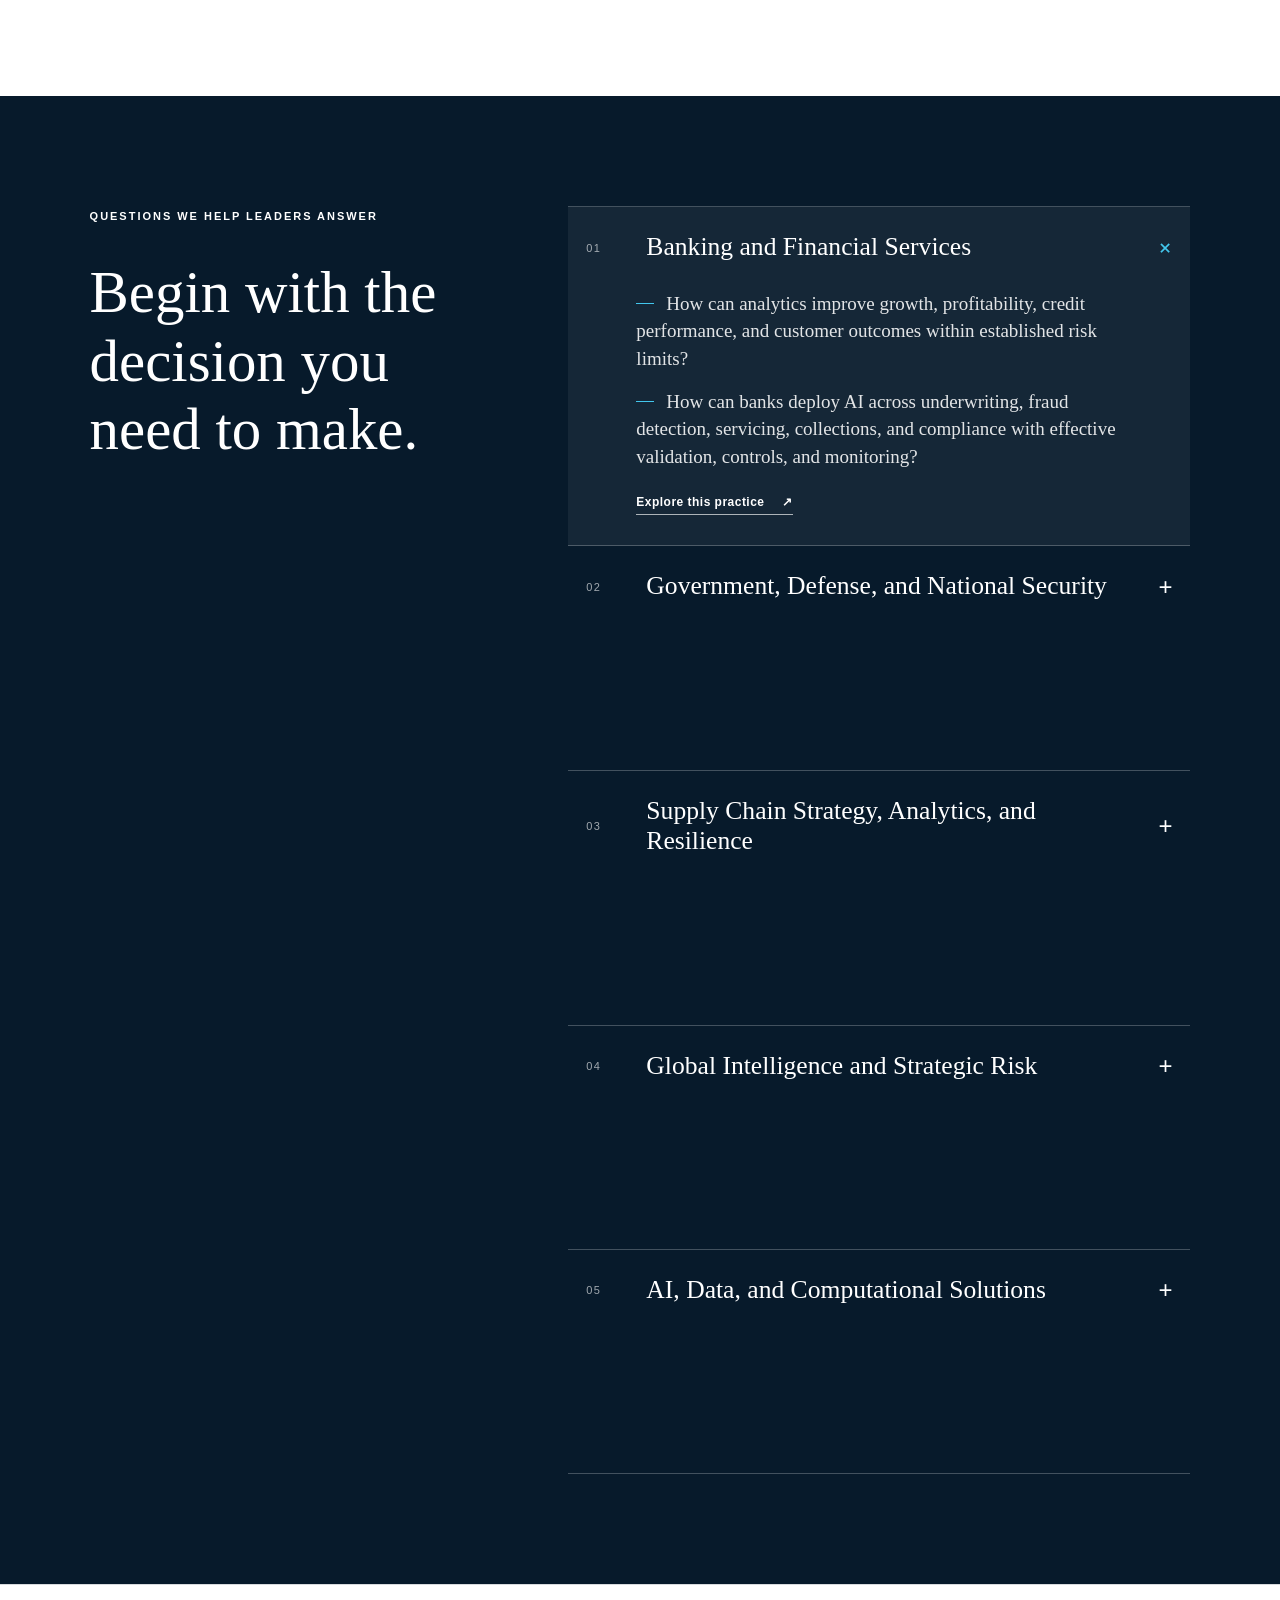
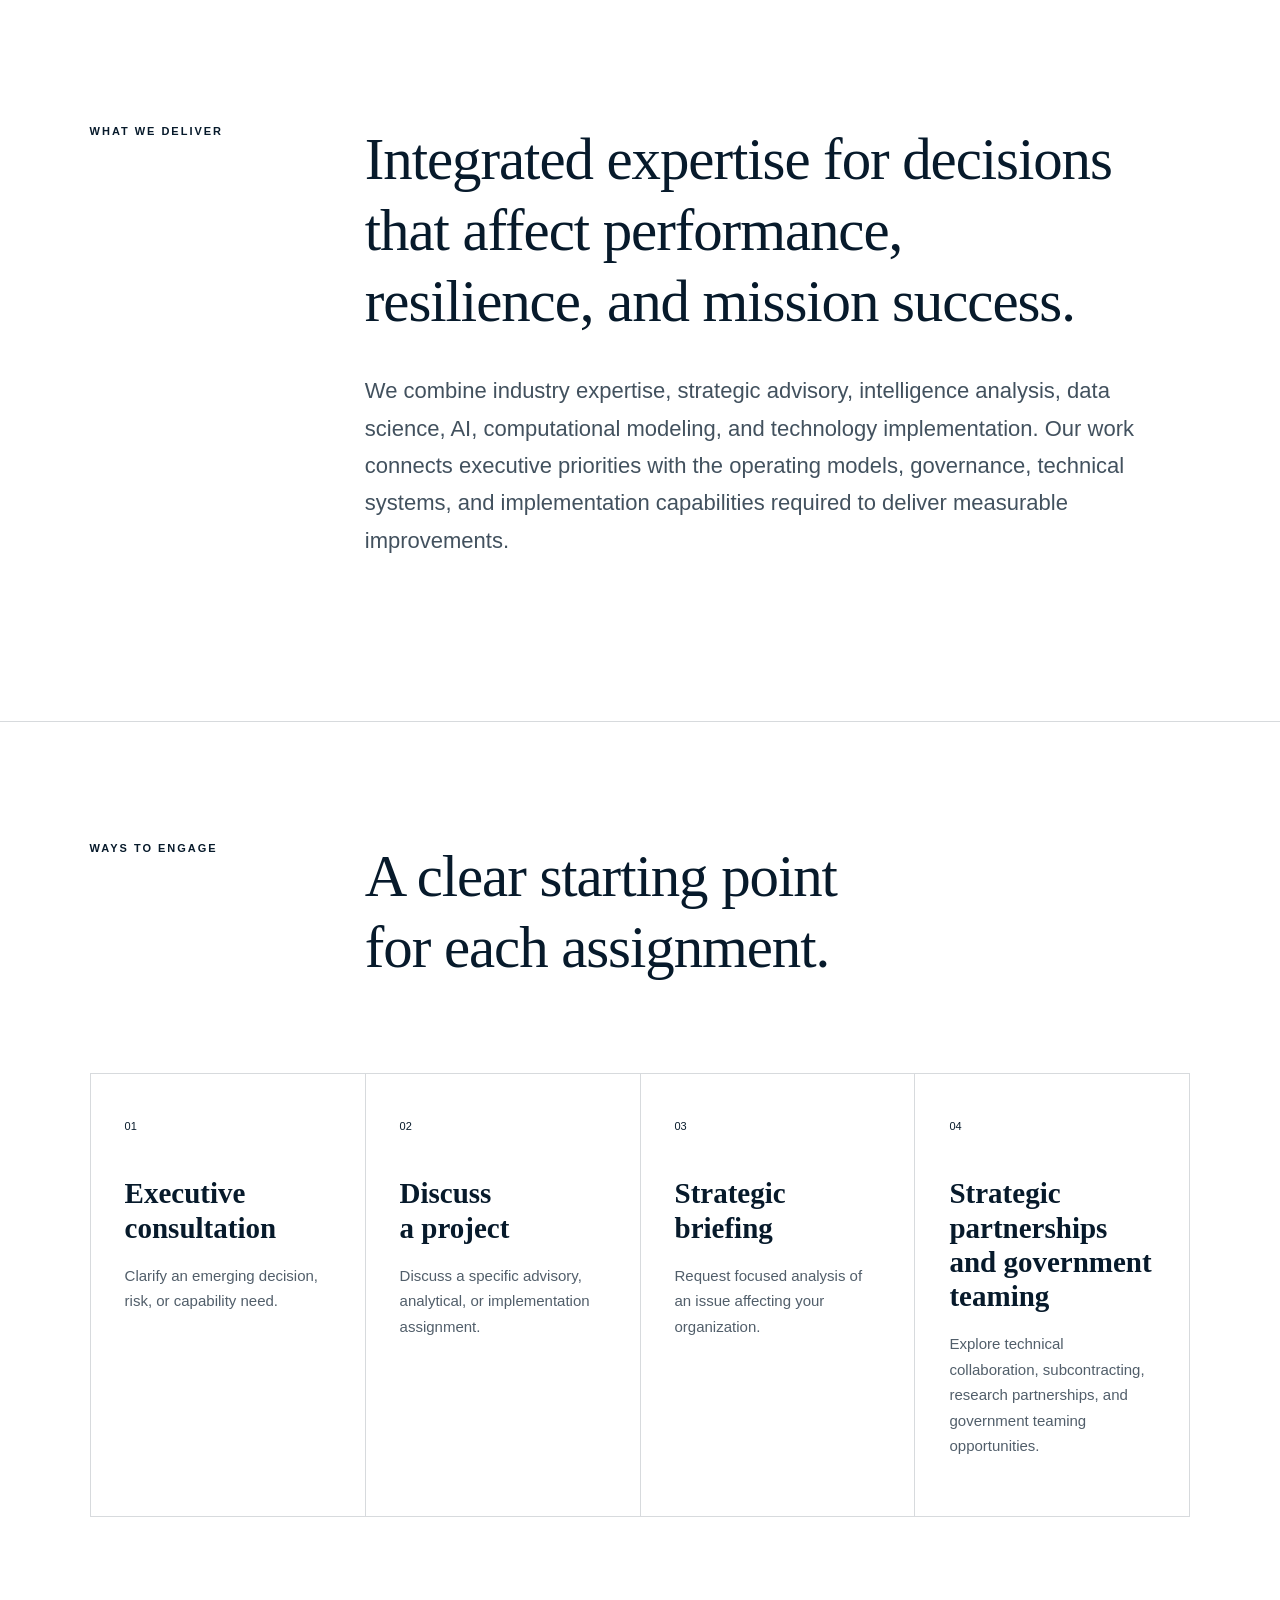
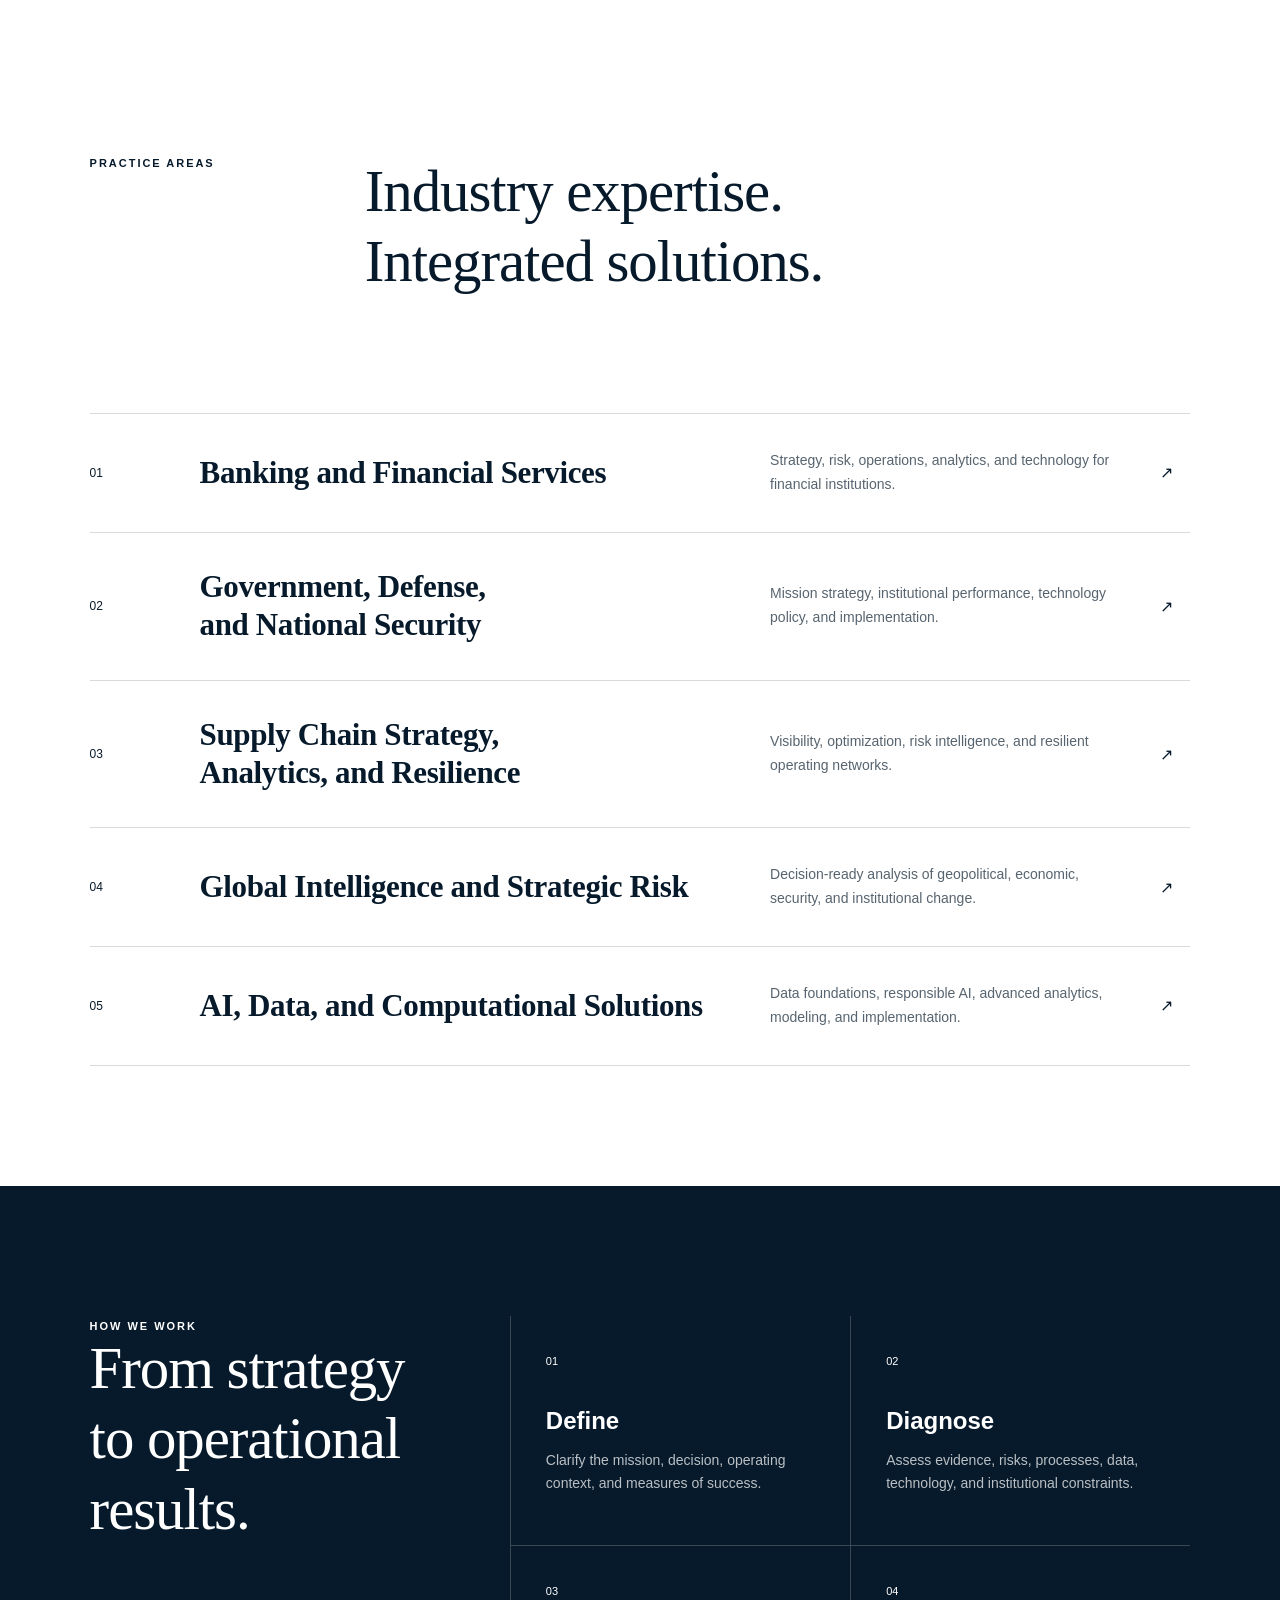
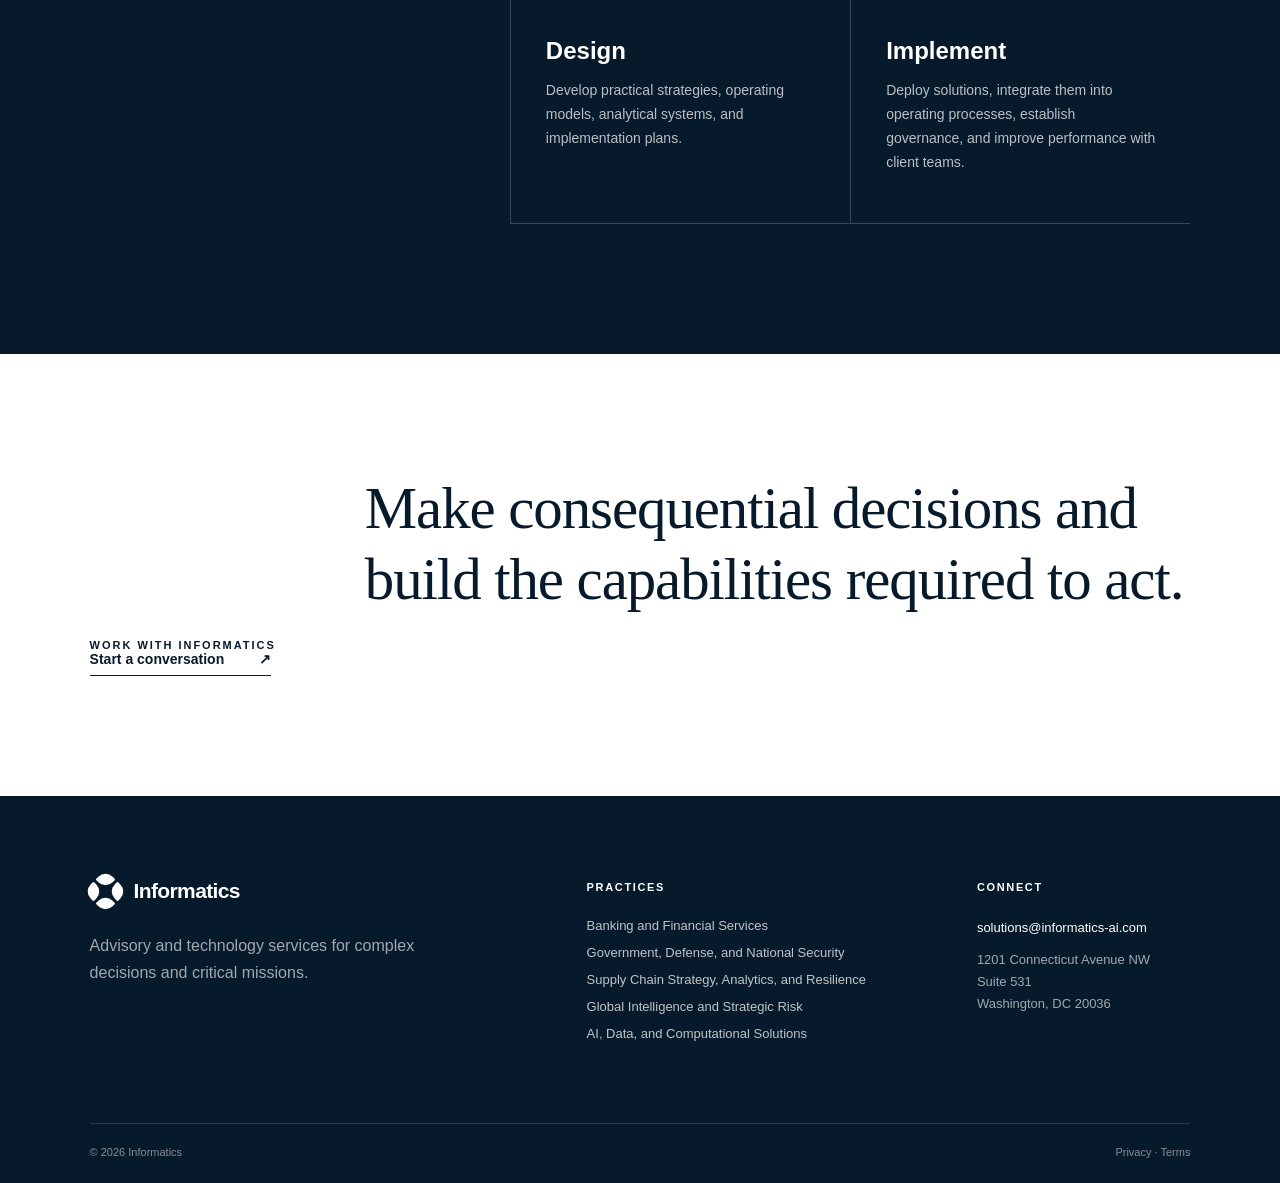
==== commit 8e0fc562: "Apply American corporate editorial standards" ====
--- a/index.html
+++ b/index.html
@@ -45,9 +45,7 @@
         </h1>
         <div class="hero-bottom">
           <p>
-            Informatics helps organizations understand changing conditions,
-            make evidence-based decisions, and build the systems required to
-            execute them.
+            Informatics helps organizations assess changing conditions, make evidence-based decisions, and build the capabilities required to act.
           </p>
           <a class="button" href="contact.html"
             >Discuss your priorities <span aria-hidden="true">↗</span></a
@@ -57,23 +55,23 @@
       <section class="service-families">
         <div class="section-intro compact">
           <span class="section-label">How we create value</span>
-          <h2>Strategy, analytical systems, and implementation.</h2>
+          <h2>Strategy, analytics, technology, and implementation.</h2>
         </div>
         <div class="three-card-grid">
           <article>
             <span>01</span>
             <h3>Strategy and decision support</h3>
-            <p>Clarify priorities, assess alternatives, interpret external conditions, and use evidence to make clear, practical decisions.</p>
+            <p>Define priorities, evaluate alternatives, assess external conditions, and translate evidence into practical decisions.</p>
           </article>
           <article>
             <span>02</span>
-            <h3>AI, data, and analytical systems</h3>
-            <p>Build reliable data foundations, analytical models, simulations, and AI systems with appropriate controls and oversight.</p>
+            <h3>AI, data, and analytics</h3>
+            <p>Establish reliable data foundations and develop analytical models, simulations, and AI systems with appropriate validation, controls, and oversight.</p>
           </article>
           <article>
             <span>03</span>
             <h3>Implementation and capability building</h3>
-            <p>Connect policy, people, processes, governance, and technology to build systems and practices that organizations can sustain.</p>
+            <p>Align policy, people, processes, governance, and technology to implement solutions that client organizations can operate and sustain.</p>
           </article>
         </div>
       </section>
@@ -103,7 +101,7 @@
             </button>
             <div class="question-card-content">
               <p>How can agencies convert mission requirements and technology priorities into funded programs, deployable systems, and measurable operational outcomes?</p>
-              <p>How can defense and national-security organizations integrate emerging technologies into doctrine, force design, training, logistics, readiness, and operations?</p>
+              <p>How can defense and national security organizations integrate emerging technologies into doctrine, force design, training, logistics, readiness, and operations?</p>
               <a href="government-defense.html">Explore this practice <span aria-hidden="true">↗</span></a>
             </div>
           </article>
@@ -126,8 +124,8 @@
               <span class="question-card-icon" aria-hidden="true">+</span>
             </button>
             <div class="question-card-content">
-              <p>How should geopolitical, economic, regulatory, sanctions, and security developments change market-entry, investment, sourcing, and operating decisions?</p>
-              <p>How can organizations build a repeatable risk-monitoring system that connects external indicators to scenarios, exposure limits, escalation triggers, and executive action?</p>
+              <p>How should geopolitical, economic, regulatory, sanctions, and security developments change market entry, investment, sourcing, and operating decisions?</p>
+              <p>How can organizations build a repeatable risk monitoring system that connects external indicators to scenarios, exposure limits, escalation triggers, and executive action?</p>
               <a href="global-intelligence.html">Explore this practice <span aria-hidden="true">↗</span></a>
             </div>
           </article>
@@ -139,7 +137,7 @@
             </button>
             <div class="question-card-content">
               <p>Which AI, data, analytics, and automation use cases offer the strongest combination of business value, technical feasibility, implementation speed, and manageable risk?</p>
-              <p>What data architecture, model evaluation, security controls, workflow integration, monitoring, and operating ownership are required to move an AI solution into production?</p>
+              <p>What data architecture, model evaluation, security controls, workflow integration, monitoring, and accountable operational ownership are required to deploy an AI solution in production?</p>
               <a href="ai-data.html">Explore this practice <span aria-hidden="true">↗</span></a>
             </div>
           </article>
@@ -153,11 +151,7 @@
             resilience, and mission success.
           </h2>
           <p>
-            We combine industry knowledge, strategic advisory, intelligence
-            analysis, data science, artificial intelligence, computational
-            modeling, and technology implementation. Our work connects
-            leadership priorities with the systems, governance, and execution
-            required to translate priorities into sustained improvements.
+            We combine industry expertise, strategic advisory, intelligence analysis, data science, AI, computational modeling, and technology implementation. Our work connects executive priorities with the operating models, governance, technical systems, and implementation capabilities required to deliver measurable improvements.
           </p>
         </div>
       </section>
@@ -171,7 +165,7 @@
           <a href="mailto:solutions@informatics-ai.com?subject=Executive%20consultation"><span>01</span><h3>Executive consultation</h3><p>Clarify an emerging decision, risk, or capability need.</p></a>
           <a href="mailto:solutions@informatics-ai.com?subject=Discuss%20a%20project"><span>02</span><h3>Discuss a project</h3><p>Discuss a specific advisory, analytical, or implementation assignment.</p></a>
           <a href="mailto:solutions@informatics-ai.com?subject=Strategic%20briefing"><span>03</span><h3>Strategic briefing</h3><p>Request focused analysis of an issue affecting your organization.</p></a>
-          <a href="mailto:solutions@informatics-ai.com?subject=Partnership%20or%20teaming"><span>04</span><h3>Partnership and government teaming</h3><p>Explore specialist collaboration, subcontracting, or research partnerships.</p></a>
+          <a href="mailto:solutions@informatics-ai.com?subject=Partnership%20or%20teaming"><span>04</span><h3>Strategic partnerships and government teaming</h3><p>Explore technical collaboration, subcontracting, research partnerships, and government teaming opportunities.</p></a>
         </div>
       </section>
       <section class="practice-section" id="practices">
@@ -230,7 +224,7 @@
       <section class="method">
         <div>
           <span class="section-label light">How we work</span>
-          <h2>From strategy<br />to sustained performance.</h2>
+          <h2>From strategy to operational results.</h2>
         </div>
         <div class="method-steps">
           <article>
@@ -261,8 +255,7 @@
             <span>04</span>
             <h3>Implement</h3>
             <p>
-              Build, integrate, govern, and improve capabilities with client
-              teams.
+              Deploy solutions, integrate them into operating processes, establish governance, and improve performance with client teams.
             </p>
           </article>
         </div>
@@ -270,7 +263,7 @@
       <section class="cta-band">
         <span class="section-label">Work with Informatics</span>
         <h2>
-          Make consequential decisions and build the capabilities to execute them.
+          Make consequential decisions and build the capabilities required to act.
         </h2>
         <a class="text-link" href="contact.html"
           >Start a conversation <span aria-hidden="true">↗</span></a
--- a/informatics-v4.css
+++ b/informatics-v4.css
@@ -1106,3 +1106,61 @@
   .page-hero h1,
   .page-hero.simple h1 { font-size: 40px; line-height: 1.2; letter-spacing: -0.015em; }
 }
+
+
+/* Interactive practice questions */
+.question-cards { border-top: 1px solid rgba(255, 255, 255, 0.24); }
+.question-card { border-bottom: 1px solid rgba(255, 255, 255, 0.24); transition: background 0.25s ease; }
+.question-card:hover,
+.question-card:focus-within,
+.question-card.is-active { background: rgba(255, 255, 255, 0.055); }
+.question-card-toggle {
+  width: 100%; display: grid; grid-template-columns: 42px 1fr 28px; gap: 18px;
+  align-items: center; padding: 25px 18px; border: 0; background: transparent;
+  color: white; font: inherit; text-align: left; cursor: pointer;
+}
+.question-card-toggle > span:nth-child(2) {
+  font-family: var(--font-editorial), Georgia, serif;
+  font-size: clamp(21px, 2vw, 29px); line-height: 1.2;
+}
+.question-card-toggle:focus-visible { outline: 2px solid var(--cyan); outline-offset: -2px; }
+.question-card-number { font-size: 11px; letter-spacing: 0.12em; color: rgba(255, 255, 255, 0.62); }
+.question-card-icon {
+  justify-self: end; font-size: 24px; line-height: 1;
+  transition: transform 0.25s ease, color 0.25s ease;
+}
+.question-card.is-active .question-card-icon { color: var(--cyan); transform: rotate(45deg); }
+.question-card-content {
+  display: grid; grid-template-rows: 0fr; opacity: 0; padding: 0 68px;
+  overflow: hidden; transition: grid-template-rows 0.3s ease, opacity 0.25s ease, padding 0.3s ease;
+}
+.question-card-content > * { min-height: 0; }
+.question-card.is-active .question-card-content {
+  grid-template-rows: 1fr; opacity: 1; padding: 2px 68px 30px;
+}
+.question-card-content p {
+  font-family: var(--font-editorial), Georgia, serif; font-size: 19px;
+  line-height: 1.45; margin: 0 0 15px; color: rgba(255, 255, 255, 0.88);
+}
+.question-card-content p::before {
+  content: ""; display: inline-block; width: 18px; height: 1px;
+  margin: 0 12px 6px 0; background: var(--cyan);
+}
+.question-card-content a {
+  display: inline-flex; gap: 18px; width: max-content; margin-top: 10px;
+  padding-bottom: 5px; border-bottom: 1px solid rgba(255, 255, 255, 0.65);
+  font-size: 12px; font-weight: 650; letter-spacing: 0.04em;
+}
+@media (max-width: 900px) { .decision-questions { gap: 45px; } }
+@media (max-width: 560px) {
+  .decision-questions { padding-top: 78px; padding-bottom: 78px; }
+  .question-card-toggle { grid-template-columns: 28px 1fr 22px; gap: 11px; padding: 22px 8px; }
+  .question-card-toggle > span:nth-child(2) { font-size: 21px; }
+  .question-card-content,
+  .question-card.is-active .question-card-content { padding-left: 47px; padding-right: 8px; }
+  .question-card.is-active .question-card-content { padding-bottom: 26px; }
+  .question-card-content p { font-size: 17px; }
+}
+@media (prefers-reduced-motion: reduce) {
+  .question-card, .question-card-icon, .question-card-content { transition: none; }
+}
